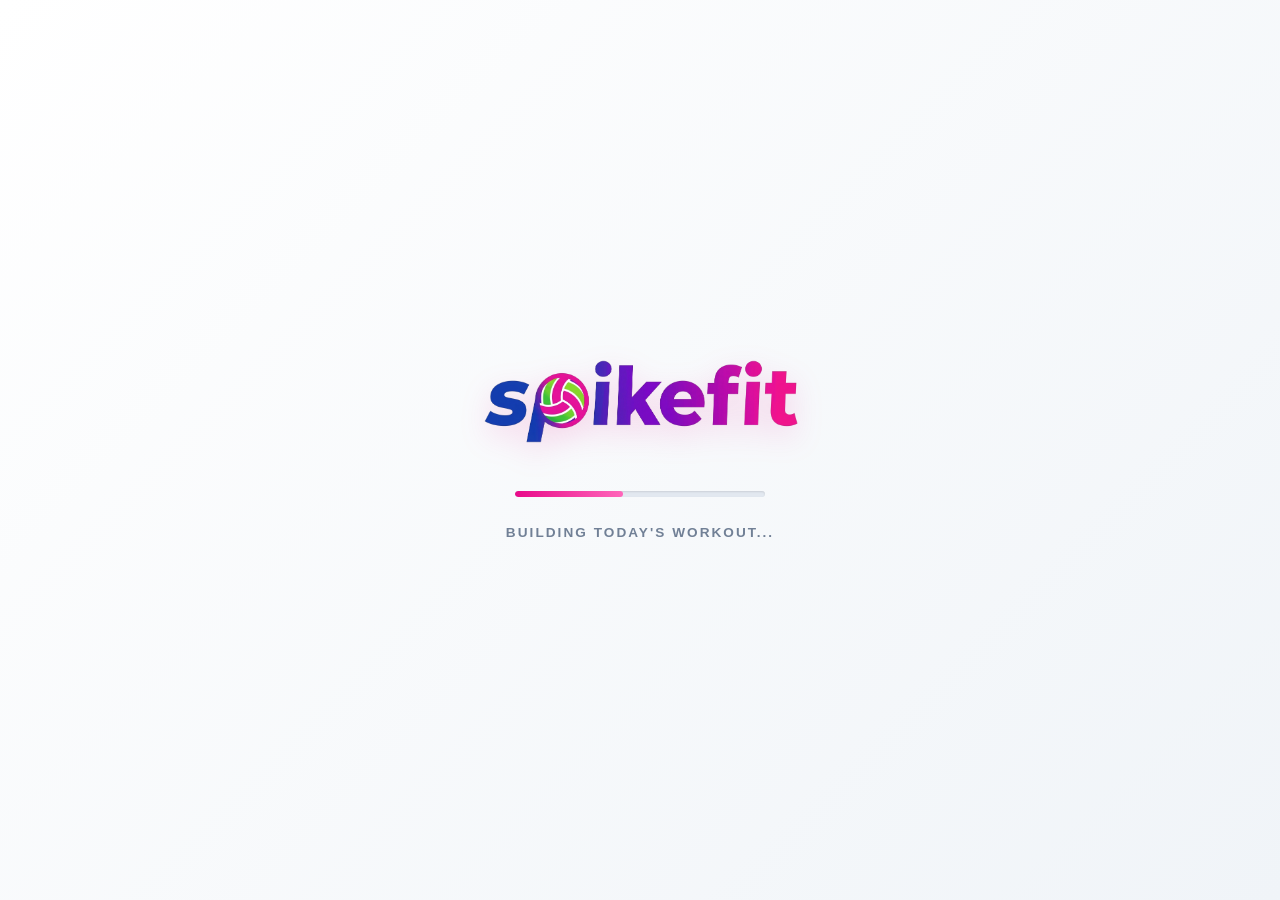
==== index.html @ 08a32413 "Add files via upload" ====
<!DOCTYPE html>
<html lang="en">
<head>
  <meta charset="UTF-8">
  <meta name="viewport" content="width=device-width, initial-scale=1.0, maximum-scale=1.0, user-scalable=no">
  <title>SpikeFit: 30-Min Workouts</title>
  <link rel="icon" type="image/png" href="favicon.png">
  <link rel="apple-touch-icon" href="favicon.png">
  <link rel="stylesheet" href="/fonts/fonts.css">
  
  <!-- Modular CSS Architecture -->
  <link rel="stylesheet" href="/css/base.css">
  <link rel="stylesheet" href="/css/layout.css">
  <link rel="stylesheet" href="/css/components/nav.css">
  <link rel="stylesheet" href="/css/components/buttons.css">
  <link rel="stylesheet" href="/css/components/forms.css">
  <link rel="stylesheet" href="/css/components/cards.css">
  <link rel="stylesheet" href="/css/components/modals.css">
  <link rel="stylesheet" href="/css/components/calendar.css">
  <link rel="stylesheet" href="/css/components/splash.css">
</head>
<body>

    <!-- Splash Screen -->
    <div id="splash-screen">
        <img src="logo.png" alt="SpikeFit Logo" class="splash-logo" onerror="this.onerror=null; this.src='https://raw.githubusercontent.com/jfrappier/spikefit/refs/heads/main/logo.png'">
        <div class="splash-loader-container">
            <div id="splash-progress" class="splash-loader-bar"></div>
        </div>
        <div id="splash-text" class="splash-text">Loading Local Data...</div>
    </div>

    <div id="wrapper">
        <header id="header">
            <h1><img src="logo.png" alt="SpikeFit" class="header-logo" onerror="this.onerror=null; this.src='https://raw.githubusercontent.com/jfrappier/spikefit/refs/heads/main/logo.png'"></h1>
            <p id="current-workout-title">30-Min Power Program</p>
            
            <div class="nav" id="main-nav">
                <button class="active" onclick="switchTab('daily')">
                    <svg viewBox="0 0 24 24" fill="none" stroke="currentColor" stroke-linecap="round" stroke-linejoin="round"><path d="m3 9 9-7 9 7v11a2 2 0 0 1-2 2H5a2 2 0 0 1-2-2z"></path><polyline points="9 22 9 12 15 12 15 22"></polyline></svg>
                    <span>Today</span>
                </button>
                <button onclick="switchTab('schedule')">
                    <svg viewBox="0 0 24 24" fill="none" stroke="currentColor" stroke-linecap="round" stroke-linejoin="round"><line x1="8" y1="6" x2="21" y2="6"></line><line x1="8" y1="12" x2="21" y2="12"></line><line x1="8" y1="18" x2="21" y2="18"></line><line x1="3" y1="6" x2="3.01" y2="6"></line><line x1="3" y1="12" x2="3.01" y2="12"></line><line x1="3" y1="18" x2="3.01" y2="18"></line></svg>
                    <span>Schedule</span>
                </button>
                <button onclick="switchTab('history')">
                    <svg viewBox="0 0 24 24" fill="none" stroke="currentColor" stroke-linecap="round" stroke-linejoin="round"><rect x="3" y="4" width="18" height="18" rx="2" ry="2"></rect><line x1="16" y1="2" x2="16" y2="6"></line><line x1="8" y1="2" x2="8" y2="6"></line><line x1="3" y1="10" x2="21" y2="10"></line></svg>
                    <span>Calendar</span>
                </button>
                <button onclick="openPrivacyModal()">
                    <svg viewBox="0 0 24 24" fill="none" stroke="currentColor" stroke-linecap="round" stroke-linejoin="round"><path d="M12 22s8-4 8-10V5l-8-3-8 3v7c0 6 8 10 8 10z"></path></svg>
                    <span>Privacy</span>
                </button>
            </div>
        </header>

        <main id="main">
            <div id="daily" class="container active">
                <div id="workout-controls" style="margin-bottom: 1.5em; text-align: center;">
                    <button id="btn-start-workout" class="btn-reset btn-start" onclick="startWorkout()">Start Workout</button>
                </div>
                
                <div class="progress-container" id="progress-container">
                    <div class="progress-bar" id="progress-bar"></div>
                </div>

                <div id="workout-content">
                    </div>
                <button class="btn-reset btn-complete" onclick="markWorkoutComplete()">Mark Workout Complete</button>
                <button class="btn-reset" style="margin-top: 0; color: var(--text-muted);" onclick="resetDay()">Reset Today's Progress</button>
            </div>

            <div id="schedule" class="container">
                <h2 style="font-size: 1.5em; border:none; margin-bottom: 0.5em; color: var(--text-main);">Rotating Schedule</h2>
                <p style="margin-bottom: 2em; color: var(--text-muted);">Select a day below to set it as your current active workout.</p>
                
                <div class="level-toggle">
                    <button id="btn-level-beginner" class="active" onclick="setLevel('beginner')">Beginner</button>
                    <button id="btn-level-intermediate" onclick="setLevel('intermediate')">Intermediate</button>
                    <button id="btn-level-advanced" onclick="setLevel('advanced')">Advanced</button>
                </div>

                <div id="schedule-content" style="display: grid; gap: 1em;">
                    </div>
            </div>

            <div id="history" class="container">
                <h2 style="font-size: 1.5em; border:none; margin-bottom: 0.5em; color: var(--text-main);">Workout History</h2>
                <p style="margin-bottom: 2em; color: var(--text-muted);">Track your completed workouts.</p>
                <div class="month-header">
                    <button onclick="changeMonth(-1)" id="btn-prev-month">&lt; Prev</button>
                    <h3 id="month-year-display" style="margin:0; border:none; padding:0; letter-spacing: 0.1em; text-transform: uppercase;"></h3>
                    <button onclick="changeMonth(1)" id="btn-next-month">Next &gt;</button>
                </div>
                <div class="month-grid" id="month-grid-content">
                    </div>
            </div>

            <!-- Global Footer inside Main Panel -->
            <footer id="site-footer">
                <div class="footer-links">
                    <a href="#" onclick="event.preventDefault(); openPrivacyModal();">Data Privacy</a>
                    <span class="separator">|</span>
                    <a href="#" onclick="event.preventDefault(); openDisclaimerModal();">Terms & Disclaimer</a>
                </div>
            </footer>
        </main>
    </div>

    <!-- Modals -->
    <div id="badge-modal" class="modal-overlay">
        <div class="modal-content">
            <svg class="badge-svg" viewBox="0 0 100 100" xmlns="http://www.w3.org/2000/svg">
                <circle cx="50" cy="50" r="45" fill="#e80a89" />
                <path d="M30 45 L45 60 L75 30" stroke="white" stroke-width="8" fill="none" stroke-linecap="round" stroke-linejoin="round"/>
                <text x="50" y="82" font-family="'Source Sans 3', sans-serif" font-size="12" fill="white" font-weight="700" letter-spacing="1" text-anchor="middle">SPIKEFIT</text>
            </svg>
            <h2>Workout Complete!</h2>
            <p style="margin-bottom: 1.5em; color: var(--text-muted);">Great job crushing today's session.</p>
            
            <div class="badge-details">
                <p id="badge-date-text"></p>
                <p id="badge-time-text"></p>
            </div>

            <button id="btn-share-badge" class="btn-reset btn-share" onclick="shareBadge()">Share Workout</button>
            <button class="btn-reset btn-close-modal" onclick="closeBadgeModal()">Close</button>
        </div>
    </div>

    <div id="disclaimer-modal" class="modal-overlay">
        <div class="modal-content">
            <h2>Medical Disclaimer & Terms of Use</h2>
            <p class="scroll-note">Please scroll to the bottom to read and agree.</p>
            <div class="disclaimer-text-scroll">
                <p class="strong-disclaimer">Please read carefully before proceeding.</p>
                <p>The exercises, workouts, and information provided on this page are for <strong>educational and example purposes only</strong>. They are not intended as a substitute for professional medical advice, diagnosis, or treatment.</p>
                <p><strong>Always consult with a qualified healthcare provider or physician</strong> before beginning any new exercise program or fitness regimen. You should be in good physical condition and be able to participate safely in the exercises.</p>
                <p>By using this application, you understand and agree that there is an inherent risk of injury associated with participating in any physical activity. You assume all risks and voluntarily choose to participate at your own free will.</p>
                <p>The creator(s), host(s), and authors of this page explicitly disclaim any liability, loss, or risk, personal or otherwise, which is incurred as a consequence, directly or indirectly, of the use and application of any of the contents herein. <strong>You agree to indemnify and hold harmless the creator(s) from any and all claims, demands, or causes of action arising out of your use of this site.</strong></p>
            </div>
            <button class="btn-agree" onclick="acceptDisclaimer()">I Understand and Agree</button>
        </div>
    </div>

    <div id="privacy-modal" class="modal-overlay">
        <div class="modal-content" style="max-width: 600px; text-align: left;">
            <h2 style="text-align: center; color: var(--accent); margin-bottom: 1em; font-size: 1.5em;">Data Privacy Policy</h2>
            <p style="font-size: 0.9em; margin-bottom: 1em; color: var(--text-main); line-height: 1.6;"><strong>1. Local Storage Only:</strong> SpikeFit operates entirely within your web browser. All workout data, completion dates, and preferences are stored exclusively in your device's Local Storage. The author does not collect, transmit, track, or store any of your personal information, health data, or location data.</p>
            <p style="font-size: 0.9em; margin-bottom: 1em; color: var(--text-main); line-height: 1.6;"><strong>2. Third-Party Hosting:</strong> This application is hosted via GitHub Pages and Cloudflare. While the application itself does not track you, GitHub and Cloudflare may collect standard web server logs (including IP addresses, browser types, and referring pages) as part of their standard hosting infrastructure. Please review <a href="https://docs.github.com/en/site-policy/privacy-policies/github-general-privacy-statement" target="_blank" style="color:var(--accent);">GitHub</a> and <a href="https://www.cloudflare.com/privacypolicy/" target="_blank" style="color:var(--accent);">Cloudflare's</a> privacy policy for more details.</p>
            <p style="font-size: 0.9em; margin-bottom: 1em; color: var(--text-main); line-height: 1.6;"><strong>3. GDPR, CCPA, & Compliance:</strong> Because we do not collect, process, sell, or control your personal data or Personally Identifiable Information (PII), we inherently align with data minimization principles. You retain 100% control over your data. To permanently delete all your data, simply clear your browser's local storage or cache.</p>
            <button class="btn-reset btn-close-modal" style="margin-top: 1.5em;" onclick="closePrivacyModal()">Close Privacy Policy</button>
        </div>
    </div>

    <!-- Toast Notification -->
    <div id="app-toast" class="toast-container">
        <div class="toast-icon" id="toast-icon">🥤</div>
        <div class="toast-content">
            <div class="toast-title" id="toast-title">Time to Refuel!</div>
            <div class="toast-text" id="toast-text">Don't forget to grab a protein shake or a healthy snack for recovery.</div>
        </div>
        <button class="toast-close" onclick="closeToast()">&times;</button>
    </div>

    <script>
        // --- Workout Database ---
        const workouts = {
            'A': {
                name: 'Workout A: Vertical Power',
                blocks: [
                    {
                        title: 'Superset 1 (4 Rounds - Rest 60-90s)',
                        exercises: [
                            { id: 'a1', name: 'Seated Box Jumps', reps: '5 reps', notes: 'Explode up, jump down, land on two feet.', video: 'Seated Box Jumps' },
                            { id: 'a2', name: 'Pogo Jumps', reps: '15 seconds', notes: 'Max ankle stiffness.', video: 'Pogo Jumps exercise' }
                        ]
                    },
                    {
                        title: 'Superset 2 (3 Rounds - Rest 60s)',
                        exercises: [
                            { id: 'a3', name: 'DB Reverse Lunges', reps: '8 reps / leg', notes: 'Drive through front heel.', video: 'Dumbbell Reverse Lunges' },
                            { id: 'a4', name: 'Dead Bugs', reps: '10 reps / side', notes: 'Lower back glued to floor.', video: 'Dead Bug exercise' }
                        ]
                    }
                ]
            },
            'A2': {
                name: 'Workout A: Vertical Power (Intermediate)',
                blocks: [
                    {
                        title: 'Superset 1 (4 Rounds - Rest 60-90s)',
                        exercises: [
                            { id: 'a2-1', name: 'Seated Box Jumps', reps: '5 reps', notes: 'Explode up, jump down, land on two feet.', video: 'Seated Box Jumps' },
                            { id: 'a2-2', name: 'Pogo Jumps', reps: '20 seconds', notes: 'Max ankle stiffness and height.', video: 'Pogo Jumps exercise' },
                            { id: 'a2-3', name: 'Broad Jumps', reps: '5 reps', notes: 'Explode forward, stick the landing.', video: 'Broad Jumps' }
                        ]
                    },
                    {
                        title: 'Superset 2 (3 Rounds - Rest 60s)',
                        exercises: [
                            { id: 'a2-4', name: 'DB Reverse Lunges', reps: '10 reps / leg', notes: 'Drive through front heel.', video: 'Dumbbell Reverse Lunges' },
                            { id: 'a2-5', name: 'Dead Bugs', reps: '12 reps / side', notes: 'Lower back glued to floor.', video: 'Dead Bug exercise' },
                            { id: 'a2-6', name: 'DB Romanian Deadlifts', reps: '10 reps', notes: 'Hinge at the hips, slight knee bend.', video: 'Dumbbell RDL' }
                        ]
                    }
                ]
            },
            'B': {
                name: 'Workout B: Upper Body Armor',
                blocks: [
                    {
                        title: 'Superset 1 (4 Rounds - Rest 60-90s)',
                        exercises: [
                            { id: 'b1', name: 'DB Push Press', reps: '8 reps', notes: 'Slight knee dip to drive up.', video: 'Dumbbell Push Press' },
                            { id: 'b2', name: 'Pull-Ups or DB Rows', reps: '8-10 reps', notes: 'Squeeze back at the top.', video: 'Dumbbell Rows' }
                        ]
                    },
                    {
                        title: 'Superset 2 (3 Rounds - Rest 60s)',
                        exercises: [
                            { id: 'b3', name: 'DB Scaption (Y-Raises)', reps: '10 reps', notes: '45-deg angle, thumbs up.', video: 'Dumbbell Scaption' },
                            { id: 'b4', name: 'Weighted Russian Twists', reps: '15 reps / side', notes: 'Rotate torso, not just arms.', video: 'Weighted Russian Twists' }
                        ]
                    }
                ]
            },
            'B2': {
                name: 'Workout B: Upper Body Armor (Intermediate)',
                blocks: [
                    {
                        title: 'Superset 1 (4 Rounds - Rest 60-90s)',
                        exercises: [
                            { id: 'b2-1', name: 'DB Push Press', reps: '10 reps', notes: 'Slight knee dip to drive up.', video: 'Dumbbell Push Press' },
                            { id: 'b2-2', name: 'Pull-Ups or DB Rows', reps: '10-12 reps', notes: 'Squeeze back at the top.', video: 'Dumbbell Rows' },
                            { id: 'b2-3', name: 'Push-Ups', reps: 'Max Reps', notes: 'Strict form, stop 1 rep shy of failure.', video: 'Perfect Pushup' }
                        ]
                    },
                    {
                        title: 'Superset 2 (3 Rounds - Rest 60s)',
                        exercises: [
                            { id: 'b2-4', name: 'DB Scaption (Y-Raises)', reps: '12 reps', notes: '45-deg angle, thumbs up.', video: 'Dumbbell Scaption' },
                            { id: 'b2-5', name: 'Weighted Russian Twists', reps: '20 reps / side', notes: 'Rotate torso, not just arms.', video: 'Weighted Russian Twists' },
                            { id: 'b2-6', name: 'Superman Holds', reps: '15 reps', notes: 'Squeeze glutes and back, hold 1s at top.', video: 'Superman Exercise' }
                        ]
                    }
                ]
            },
            'C': {
                name: 'Workout C: Defense Agility',
                blocks: [
                    {
                        title: 'Superset 1 (4 Rounds - Rest 60-90s)',
                        exercises: [
                            { id: 'c1', name: 'Single-Arm DB Snatches', reps: '6 reps / arm', notes: 'Power from the hips.', video: 'Single-Arm Dumbbell Snatch' },
                            { id: 'c2', name: 'Lateral Lunges', reps: '8 reps / leg', notes: 'Push hips back.', video: 'Lateral Lunges' }
                        ]
                    },
                    {
                        title: 'Superset 2 (3 Rounds - Rest 60s)',
                        exercises: [
                            { id: 'c3', name: 'Push-Up to Renegade Row', reps: '8 reps / arm', notes: 'Keep hips square to floor.', video: 'Push-Up to Renegade Row' },
                            { id: 'c4', name: 'Plank w/ Shoulder Taps', reps: '40 seconds', notes: 'Anti-rotation core hold.', video: 'Plank with Shoulder Taps' }
                        ]
                    }
                ],
            },
            'C2': {
                name: 'Workout C: Defense Agility (Intermediate)',
                blocks: [
                    {
                        title: 'Superset 1 (4 Rounds - Rest 60-90s)',
                        exercises: [
                            { id: 'c2-1', name: 'Single-Arm DB Snatches', reps: '8 reps / arm', notes: 'Power from the hips.', video: 'Single-Arm Dumbbell Snatch' },
                            { id: 'c2-2', name: 'Lateral Lunges', reps: '10 reps / leg', notes: 'Push hips back.', video: 'Lateral Lunges' },
                            { id: 'c2-3', name: 'Skater Jumps', reps: '10 reps / side', notes: 'Explosive lateral push off outside leg.', video: 'Skater Jumps' }
                        ]
                    },
                    {
                        title: 'Superset 2 (3 Rounds - Rest 60s)',
                        exercises: [
                            { id: 'c2-4', name: 'Push-Up to Renegade Row', reps: '8 reps / arm', notes: 'Keep hips square to floor.', video: 'Push-Up to Renegade Row' },
                            { id: 'c2-5', name: 'Plank w/ Shoulder Taps', reps: '45 seconds', notes: 'Anti-rotation core hold.', video: 'Plank with Shoulder Taps' },
                            { id: 'c2-6', name: 'Mountain Climbers', reps: '30 seconds', notes: 'Fast pace, keep hips level.', video: 'Mountain Climbers' }
                        ]
                    }
                ],
            },
            'D': {
                name: 'Workout D: Core & Swing Mechanics',
                blocks: [
                    {
                        title: 'Volleyball Core (3 Rounds - Rest 45s)',
                        exercises: [
                            { id: 'd1', name: 'Hollow Body Hold', reps: '30 seconds', notes: 'Mimics pre-swing mid-air tension. Press lower back into floor.', video: 'Hollow Body Hold' },
                            { id: 'd2', name: 'Seated Rotational Twists', reps: '15 reps / side', notes: 'Focus on torso rotation to simulate arm swing torque.', video: 'Russian Twists' },
                            { id: 'd3', name: 'Bird-Dog', reps: '10 reps / side', notes: 'Slow and controlled. Builds back and core stability.', video: 'Bird Dog Exercise' }
                        ]
                    },
                    {
                        title: 'Swing Mechanics (Focus on Form - Rest as needed)',
                        exercises: [
                            { id: 'd4', name: 'Half-Kneeling Swings (Left Knee Up)', reps: '20 reps', notes: 'Left knee bent, right knee on floor. Focus on elbow draw and torque.', video: 'Swing Mechanics', url: 'https://www.youtube.com/watch?v=X2TLr7aLors' },
                            { id: 'd5', name: 'Half-Kneeling Swings (Right Knee Up)', reps: '20 reps', notes: 'Right knee bent, left knee on floor. Maintain high elbow.', video: 'Swing Mechanics', url: 'https://www.youtube.com/watch?v=X2TLr7aLors' },
                            { id: 'd6', name: 'Tall Kneeling Swings', reps: '20 reps', notes: 'Both knees on floor. Engage core to snap through the swing.', video: 'Swing Mechanics', url: 'https://www.youtube.com/watch?v=X2TLr7aLors' }
                        ]
                    }
                ]
            },
            'D2': {
                name: 'Workout D: Core & Swing Mechanics (Intermediate)',
                blocks: [
                    {
                        title: 'Volleyball Core (3 Rounds - Rest 45s)',
                        exercises: [
                            { id: 'd2-1', name: 'Hollow Body Hold', reps: '45 seconds', notes: 'Mimics pre-swing mid-air tension. Press lower back into floor.', video: 'Hollow Body Hold' },
                            { id: 'd2-2', name: 'Seated Rotational Twists', reps: '20 reps / side', notes: 'Focus on torso rotation to simulate arm swing torque.', video: 'Russian Twists' },
                            { id: 'd2-3', name: 'Bird-Dog', reps: '12 reps / side', notes: 'Slow and controlled. Builds back and core stability.', video: 'Bird Dog Exercise' },
                            { id: 'd2-4', name: 'Side Plank', reps: '30 seconds / side', notes: 'Keep body in a straight line, push floor away.', video: 'Side Plank' }
                        ]
                    },
                    {
                        title: 'Swing Mechanics (Focus on Form - Rest as needed)',
                        exercises: [
                            { id: 'd2-5', name: 'Half-Kneeling Swings (Left Knee Up)', reps: '25 reps', notes: 'Left knee bent, right knee on floor. Focus on elbow draw and torque.', video: 'Swing Mechanics', url: 'https://www.youtube.com/watch?v=X2TLr7aLors' },
                            { id: 'd2-6', name: 'Half-Kneeling Swings (Right Knee Up)', reps: '25 reps', notes: 'Right knee bent, left knee on floor. Maintain high elbow.', video: 'Swing Mechanics', url: 'https://www.youtube.com/watch?v=X2TLr7aLors' },
                            { id: 'd2-7', name: 'Tall Kneeling Swings', reps: '25 reps', notes: 'Both knees on floor. Engage core to snap through the swing.', video: 'Swing Mechanics', url: 'https://www.youtube.com/watch?v=X2TLr7aLors' },
                            { id: 'd2-8', name: 'Standing Arm Swings', reps: '20 reps', notes: 'Full standing swing mechanics, focus on quick torque.', video: 'Volleyball Arm Swing Mechanics' },
                            { id: 'd2-9', name: 'Approach Jumps w/ 2-Foot Landing', reps: '10 reps', notes: 'Full approach jump. Prioritize landing softly on BOTH feet simultaneously to absorb impact.', video: 'Volleyball 2-Foot Landing', url: 'https://www.tiktok.com/@elevateyourselfofficial/video/7112060380637056299' }
                        ]
                    }
                ]
            },
            'A3': {
                name: 'Workout A: Vertical Power (Advanced)',
                blocks: [
                    {
                        title: 'Superset 1 (4 Rounds - Rest 60-90s)',
                        exercises: [
                            { id: 'a3-1', name: 'Seated Box Jumps', reps: '6 reps', notes: 'Explode up, jump down, land on two feet.', video: 'Seated Box Jumps' },
                            { id: 'a3-2', name: 'Pogo Jumps', reps: '30 seconds', notes: 'Max ankle stiffness and height.', video: 'Pogo Jumps exercise' },
                            { id: 'a3-3', name: 'Broad Jumps', reps: '6 reps', notes: 'Explode forward, stick the landing.', video: 'Broad Jumps' }
                        ]
                    },
                    {
                        title: 'Superset 2 (3 Rounds - Rest 60s)',
                        exercises: [
                            { id: 'a3-4', name: 'DB Reverse Lunges', reps: '12 reps / leg', notes: 'Drive through front heel.', video: 'Dumbbell Reverse Lunges' },
                            { id: 'a3-5', name: 'Dead Bugs', reps: '15 reps / side', notes: 'Lower back glued to floor.', video: 'Dead Bug exercise' },
                            { id: 'a3-6', name: 'DB Romanian Deadlifts', reps: '12 reps', notes: 'Hinge at the hips, slight knee bend.', video: 'Dumbbell RDL' }
                        ]
                    },
                    {
                        title: 'Superset 3 (3 Rounds - Rest 60s)',
                        exercises: [
                            { id: 'a3-7', name: 'Bulgarian Split Squats', reps: '8 reps / leg', notes: 'Keep chest up, drop back knee down.', video: 'Bulgarian Split Squat' },
                            { id: 'a3-8', name: 'Depth Drops', reps: '5 reps', notes: 'Step off low box, stick landing instantly.', video: 'Depth Drop' },
                            { id: 'a3-9', name: 'Calf Raises', reps: '20 reps', notes: 'Full extension, slow negative.', video: 'Standing Calf Raise' }
                        ]
                    }
                ]
            },
            'B3': {
                name: 'Workout B: Upper Body Armor (Advanced)',
                blocks: [
                    {
                        title: 'Superset 1 (4 Rounds - Rest 60-90s)',
                        exercises: [
                            { id: 'b3-1', name: 'DB Push Press', reps: '12 reps', notes: 'Slight knee dip to drive up.', video: 'Dumbbell Push Press' },
                            { id: 'b3-2', name: 'Pull-Ups or DB Rows', reps: '12-15 reps', notes: 'Squeeze back at the top.', video: 'Dumbbell Rows' },
                            { id: 'b3-3', name: 'Push-Ups', reps: 'Max Reps', notes: 'Strict form, stop 1 rep shy of failure.', video: 'Perfect Pushup' }
                        ]
                    },
                    {
                        title: 'Superset 2 (3 Rounds - Rest 60s)',
                        exercises: [
                            { id: 'b3-4', name: 'DB Scaption (Y-Raises)', reps: '15 reps', notes: '45-deg angle, thumbs up.', video: 'Dumbbell Scaption' },
                            { id: 'b3-5', name: 'Weighted Russian Twists', reps: '25 reps / side', notes: 'Rotate torso, not just arms.', video: 'Weighted Russian Twists' },
                            { id: 'b3-6', name: 'Superman Holds', reps: '20 reps', notes: 'Squeeze glutes and back, hold 1s at top.', video: 'Superman Exercise' }
                        ]
                    },
                    {
                        title: 'Superset 3 (3 Rounds - Rest 60s)',
                        exercises: [
                            { id: 'b3-7', name: 'Pike Push-Ups', reps: '10 reps', notes: 'Hips high, focus on shoulders.', video: 'Pike Pushup' },
                            { id: 'b3-8', name: 'DB Lateral Raises', reps: '12 reps', notes: 'Slight bend in elbows, control down.', video: 'Dumbbell Lateral Raise' },
                            { id: 'b3-9', name: 'Plank to Down-Dog', reps: '10 reps', notes: 'Flow smoothly, stretch shoulders.', video: 'Plank to Downward Dog' }
                        ]
                    }
                ]
            },
            'C3': {
                name: 'Workout C: Defense Agility (Advanced)',
                blocks: [
                    {
                        title: 'Superset 1 (4 Rounds - Rest 60-90s)',
                        exercises: [
                            { id: 'c3-1', name: 'Single-Arm DB Snatches', reps: '8 reps / arm', notes: 'Power from the hips.', video: 'Single-Arm Dumbbell Snatch' },
                            { id: 'c3-2', name: 'Lateral Lunges', reps: '12 reps / leg', notes: 'Push hips back.', video: 'Lateral Lunges' },
                            { id: 'c3-3', name: 'Skater Jumps', reps: '12 reps / side', notes: 'Explosive lateral push off outside leg.', video: 'Skater Jumps' }
                        ]
                    },
                    {
                        title: 'Superset 2 (3 Rounds - Rest 60s)',
                        exercises: [
                            { id: 'c3-4', name: 'Push-Up to Renegade Row', reps: '10 reps / arm', notes: 'Keep hips square to floor.', video: 'Push-Up to Renegade Row' },
                            { id: 'c3-5', name: 'Plank w/ Shoulder Taps', reps: '60 seconds', notes: 'Anti-rotation core hold.', video: 'Plank with Shoulder Taps' },
                            { id: 'c3-6', name: 'Mountain Climbers', reps: '40 seconds', notes: 'Fast pace, keep hips level.', video: 'Mountain Climbers' }
                        ]
                    },
                    {
                        title: 'Superset 3 (3 Rounds - Rest 60s)',
                        exercises: [
                            { id: 'c3-7', name: 'Lateral Bounds', reps: '8 reps / side', notes: 'Jump sideways off one leg, stick landing.', video: 'Lateral Bounds' },
                            { id: 'c3-8', name: 'Bear Crawls', reps: '30 seconds', notes: 'Keep knees hovering just off floor.', video: 'Bear Crawl' },
                            { id: 'c3-9', name: 'High Knees', reps: '30 seconds', notes: 'Pump arms, drive knees up fast.', video: 'High Knees' }
                        ]
                    }
                ],
            },
            'D3': {
                name: 'Workout D: Core & Swing Mechanics (Advanced)',
                blocks: [
                    {
                        title: 'Superset 1: Volleyball Core (3 Rounds - Rest 45s)',
                        exercises: [
                            { id: 'd3-1', name: 'Hollow Body Hold', reps: '60 seconds', notes: 'Mimics pre-swing mid-air tension. Press lower back into floor.', video: 'Hollow Body Hold' },
                            { id: 'd3-2', name: 'Seated Rotational Twists', reps: '25 reps / side', notes: 'Focus on torso rotation to simulate arm swing torque.', video: 'Russian Twists' },
                            { id: 'd3-3', name: 'Bird-Dog', reps: '15 reps / side', notes: 'Slow and controlled. Builds back and core stability.', video: 'Bird Dog Exercise' }
                        ]
                    },
                    {
                        title: 'Superset 2: Swing Mechanics (3 Rounds - Rest as needed)',
                        exercises: [
                            { id: 'd3-4', name: 'Half-Kneeling Swings (Left Knee Up)', reps: '30 reps', notes: 'Left knee bent, right knee on floor. Focus on elbow draw and torque.', video: 'Swing Mechanics', url: 'https://www.youtube.com/watch?v=X2TLr7aLors' },
                            { id: 'd3-5', name: 'Half-Kneeling Swings (Right Knee Up)', reps: '30 reps', notes: 'Right knee bent, left knee on floor. Maintain high elbow.', video: 'Swing Mechanics', url: 'https://www.youtube.com/watch?v=X2TLr7aLors' },
                            { id: 'd3-6', name: 'Tall Kneeling Swings', reps: '30 reps', notes: 'Both knees on floor. Engage core to snap through the swing.', video: 'Swing Mechanics', url: 'https://www.youtube.com/watch?v=X2TLr7aLors' }
                        ]
                    },
                    {
                        title: 'Superset 3: Dynamic Approach (3 Rounds - Rest 60s)',
                        exercises: [
                            { id: 'd3-7', name: 'Standing Arm Swings', reps: '25 reps', notes: 'Full standing swing mechanics, focus on quick torque.', video: 'Volleyball Arm Swing Mechanics' },
                            { id: 'd3-8', name: 'Approach Jump Footwork', reps: '10 reps', notes: 'Focus on explosive last two steps (penultimate step).', video: 'Volleyball Approach Footwork' },
                            { id: 'd3-9', name: 'V-Ups or Med Ball Slams', reps: '15 reps', notes: 'Explosive core flexion.', video: 'V-Ups Exercise' },
                            { id: 'd3-10', name: 'Max Approach Jumps w/ 2-Foot Landing', reps: '10 reps', notes: 'Full max approach. Prioritize landing softly on BOTH feet simultaneously to absorb impact.', video: 'Volleyball 2-Foot Landing', url: 'https://www.tiktok.com/@elevateyourselfofficial/video/7112060380637056299' }
                        ]
                    }
                ]
            }
        };

        const schedule = [
            { day: 'Monday', workout: 'A' },
            { day: 'Tuesday', workout: 'D' }, 
            { day: 'Wednesday', workout: 'B' },
            { day: 'Thursday', workout: 'D' }, 
            { day: 'Friday', workout: 'C' },
            { day: 'Saturday', workout: 'A' },
            { day: 'Sunday', workout: 'Rest/Run' }
        ];

        // State Management
        let currentDayIndex = (new Date().getDay() + 6) % 7; 
        let completedExercises = JSON.parse(localStorage.getItem('completedExercises')) || {};
        let completedDates = JSON.parse(localStorage.getItem('completedDates')) || {};
        let historyCalDate = new Date();
        let activeWorkoutStart = localStorage.getItem('activeWorkoutStart') || null;
        
        let workoutLevel = localStorage.getItem('workoutLevel') || 'beginner';
        let manualLevelOverride = localStorage.getItem('manualLevelOverride') === 'true';

        function getWorkoutKey(baseKey) {
            if (baseKey === 'Rest/Run') return baseKey;
            if (workoutLevel === 'advanced') return baseKey + '3';
            if (workoutLevel === 'intermediate') return baseKey + '2';
            return baseKey;
        }

        function saveState() {
            localStorage.setItem('completedExercises', JSON.stringify(completedExercises));
            localStorage.setItem('completedDates', JSON.stringify(completedDates));
        }

        // Logic Functions
        function switchTab(tabId) {
            document.querySelectorAll('.container').forEach(c => c.classList.remove('active'));
            document.querySelectorAll('.nav button').forEach(b => b.classList.remove('active'));
            document.getElementById(tabId).classList.add('active');
            event.currentTarget.classList.add('active');
            
            if(window.innerWidth <= 980) {
                window.scrollTo({ top: document.getElementById('main').offsetTop - 20, behavior: 'smooth' });
            }
        }

        function toggleExercise(id, cardElement) {
            if (!activeWorkoutStart) {
                return; // Prevent interactions if workout hasn't started
            }

            completedExercises[id] = !completedExercises[id];
            saveState();
            if(completedExercises[id]) {
                cardElement.classList.add('completed');
                cardElement.querySelector('input').checked = true;
                checkAndMarkComplete();
            } else {
                cardElement.classList.remove('completed');
                cardElement.querySelector('input').checked = false;
            }
            updateProgressBar();
        }

        function updateProgressBar() {
            const baseWorkoutKey = schedule[currentDayIndex].workout;
            const workoutKey = getWorkoutKey(baseWorkoutKey);
            const workout = workouts[workoutKey];
            
            if (!workout || !activeWorkoutStart) {
                document.getElementById('progress-container').style.display = 'none';
                return;
            }
            
            document.getElementById('progress-container').style.display = 'block';
            let totalEx = 0;
            let checkedEx = 0;
            
            workout.blocks.forEach(block => {
                block.exercises.forEach(ex => {
                    totalEx++;
                    if (completedExercises[ex.id]) checkedEx++;
                });
            });
            
            const pct = totalEx === 0 ? 0 : Math.round((checkedEx / totalEx) * 100);
            document.getElementById('progress-bar').style.width = pct + '%';
        }

        function checkAndMarkComplete() {
            const baseWorkoutKey = schedule[currentDayIndex].workout;
            const workoutKey = getWorkoutKey(baseWorkoutKey);
            const workout = workouts[workoutKey];
            if (!workout) return;

            let allChecked = true;
            for (const block of workout.blocks) {
                for (const ex of block.exercises) {
                    if (!completedExercises[ex.id]) {
                        allChecked = false;
                        break;
                    }
                }
                if (!allChecked) break;
            }
            if (allChecked) markWorkoutComplete();
        }

        function resetDay() {
            if(confirm('Clear all checks for today?')) {
                const baseWorkoutKey = schedule[currentDayIndex].workout;
                const workoutKey = getWorkoutKey(baseWorkoutKey);
                const currentWorkout = workouts[workoutKey];
                
                if(currentWorkout) {
                    currentWorkout.blocks.forEach(block => {
                        block.exercises.forEach(ex => {
                            completedExercises[ex.id] = false;
                        });
                    });
                }
                activeWorkoutStart = null;
                localStorage.removeItem('activeWorkoutStart');
                saveState();
                renderDaily();
            }
        }

        function setWorkoutDay(index) {
            currentDayIndex = index;
            saveState();
            renderDaily();
            renderSchedule();
            
            document.querySelectorAll('.container').forEach(c => c.classList.remove('active'));
            document.querySelectorAll('.nav button').forEach(b => b.classList.remove('active'));
            document.getElementById('daily').classList.add('active');
            document.querySelectorAll('.nav button')[0].classList.add('active');

            if(window.innerWidth <= 980) {
                window.scrollTo({ top: document.getElementById('main').offsetTop - 20, behavior: 'smooth' });
            }
        }

        function startWorkout() {
            if (!activeWorkoutStart) {
                activeWorkoutStart = new Date().toISOString();
                localStorage.setItem('activeWorkoutStart', activeWorkoutStart);
                renderDaily(); // Re-render to enable everything
            }
        }

        function updateWorkoutStatus() {
            const controlsDiv = document.getElementById('workout-controls');
            const startBtn = document.getElementById('btn-start-workout');
            const completeBtn = document.querySelector('.btn-complete');

            const baseWorkoutKey = schedule[currentDayIndex].workout;
            const workoutKey = getWorkoutKey(baseWorkoutKey);
            const workout = workouts[workoutKey];

            if (!workout) {
                if(controlsDiv) controlsDiv.style.display = 'none';
                if(completeBtn) completeBtn.style.display = 'none';
                return;
            } else {
                if(controlsDiv) controlsDiv.style.display = 'block';
                if(completeBtn) completeBtn.style.display = 'block';
            }

            if (activeWorkoutStart) {
                const startTime = new Date(activeWorkoutStart).toLocaleTimeString([], {hour: '2-digit', minute:'2-digit'});
                startBtn.innerText = `Workout started at ${startTime}`;
                startBtn.classList.add('started');
                startBtn.disabled = true;
                if (completeBtn) completeBtn.disabled = false;
            } else {
                startBtn.innerText = 'Start Workout';
                startBtn.classList.remove('started');
                startBtn.disabled = false;
                if (completeBtn) completeBtn.disabled = true;
            }
        }

        function markWorkoutComplete() {
            const today = new Date();
            const year = today.getFullYear();
            const month = String(today.getMonth() + 1).padStart(2, '0');
            const day = String(today.getDate()).padStart(2, '0');
            const dateStr = `${year}-${month}-${day}`;

            const displayDate = today.toLocaleDateString(undefined, { weekday: 'short', month: 'short', day: 'numeric' });
            let startTimeStr = "N/A";
            let endTimeStr = today.toLocaleTimeString([], {hour: '2-digit', minute:'2-digit'});
            let durationText = "";
            let mins = 0;

            if (activeWorkoutStart) {
                const start = new Date(activeWorkoutStart);
                startTimeStr = start.toLocaleTimeString([], {hour: '2-digit', minute:'2-digit'});
                const durationMs = today - start;
                mins = Math.max(1, Math.floor(durationMs / 60000));
                durationText = ` (${mins} min)`;
            }

            completedDates[dateStr] = { completed: true, startTime: activeWorkoutStart, endTime: today.toISOString() };
            activeWorkoutStart = null;
            localStorage.removeItem('activeWorkoutStart');

            saveState();
            renderHistoryCalendar();
            renderDaily(); // Re-render to visually disable cards again
            
            // Auto Upgrade Logic
            const completedCount = Object.keys(completedDates).length;
            if (completedCount >= 16 && workoutLevel === 'intermediate' && !manualLevelOverride) {
                setLevel('advanced', true);
                alert("🔥 MAXIMUM OVERDRIVE! You've successfully logged four weeks of workouts. We've automatically upgraded your schedule to the Advanced plan!");
            } else if (completedCount >= 8 && workoutLevel === 'beginner' && !manualLevelOverride) {
                setLevel('intermediate', true);
                alert("🎉 LEVEL UP! You've successfully logged two weeks of workouts. We've automatically upgraded your schedule to the Intermediate plan! Keep crushing it!");
            }
            
            // Populate and Show Badge Modal
            document.getElementById('badge-date-text').innerHTML = `Date: <span>${displayDate}</span>`;
            if (startTimeStr !== "N/A") {
                document.getElementById('badge-time-text').innerHTML = `Time: <span>${startTimeStr} - ${endTimeStr}</span><br><span style="color:var(--accent); font-size:0.85em; display:block; margin-top:0.5em;">${mins} Minutes</span>`;
            } else {
                document.getElementById('badge-time-text').innerHTML = `Completed at: <span>${endTimeStr}</span>`;
            }
            document.getElementById('badge-modal').style.display = 'flex';
            
            const btn = document.querySelector('.btn-complete');
            if (btn) {
                const originalText = "Mark Workout Complete";
                btn.innerText = `✔ Workout Logged!${durationText}`;
                btn.style.background = "#4CAF50";
                btn.style.borderColor = "#4CAF50";
                btn.style.color = "#ffffff";
                setTimeout(() => { 
                    btn.innerText = originalText; 
                    btn.style.background = ""; 
                    btn.style.borderColor = ""; 
                    btn.style.color = "";
                }, 4000);
            }
        }

        function closeBadgeModal() { 
            document.getElementById('badge-modal').style.display = 'none'; 
            
            // Show snack reminder toast after closing the badge
            setTimeout(() => {
                showToast("Time to Refuel!", "Don't forget to grab a protein shake or a healthy snack for recovery.", "🥤");
            }, 400); // Slight delay for smooth transition
        }

        function showToast(title, text, icon = "🥤", duration = 8000) {
            document.getElementById('toast-icon').innerText = icon;
            document.getElementById('toast-title').innerText = title;
            document.getElementById('toast-text').innerText = text;
            
            const toast = document.getElementById('app-toast');
            toast.classList.add('show');
            
            if (window.toastTimeout) clearTimeout(window.toastTimeout);
            window.toastTimeout = setTimeout(() => {
                closeToast();
            }, duration);
        }

        function closeToast() {
            document.getElementById('app-toast').classList.remove('show');
        }

        function shareBadge() {
            const dateStr = document.getElementById('badge-date-text').innerText;
            const timeStr = document.getElementById('badge-time-text').innerText.replace(/\n/g, ' ');
            const workoutName = document.getElementById('current-workout-title').innerText;
            const textToShare = `I just crushed "${workoutName}" on SpikeFit! 🏐💪\n${dateStr}\n${timeStr}`;

            if (navigator.share) {
                navigator.share({ title: 'SpikeFit Workout Complete', text: textToShare }).catch(console.error);
            } else {
                const textArea = document.createElement("textarea");
                textArea.value = textToShare;
                document.body.appendChild(textArea);
                textArea.select();
                try {
                    document.execCommand('copy');
                    const shareBtn = document.getElementById('btn-share-badge');
                    const origTxt = shareBtn.innerText;
                    shareBtn.innerText = "Copied to Clipboard!";
                    setTimeout(() => { shareBtn.innerText = origTxt; }, 3000);
                } catch (err) { console.error('Failed to copy', err); }
                document.body.removeChild(textArea);
            }
        }

        function renderDaily() {
            const content = document.getElementById('workout-content');
            const dayData = schedule[currentDayIndex];
            const baseWorkoutKey = dayData.workout;
            const workoutKey = getWorkoutKey(baseWorkoutKey);
            const workout = workouts[workoutKey];

            if(!workout) {
                document.getElementById('current-workout-title').innerText = "Active Recovery / Cardio";
                content.innerHTML = `<div style="text-align:center; padding: 4em 0; background: var(--bg-panel); border: 1px solid var(--border); border-radius: var(--radius-md); box-shadow: var(--shadow-sm);">
                        <h2 style="color:var(--text-main); border:none; margin-bottom: 0.5em; justify-content:center;">Rest or Run Day</h2>
                        <p style="color:var(--text-muted)">Focus on cardio, stretching, and recovery.</p></div>`;
                document.getElementById('progress-container').style.display = 'none';
                return;
            }

            document.getElementById('current-workout-title').innerText = workout.name;
            let html = '';
            
            const isStarted = !!activeWorkoutStart;
            const disabledClass = isStarted ? '' : 'disabled';
            const disabledAttr = isStarted ? '' : 'disabled';

            workout.blocks.forEach(block => {
                html += `<div class="workout-section"><h2>${block.title}</h2>`;
                block.exercises.forEach(ex => {
                    const isChecked = completedExercises[ex.id] ? 'checked' : '';
                    const completedClass = completedExercises[ex.id] ? 'completed' : '';
                    const videoLink = ex.url ? ex.url : `https://www.youtube.com/results?search_query=${encodeURIComponent(ex.video + ' tutorial')}`;
                    
                    html += `
                        <div class="exercise-card ${completedClass} ${disabledClass}" onclick="toggleExercise('${ex.id}', this);">
                            <div class="checkbox-container">
                                <input type="checkbox" ${isChecked} ${disabledAttr} onclick="event.stopPropagation(); toggleExercise('${ex.id}', this.parentElement.parentElement);">
                            </div>
                            <div class="exercise-info">
                                <span class="title">${ex.name}</span>
                                <span class="reps">${ex.reps}</span>
                                <p class="notes">${ex.notes}</p>
                                <a href="${videoLink}" target="_blank" class="video-link" onclick="event.stopPropagation()">Watch</a>
                            </div>
                        </div>`;
                });
                html += `</div>`;
            });

            content.innerHTML = html;
            updateWorkoutStatus();
            updateProgressBar();
        }

        function renderSchedule() {
            const content = document.getElementById('schedule-content');
            let html = '';
            schedule.forEach((day, index) => {
                const isToday = index === currentDayIndex ? 'today' : '';
                const baseWorkoutKey = day.workout;
                const workoutKey = getWorkoutKey(baseWorkoutKey);
                const workoutName = workouts[workoutKey] ? workouts[workoutKey].name : 'Rest / Cardio';
                
                html += `<div class="calendar-day ${isToday}" onclick="setWorkoutDay(${index})">
                        <h3>${day.day} ${isToday ? '<span style="color:var(--accent); font-size:0.8em; margin-left:0.5em;">(Active)</span>' : ''}</h3>
                        <p style="color: var(--text-muted); font-size: 0.9em; margin-top: 0.25em;">${workoutName}</p></div>`;
            });
            content.innerHTML = html;
        }

        function renderHistoryCalendar() {
            const content = document.getElementById('month-grid-content');
            const monthNames = ["January", "February", "March", "April", "May", "June", "July", "August", "September", "October", "November", "December"];
            const year = historyCalDate.getFullYear();
            const month = historyCalDate.getMonth();

            document.getElementById('month-year-display').innerText = `${monthNames[month]} ${year}`;
            document.getElementById('btn-next-month').disabled = (year >= 2026 && month >= 11);

            const firstDay = new Date(year, month, 1).getDay();
            const daysInMonth = new Date(year, month + 1, 0).getDate();

            let html = `<div class="month-day-header">Sun</div><div class="month-day-header">Mon</div><div class="month-day-header">Tue</div>
                <div class="month-day-header">Wed</div><div class="month-day-header">Thu</div><div class="month-day-header">Fri</div><div class="month-day-header">Sat</div>`;

            for (let i = 0; i < firstDay; i++) html += `<div class="month-date empty"></div>`;
            for (let d = 1; d <= daysInMonth; d++) {
                const mStr = String(month + 1).padStart(2, '0');
                const dStr = String(d).padStart(2, '0');
                const dateStr = `${year}-${mStr}-${dStr}`;
                const isCompleted = completedDates[dateStr] ? 'completed' : '';
                html += `<div class="month-date ${isCompleted}">${d}</div>`;
            }
            content.innerHTML = html;
        }

        function changeMonth(delta) {
            const newMonth = historyCalDate.getMonth() + delta;
            const tempDate = new Date(historyCalDate.getFullYear(), newMonth, 1);
            if (tempDate.getFullYear() > 2026) return;
            historyCalDate = tempDate;
            renderHistoryCalendar();
        }

        function setLevel(level, auto = false) {
            workoutLevel = level;
            localStorage.setItem('workoutLevel', level);
            if (!auto) { manualLevelOverride = true; localStorage.setItem('manualLevelOverride', 'true'); }
            
            document.getElementById('btn-level-beginner').classList.toggle('active', level === 'beginner');
            document.getElementById('btn-level-intermediate').classList.toggle('active', level === 'intermediate');
            document.getElementById('btn-level-advanced').classList.toggle('active', level === 'advanced');
            
            renderDaily();
            renderSchedule();
        }

        function checkStreak() {
            // Only show the welcome/streak toast once per session
            if (sessionStorage.getItem('welcomeToastShown')) return;
            sessionStorage.setItem('welcomeToastShown', 'true');

            const today = new Date();
            const todayStr = today.getFullYear() + '-' + String(today.getMonth() + 1).padStart(2, '0') + '-' + String(today.getDate()).padStart(2, '0');
            
            const dates = Object.keys(completedDates).sort((a,b) => new Date(b) - new Date(a)); // descending
            if (dates.length === 0) return; 

            let streak = 0;
            let currentCheckDate = new Date(today);
            currentCheckDate.setHours(0,0,0,0);
            
            const latestDateStr = dates[0];
            const latestWorkout = new Date(latestDateStr + 'T00:00:00');
            const daysSinceLast = Math.floor((currentCheckDate - latestWorkout) / (1000 * 60 * 60 * 24));

            if (daysSinceLast >= 2) {
                 showToast("👋 Welcome Back!", "Missed you the last few days, let's get a streak going!", "🔥", 10000);
                 return;
            }

            // Count streak going backwards from today
            for(let i=0; i<365; i++) {
                const checkStr = currentCheckDate.getFullYear() + '-' + String(currentCheckDate.getMonth() + 1).padStart(2, '0') + '-' + String(currentCheckDate.getDate()).padStart(2, '0');
                if (completedDates[checkStr]) {
                    streak++;
                    currentCheckDate.setDate(currentCheckDate.getDate() - 1);
                } else if (i === 0 && !completedDates[todayStr]) {
                    // It's fine if they haven't worked out YET today, just check yesterday
                    currentCheckDate.setDate(currentCheckDate.getDate() - 1);
                } else {
                    break;
                }
            }

            if (streak >= 2) {
                showToast("🔥 Hot Streak!", `Daaamn, ${streak} days in a row, keep it up!`, "💪", 10000);
            } else if (streak === 1 && daysSinceLast === 1) {
                showToast("💪 Keep the Momentum!", "You logged a workout yesterday. Keep it going today!", "✨", 10000);
            }
        }

        function checkDisclaimer() { 
            if (!localStorage.getItem('disclaimerAgreed')) {
                openDisclaimerModal(); 
            } else {
                setTimeout(checkStreak, 500);
            }
        }
        
        function openDisclaimerModal() {
            document.getElementById('disclaimer-modal').style.display = 'flex';
        }

        function acceptDisclaimer() { 
            localStorage.setItem('disclaimerAgreed', 'true'); 
            document.getElementById('disclaimer-modal').style.display = 'none'; 
            setTimeout(checkStreak, 500);
        }

        function openPrivacyModal() { 
            document.getElementById('privacy-modal').style.display = 'flex'; 
        }
        function closePrivacyModal() { document.getElementById('privacy-modal').style.display = 'none'; }

        // --- Init Functionality ---
        document.getElementById('btn-level-beginner').classList.toggle('active', workoutLevel === 'beginner');
        document.getElementById('btn-level-intermediate').classList.toggle('active', workoutLevel === 'intermediate');
        document.getElementById('btn-level-advanced').classList.toggle('active', workoutLevel === 'advanced');
        
        renderDaily();
        renderSchedule();
        renderHistoryCalendar();

        // --- Splash Screen Logic ---
        document.body.style.overflow = 'hidden'; // Prevent scrolling during splash
        const splashScreen = document.getElementById('splash-screen');
        const splashProgress = document.getElementById('splash-progress');
        const splashText = document.getElementById('splash-text');

        let progress = 0;
        const splashDuration = 3000; // 3 seconds
        const intervalTime = 30; // update every 30ms
        const steps = splashDuration / intervalTime;
        const increment = 100 / steps;

        const splashInterval = setInterval(() => {
            progress += increment;
            splashProgress.style.width = `${progress}%`;
            
            if (progress > 30 && progress < 70) {
                splashText.innerText = "Building Today's Workout...";
            } else if (progress >= 70) {
                splashText.innerText = "Ready To Crush It!";
            }

            if (progress >= 100) {
                clearInterval(splashInterval);
                setTimeout(() => {
                    splashScreen.classList.add('hidden');
                    document.body.style.overflow = ''; // Restore scrolling
                    
                    // Wait for the fade-out transition to finish, then check disclaimer
                    setTimeout(checkDisclaimer, 600); 
                }, 200); // Tiny pause at 100% before fading out
            }
        }, intervalTime);

    </script>
</body>
</html>
---- css/base.css ----
/* css/base.css - Variables, typography, and global resets */

:root {
    --bg-body: #f4f6f8;
    --bg-panel: #ffffff;
    --text-main: #2d3748;
    --text-muted: #718096;
    --accent: #e80a89; 
    --accent-hover: #c90875;
    --accent-light: #fce8f3;
    --border: #e2e8f0;
    --radius-sm: 8px;
    --radius-md: 12px;
    --radius-lg: 16px;
    --shadow-sm: 0 2px 4px rgba(0,0,0,0.02);
    --shadow-md: 0 4px 12px rgba(0,0,0,0.05);
    --shadow-hover: 0 10px 25px rgba(232, 10, 137, 0.15);
}

*, *::before, *::after { 
    box-sizing: border-box; 
    margin: 0; 
    padding: 0; 
}

body { 
    background-color: var(--bg-body); 
    color: var(--text-muted); 
    font-family: 'Source Sans 3', Helvetica, sans-serif;
    font-weight: 400;
    line-height: 1.75; 
    min-height: 100vh;
}

/* Typography */
h1, h2, h3 { 
    color: var(--text-main); 
    font-weight: 700; 
    letter-spacing: 0.05em; 
    text-transform: uppercase;
}

.subtitle {
    font-size: 0.95em;
    color: var(--text-muted);
    line-height: 1.6;
    margin-bottom: 2em;
}

.subtitle strong {
    color: var(--accent);
    font-weight: 600;
}

.hint {
    font-size: 0.8em;
    color: var(--text-muted);
    margin-top: 0.5em;
    text-align: left;
}

/* Utility Animations */
.step { animation: fadeUp 0.25s cubic-bezier(0.16,1,0.3,1); }

@keyframes fadeUp {
    from { opacity: 0; transform: translateY(10px); }
    to   { opacity: 1; transform: none; }
}

@keyframes fadeIn {
    from { opacity: 0; transform: translateY(15px); }
    to { opacity: 1; transform: translateY(0); }
}
---- css/layout.css ----
/* css/layout.css - App wrappers, main structural grids, and footers */

/* --- Auth Page Layout --- */
.auth-body {
    display: flex;
    align-items: center;
    justify-content: center;
    padding: 24px;
}

.logo {
    width: 180px;
    height: auto;
    display: block;
    margin: 0 auto 2em;
}

/* --- Main App Layout --- */
#wrapper {
    display: flex;
    flex-direction: row;
    min-height: 100vh;
}

#header {
    width: 30%;
    background: var(--bg-panel);
    padding: 4em 3em;
    border-right: solid 1px var(--border);
    display: flex;
    flex-direction: column;
    justify-content: flex-start;
    position: sticky;
    top: 0;
    height: 100vh;
    overflow-y: auto;
    box-shadow: 2px 0 15px rgba(0,0,0,0.02);
    z-index: 10;
}

#header h1 { margin-bottom: 0.25em; }
.header-logo { width: 100%; max-width: 220px; height: auto; display: block; }
#header p {
    color: var(--accent);
    font-size: 0.9em;
    font-weight: 600;
    letter-spacing: 0.15em;
    text-transform: uppercase;
    margin-bottom: 3em;
}

#main {
    width: 70%;
    padding: 4em 5em;
    display: flex;
    flex-direction: column;
}

.container { display: none; max-width: 800px; margin: 0 auto; width: 100%; flex: 1; }
.container.active { display: block; animation: fadeIn 0.4s cubic-bezier(0.16, 1, 0.3, 1); }

.workout-section { margin-bottom: 3.5em; }
.workout-section h2, #calendar h2 {
    font-size: 1.1em;
    color: var(--text-muted);
    border-bottom: none;
    padding-bottom: 0;
    margin-bottom: 1.5em;
    display: flex;
    align-items: center;
}
.workout-section h2::after {
    content: '';
    flex: 1;
    height: 1px;
    background: var(--border);
    margin-left: 1em;
}

/* --- Footer --- */
#site-footer {
    margin-top: auto;
    padding-top: 3em;
    border-top: solid 1px var(--border);
    text-align: center;
    color: var(--text-muted);
    font-size: 0.85em;
    display: flex;
    flex-direction: column;
    align-items: center;
    gap: 1em;
    width: 100%;
    max-width: 800px;
    align-self: center;
}

.footer-links { display: flex; gap: 1.5em; align-items: center; justify-content: center; flex-wrap: wrap; }
.footer-links a { color: var(--text-muted); text-decoration: none; font-weight: 600; text-transform: uppercase; letter-spacing: 0.1em; transition: color 0.2s ease; font-size: 0.9em; }
.footer-links a:hover { color: var(--accent); }
.footer-links .separator { color: var(--border); }

/* --- Responsive Layout --- */
@media screen and (max-width: 980px) {
    #wrapper { flex-direction: column; padding-bottom: 85px; }
    #header { 
        width: 100%; 
        height: auto; 
        position: relative; 
        padding: 2em 1.5em; 
        border-right: none; 
        border-bottom: solid 1px var(--border); 
        text-align: center; 
    }
    .header-logo { margin: 0 auto; }
    #header p { margin-bottom: 0; }
    #main { width: 100%; padding: 3em 1.5em; }
}

@media screen and (max-width: 480px) {
    #main { padding: 2em 1em; }
    .footer-links { flex-direction: column; gap: 0.8em; }
    .footer-links .separator { display: none; }
}
---- css/components/buttons.css ----
/* css/components/buttons.css - All button variants and toggles */

/* Base & Auth Buttons */
.btn {
    appearance: none; display: block; width: 100%; margin-top: 1.25em; padding: 1em; 
    background: var(--accent); border: 2px solid var(--accent); border-radius: var(--radius-sm); 
    color: #ffffff; font-family: 'Source Sans 3', Helvetica, sans-serif; font-size: 0.9em; 
    font-weight: 700; letter-spacing: 0.2em; text-transform: uppercase; cursor: pointer; 
    transition: background 0.2s, border-color 0.2s, transform 0.1s;
}
.btn:hover:not(:disabled) { background: var(--accent-hover); border-color: var(--accent-hover); box-shadow: var(--shadow-hover); }
.btn:active:not(:disabled) { transform: scale(0.99); }
.btn:disabled { opacity: 0.45; cursor: not-allowed; }

.btn.loading { color: transparent; position: relative; }
.btn.loading::after {
    content: ''; position: absolute; top: 50%; left: 50%; width: 18px; height: 18px; margin: -9px 0 0 -9px;
    border: 2px solid rgba(255,255,255,0.4); border-top-color: white; border-radius: 50%; animation: spin 0.6s linear infinite;
}
@keyframes spin { to { transform: rotate(360deg); } }

.btn-ghost { background: transparent; border-color: var(--border); color: var(--text-muted); margin-top: 0.75em; }
.btn-ghost:hover:not(:disabled) { border-color: var(--text-main); color: var(--text-main); background: transparent; box-shadow: none; }

/* Main App Action Buttons */
.btn-reset {
    display: block; width: 100%; appearance: none; background: transparent; border: solid 2px var(--border);
    border-radius: var(--radius-sm); color: var(--text-main); cursor: pointer; font-family: 'Source Sans 3', sans-serif;
    font-size: 0.9em; font-weight: 700; letter-spacing: 0.2em; padding: 1.25em; text-align: center;
    text-transform: uppercase; transition: all 0.2s ease; margin-top: 3em;
}
.btn-reset:hover { border-color: var(--accent); color: var(--accent); }

.btn-start { background: var(--accent); color: #ffffff; border-color: var(--accent); margin-top: 0; box-shadow: var(--shadow-md);}
.btn-start:hover { background: var(--accent-hover); border-color: var(--accent-hover); color: #ffffff; }
.btn-start.started { background: var(--text-main); border-color: var(--text-main); cursor: default; box-shadow: none; }
.btn-start.started:hover { background: var(--text-main); border-color: var(--text-main); color: #ffffff; }

.btn-complete { background: var(--accent); color: #ffffff; border-color: var(--accent); margin-top: 3em; margin-bottom: 1em; box-shadow: var(--shadow-md);}
.btn-complete:hover:not(:disabled) { background: var(--accent-hover); border-color: var(--accent-hover); color: #ffffff; box-shadow: var(--shadow-hover); transform: translateY(-1px);}
.btn-complete:disabled { background: var(--border); color: var(--text-muted); border-color: var(--border); cursor: not-allowed; box-shadow: none; transform: none; }

/* Modal specific buttons */
.btn-share { background: var(--accent); color: white; border-color: var(--accent); margin-bottom: 1em; width: 100%; margin-top: 0; padding: 1.25em;}
.btn-share:hover { background: var(--accent-hover); border-color: var(--accent-hover); color: white;}
.btn-close-modal { background: transparent; color: var(--text-muted); border-color: var(--text-muted); width: 100%; padding: 1em; margin-top: 0; }
.btn-close-modal:hover { border-color: var(--text-main); color: var(--text-main); }
.btn-agree { flex-shrink: 0; appearance: none; border: none; border-radius: var(--radius-sm); background: var(--text-main); color: #ffffff; margin-top: 0.5em; width: 100%; padding: 1.25em; font-size: 1em; font-weight: 700; letter-spacing: 0.15em; text-transform: uppercase; cursor: pointer; transition: all 0.2s ease;}
.btn-agree:hover { background: var(--text-muted); }

/* iOS-style Segmented Control (Level Toggle) */
.level-toggle { 
    display: flex; margin-bottom: 2em; background: #e2e8f0; border-radius: var(--radius-lg); padding: 0.3em; position: relative;
}
.level-toggle button { 
    flex: 1; padding: 1em 0.5em; border: none; background: transparent; border-radius: var(--radius-md);
    font-family: 'Source Sans 3', sans-serif; font-weight: 700; text-transform: uppercase; letter-spacing: 0.05em; 
    font-size: 0.8em; cursor: pointer; transition: all 0.3s cubic-bezier(0.16, 1, 0.3, 1); color: var(--text-muted); z-index: 2;
}
.level-toggle button:hover { color: var(--text-main); }
.level-toggle button.active { background: #ffffff; color: var(--accent); box-shadow: var(--shadow-md); }

/* Video Links */
.video-link {
    display: inline-flex; align-items: center; font-size: 0.75em; color: var(--text-main); text-decoration: none;
    font-weight: 700; text-transform: uppercase; letter-spacing: 0.1em; background: var(--bg-body); 
    padding: 0.5em 1.2em; border-radius: 20px; transition: all 0.2s;
}
.video-link:hover { background: var(--border); color: var(--text-main); }
.video-link::before { content: '▶'; margin-right: 0.6em; color: var(--accent); font-size: 0.9em; }

@media screen and (max-width: 480px) {
    .level-toggle { flex-direction: column; border-radius: var(--radius-md); padding: 0.5em;}
    .level-toggle button { margin-bottom: 0.25em; }
}
---- css/components/forms.css ----
/* css/components/forms.css - Inputs, checkboxes, and labels */

label {
    display: block; text-align: left; font-size: 0.8em; font-weight: 700;
    letter-spacing: 0.15em; text-transform: uppercase; color: var(--text-muted); margin-bottom: 8px;
}

input[type="text"], input[type="email"] {
    width: 100%; background: var(--bg-body); border: 1px solid var(--border);
    border-radius: var(--radius-sm); color: var(--text-main); font-family: 'Source Sans 3', Helvetica, sans-serif;
    font-size: 1em; padding: 0.85em 1em; outline: none; transition: border-color 0.2s, box-shadow 0.2s; -webkit-appearance: none;
}
input[type="text"]:focus, input[type="email"]:focus {
    border-color: var(--accent); box-shadow: 0 0 0 3px var(--accent-light); background: var(--bg-panel);
}
input::placeholder { color: #cbd5e0; }

input#otp-input { font-size: 2em; font-weight: 700; letter-spacing: 0.35em; text-align: center; color: var(--text-main); padding: 0.6em 0.5em; }

.error { margin-top: 0.75em; font-size: 0.875em; color: #e53e3e; min-height: 1.2em; text-align: left; }

/* Custom Checkbox */
.checkbox-container { margin-right: 1.5em; padding-top: 0.1em; }
        
input[type="checkbox"] {
    appearance: none; width: 1.75em; height: 1.75em; border: 2px solid #cbd5e0;
    border-radius: 6px; outline: none; cursor: pointer; position: relative; transition: all 0.2s ease; background: #ffffff;
}
input[type="checkbox"]:hover:not(:disabled) { border-color: var(--accent); }
input[type="checkbox"]:checked { background-color: var(--accent); border-color: var(--accent); animation: popIn 0.3s cubic-bezier(0.16, 1, 0.3, 1); }
input[type="checkbox"]:disabled { background-color: #f0f4f8; border-color: #cbd5e0; cursor: not-allowed; opacity: 0.6; }

@keyframes popIn {
    0% { transform: scale(0.8); }
    50% { transform: scale(1.1); }
    100% { transform: scale(1); }
}

input[type="checkbox"]:checked::after {
    content: '✔'; color: white; position: absolute; top: 50%; left: 50%; transform: translate(-50%, -50%); font-size: 1em;
}
---- css/components/cards.css ----
/* css/components/cards.css - Reusable card patterns */

/* Auth & Centered Content Cards */
.card {
    background: var(--bg-panel); border: 1px solid var(--border); border-radius: var(--radius-md);
    box-shadow: var(--shadow-md); padding: 3em 2.5em; width: 100%; max-width: 400px; text-align: center;
}

/* Exercise Action Cards */
.exercise-card {
    background: var(--bg-panel); border: solid 1px var(--border); border-radius: var(--radius-md);
    padding: 1.75em; margin-bottom: 1em; display: flex; align-items: flex-start;
    transition: all 0.2s cubic-bezier(0.16, 1, 0.3, 1); box-shadow: var(--shadow-sm);
    cursor: pointer; position: relative; overflow: hidden;
}
.exercise-card:hover { border-color: var(--accent); box-shadow: var(--shadow-hover); transform: translateY(-2px); }
.exercise-card.disabled { cursor: not-allowed; }

.exercise-card.completed {
    background-color: #f8fafc; opacity: 0.7; border-color: transparent; transform: none; box-shadow: none;
}
.exercise-card.completed::before {
    content: ''; position: absolute; left: 0; top: 0; bottom: 0; width: 4px; background-color: #4CAF50;
}
.exercise-card.completed .title { text-decoration: line-through; color: var(--text-muted); }

.exercise-info { flex: 1; }
.title { color: var(--text-main); font-weight: 700; font-size: 1.25em; display: block; margin-bottom: 0.25em; letter-spacing: 0.02em;}
.reps { font-size: 0.8em; font-weight: 700; color: var(--accent); margin-bottom: 1em; display: inline-block; text-transform: uppercase; letter-spacing: 0.1em; background: var(--accent-light); padding: 0.3em 0.8em; border-radius: var(--radius-sm);}
.notes { font-size: 1em; margin-bottom: 1em; color: var(--text-muted); }

/* Schedule Calendar Day Card */
.calendar-day {
    background: var(--bg-panel); border: solid 1px var(--border); border-left: solid 4px var(--border);
    padding: 1.5em 2em; border-radius: var(--radius-md); cursor: pointer; transition: all 0.2s ease; box-shadow: var(--shadow-sm);
}
.calendar-day:hover { border-left-color: var(--accent); transform: translateX(4px); box-shadow: var(--shadow-md); }
.calendar-day.today { border-left-color: var(--accent); background: #ffffff; box-shadow: var(--shadow-hover); }

/* Success State Icons (from Auth) */
.success-icon {
    width: 64px; height: 64px; background: var(--accent-light); border-radius: 50%;
    display: flex; align-items: center; justify-content: center; margin: 0 auto 1.5em; font-size: 1.8em;
}

@media screen and (max-width: 480px) {
    .card { padding: 2em 1.5em; }
    .exercise-card { flex-direction: column; position: relative; padding: 1.5em; }
    .checkbox-container { position: absolute; top: 1.5em; right: 1.25em; margin: 0; }
    .title { padding-right: 2.5em; font-size: 1.1em;}
}
---- css/components/modals.css ----
/* css/components/modals.css - Dialogs, Toasts, and Overlays */

.modal-overlay { 
    display: none; position: fixed; top: 0; left: 0; width: 100%; height: 100%; 
    background: rgba(0,0,0,0.6); z-index: 1000; align-items: center; justify-content: center; 
    animation: fadeIn 0.3s ease-in-out; backdrop-filter: blur(4px); 
}
.modal-content { 
    background: var(--bg-panel); padding: 3em 2em; border-radius: var(--radius-lg); 
    text-align: center; max-width: 400px; width: 90%; box-shadow: 0 20px 40px rgba(0,0,0,0.2); position: relative; 
}
.modal-content h2 { margin-bottom: 0.5em; color: var(--text-main); }

/* Badges */
.badge-svg { width: 120px; height: 120px; margin: 0 auto 1.5em auto; display: block; filter: drop-shadow(0 10px 15px rgba(232, 10, 137, 0.3));}
.badge-details { background: var(--bg-body); padding: 1.5em; border-radius: var(--radius-sm); margin-bottom: 2em; border: 1px solid var(--border); }
.badge-details p { margin: 0.25em 0; font-weight: 600; color: var(--text-muted); font-size: 0.9em; letter-spacing: 0.05em; text-transform: uppercase;}
.badge-details p span { color: var(--text-main); }

/* Disclaimer Modal Variations */
#disclaimer-modal .modal-content { 
    max-width: 550px; width: calc(100vw - 100px); min-width: 280px; max-height: calc(100vh - 100px); 
    display: flex; flex-direction: column; text-align: left; padding: 2em 1.5em; 
}
#disclaimer-modal h2 { text-align: center; color: var(--accent); margin-bottom: 0.5em; font-size: 1.5em; flex-shrink: 0; }
.scroll-note { text-align: center; color: var(--accent); font-size: 0.85em; font-style: italic; margin-bottom: 1em; flex-shrink: 0; }
.disclaimer-text-scroll { overflow-y: auto; flex-grow: 1; padding-right: 0.5em; border-top: 1px solid var(--border); border-bottom: 1px solid var(--border); margin-bottom: 1em; padding-top: 1em; }
#disclaimer-modal p { font-size: 0.95em; margin-bottom: 1em; color: var(--text-main); line-height: 1.6; }
#disclaimer-modal .strong-disclaimer { font-weight: 700; text-transform: uppercase; font-size: 0.85em; color: var(--text-muted); text-align: center; margin-bottom: 2em; letter-spacing: 0.05em; }

/* --- Toast Notifications --- */
.toast-container {
    position: fixed; bottom: 40px; left: 50%; transform: translateX(-50%) translateY(150px);
    background: var(--bg-panel); border: 2px solid var(--accent); border-radius: var(--radius-lg);
    padding: 1.25em 1.5em; box-shadow: 0 10px 30px rgba(232, 10, 137, 0.2); display: flex;
    align-items: center; gap: 1em; z-index: 2000; opacity: 0; visibility: hidden;
    transition: all 0.5s cubic-bezier(0.16, 1, 0.3, 1); width: 90%; max-width: 400px;
}
.toast-container.show { transform: translateX(-50%) translateY(0); opacity: 1; visibility: visible; }
.toast-icon { font-size: 2.2em; filter: drop-shadow(0 4px 6px rgba(0,0,0,0.1)); }
.toast-content { flex: 1; text-align: left; }
.toast-title { color: var(--text-main); font-weight: 700; font-size: 1.05em; margin-bottom: 0.2em; letter-spacing: 0.02em; text-transform: uppercase; }
.toast-text { color: var(--text-muted); font-size: 0.85em; line-height: 1.4; }
.toast-close { background: none; border: none; color: var(--text-muted); font-size: 1.8em; cursor: pointer; padding: 0; line-height: 1; transition: color 0.2s; }
.toast-close:hover { color: var(--accent); }
---- css/components/calendar.css ----
/* css/components/calendar.css - Grids, progress bars, tracking components */

/* Calendar Elements */
.month-header { display: flex; justify-content: space-between; align-items: center; margin-bottom: 2em; }
.month-header button { 
    background: var(--bg-panel); border: solid 1px var(--border); padding: 0.75em 1.5em; cursor: pointer; 
    border-radius: var(--radius-sm); font-family: 'Source Sans 3', sans-serif; font-weight: 700; 
    text-transform: uppercase; letter-spacing: 0.1em; font-size: 0.8em; color: var(--text-main); 
    transition: all 0.2s ease; box-shadow: var(--shadow-sm);
}
.month-header button:hover { border-color: var(--accent); color: var(--accent); }
.month-header button:disabled { opacity: 0.4; cursor: not-allowed; border-color: var(--border); color: var(--text-muted); box-shadow: none;}

.month-grid { display: grid; grid-template-columns: repeat(7, 1fr); gap: 0.5em; text-align: center; }
.month-day-header { font-weight: 700; font-size: 0.8em; color: var(--text-muted); text-transform: uppercase; padding-bottom: 0.5em; letter-spacing: 0.1em;}
.month-date { border: solid 1px var(--border); padding: 1.5em 0; border-radius: var(--radius-md); background: var(--bg-panel); font-size: 1.1em; font-weight: 600; color: var(--text-main); }
.month-date.completed { background: linear-gradient(135deg, var(--accent) 0%, var(--accent-hover) 100%); color: #ffffff; border-color: transparent; box-shadow: var(--shadow-md); }
.month-date.empty { background: transparent; border: none; }

/* Workout Progress Bar */
.progress-container {
    width: 100%; background-color: var(--border); border-radius: 20px; height: 8px;
    margin: 1.5em 0 2.5em 0; overflow: hidden; display: none;
}
.progress-bar {
    height: 100%; background: linear-gradient(90deg, var(--accent), #ff66ba); width: 0%;
    border-radius: 20px; transition: width 0.4s cubic-bezier(0.16, 1, 0.3, 1);
}

@media screen and (max-width: 480px) {
    .month-grid { gap: 0.25em; }
    .month-date { padding: 1em 0; font-size: 0.9em; }
}
---- css/components/splash.css ----
/* css/components/splash.css - Full screen loading views */

#splash-screen {
    position: fixed; top: 0; left: 0; width: 100%; height: 100%;
    background: linear-gradient(135deg, #ffffff 0%, #f0f4f8 100%); z-index: 9999;
    display: flex; flex-direction: column; align-items: center; justify-content: center;
    transition: opacity 0.6s cubic-bezier(0.16, 1, 0.3, 1), visibility 0.6s;
}

#splash-screen.hidden { opacity: 0; visibility: hidden; }

.splash-logo {
    width: 80%; max-width: 320px; margin-bottom: 3rem;
    animation: pulse 2.5s infinite ease-in-out; filter: drop-shadow(0 10px 15px rgba(232, 10, 137, 0.15));
}

.splash-loader-container {
    width: 60%; max-width: 250px; height: 6px; background: var(--border);
    border-radius: 10px; overflow: hidden; position: relative; box-shadow: inset 0 1px 2px rgba(0,0,0,0.1);
}

.splash-loader-bar {
    height: 100%; background: linear-gradient(90deg, var(--accent), #ff66ba, var(--accent));
    background-size: 200% 100%; width: 0%; border-radius: 10px; animation: shimmer 1.5s infinite linear;
}

.splash-text {
    margin-top: 1.5rem; font-size: 0.85rem; font-weight: 700; color: var(--text-muted);
    letter-spacing: 0.15em; text-transform: uppercase;
}

@keyframes pulse {
    0% { transform: scale(1); opacity: 1; }
    50% { transform: scale(1.03); opacity: 0.9; }
    100% { transform: scale(1); opacity: 1; }
}

@keyframes shimmer {
    0% { background-position: 100% 0; }
    100% { background-position: -100% 0; }
}
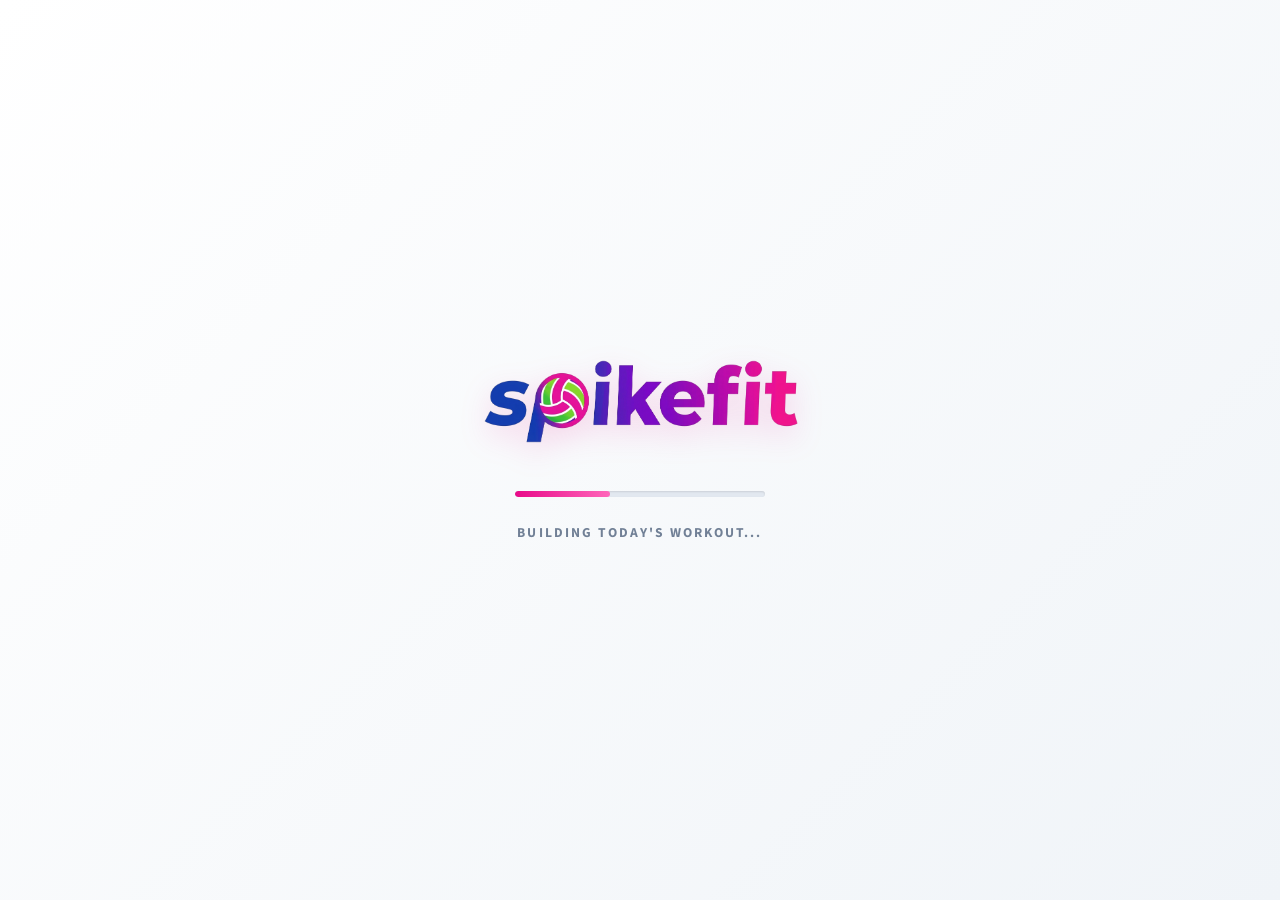
==== commit c507868c: "Update index.html" ====
--- a/index.html
+++ b/index.html
@@ -9,15 +9,15 @@
   <link rel="stylesheet" href="/fonts/fonts.css">
   
   <!-- Modular CSS Architecture -->
-  <link rel="stylesheet" href="/css/base.css">
-  <link rel="stylesheet" href="/css/layout.css">
-  <link rel="stylesheet" href="/css/components/nav.css">
-  <link rel="stylesheet" href="/css/components/buttons.css">
-  <link rel="stylesheet" href="/css/components/forms.css">
-  <link rel="stylesheet" href="/css/components/cards.css">
-  <link rel="stylesheet" href="/css/components/modals.css">
-  <link rel="stylesheet" href="/css/components/calendar.css">
-  <link rel="stylesheet" href="/css/components/splash.css">
+  <link rel="stylesheet" href="css/base.css">
+  <link rel="stylesheet" href="css/layout.css">
+  <link rel="stylesheet" href="css/components/nav.css">
+  <link rel="stylesheet" href="css/components/buttons.css">
+  <link rel="stylesheet" href="css/components/forms.css">
+  <link rel="stylesheet" href="css/components/cards.css">
+  <link rel="stylesheet" href="css/components/modals.css">
+  <link rel="stylesheet" href="css/components/calendar.css">
+  <link rel="stylesheet" href="css/components/splash.css">
 </head>
 <body>
 
@@ -975,4 +975,4 @@
 
     </script>
 </body>
-</html>+</html>
--- a/fonts/fonts.css
+++ b/fonts/fonts.css
@@ -0,0 +1,31 @@
+@font-face {
+  font-family: 'Source Sans 3';
+  src: url('/fonts/source-sans-3-v19-latin-300.woff2') format('woff2');
+  font-weight: 300;
+  font-style: normal;
+  font-display: swap;
+}
+ 
+@font-face {
+  font-family: 'Source Sans 3';
+  src: url('/fonts/source-sans-3-v19-latin-regular.woff2') format('woff2');
+  font-weight: 400;
+  font-style: normal;
+  font-display: swap;
+}
+ 
+@font-face {
+  font-family: 'Source Sans 3';
+  src: url('/fonts/source-sans-3-v19-latin-600.woff2') format('woff2');
+  font-weight: 600;
+  font-style: normal;
+  font-display: swap;
+}
+ 
+@font-face {
+  font-family: 'Source Sans 3';
+  src: url('/fonts/source-sans-3-v19-latin-700.woff2') format('woff2');
+  font-weight: 700;
+  font-style: normal;
+  font-display: swap;
+}
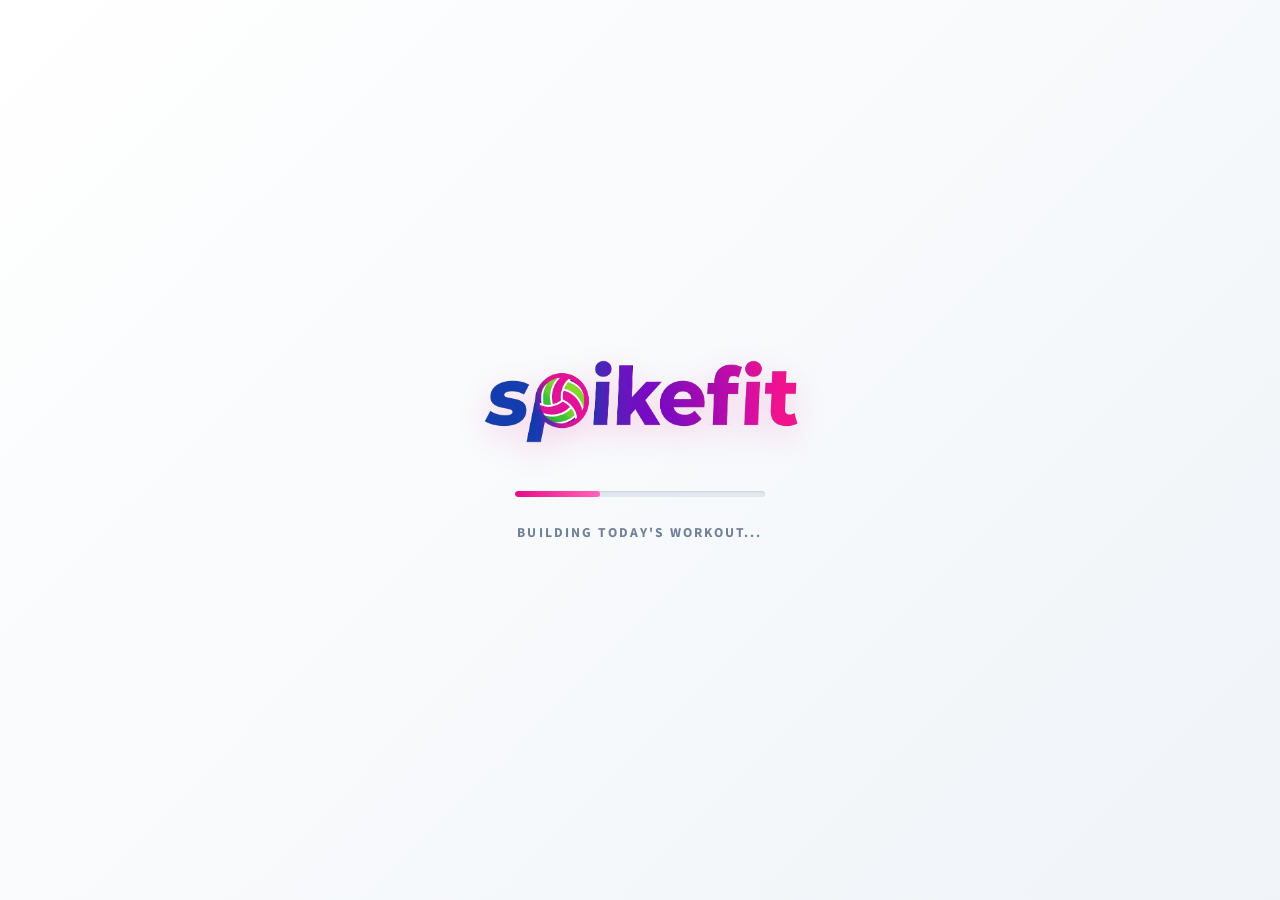
==== commit 23e5a19d: "Update index.html" ====
--- a/index.html
+++ b/index.html
@@ -6,7 +6,7 @@
   <title>SpikeFit: 30-Min Workouts</title>
   <link rel="icon" type="image/png" href="favicon.png">
   <link rel="apple-touch-icon" href="favicon.png">
-  <link rel="stylesheet" href="/fonts/fonts.css">
+  <link rel="stylesheet" href="fonts/fonts.css">
   
   <!-- Modular CSS Architecture -->
   <link rel="stylesheet" href="css/base.css">
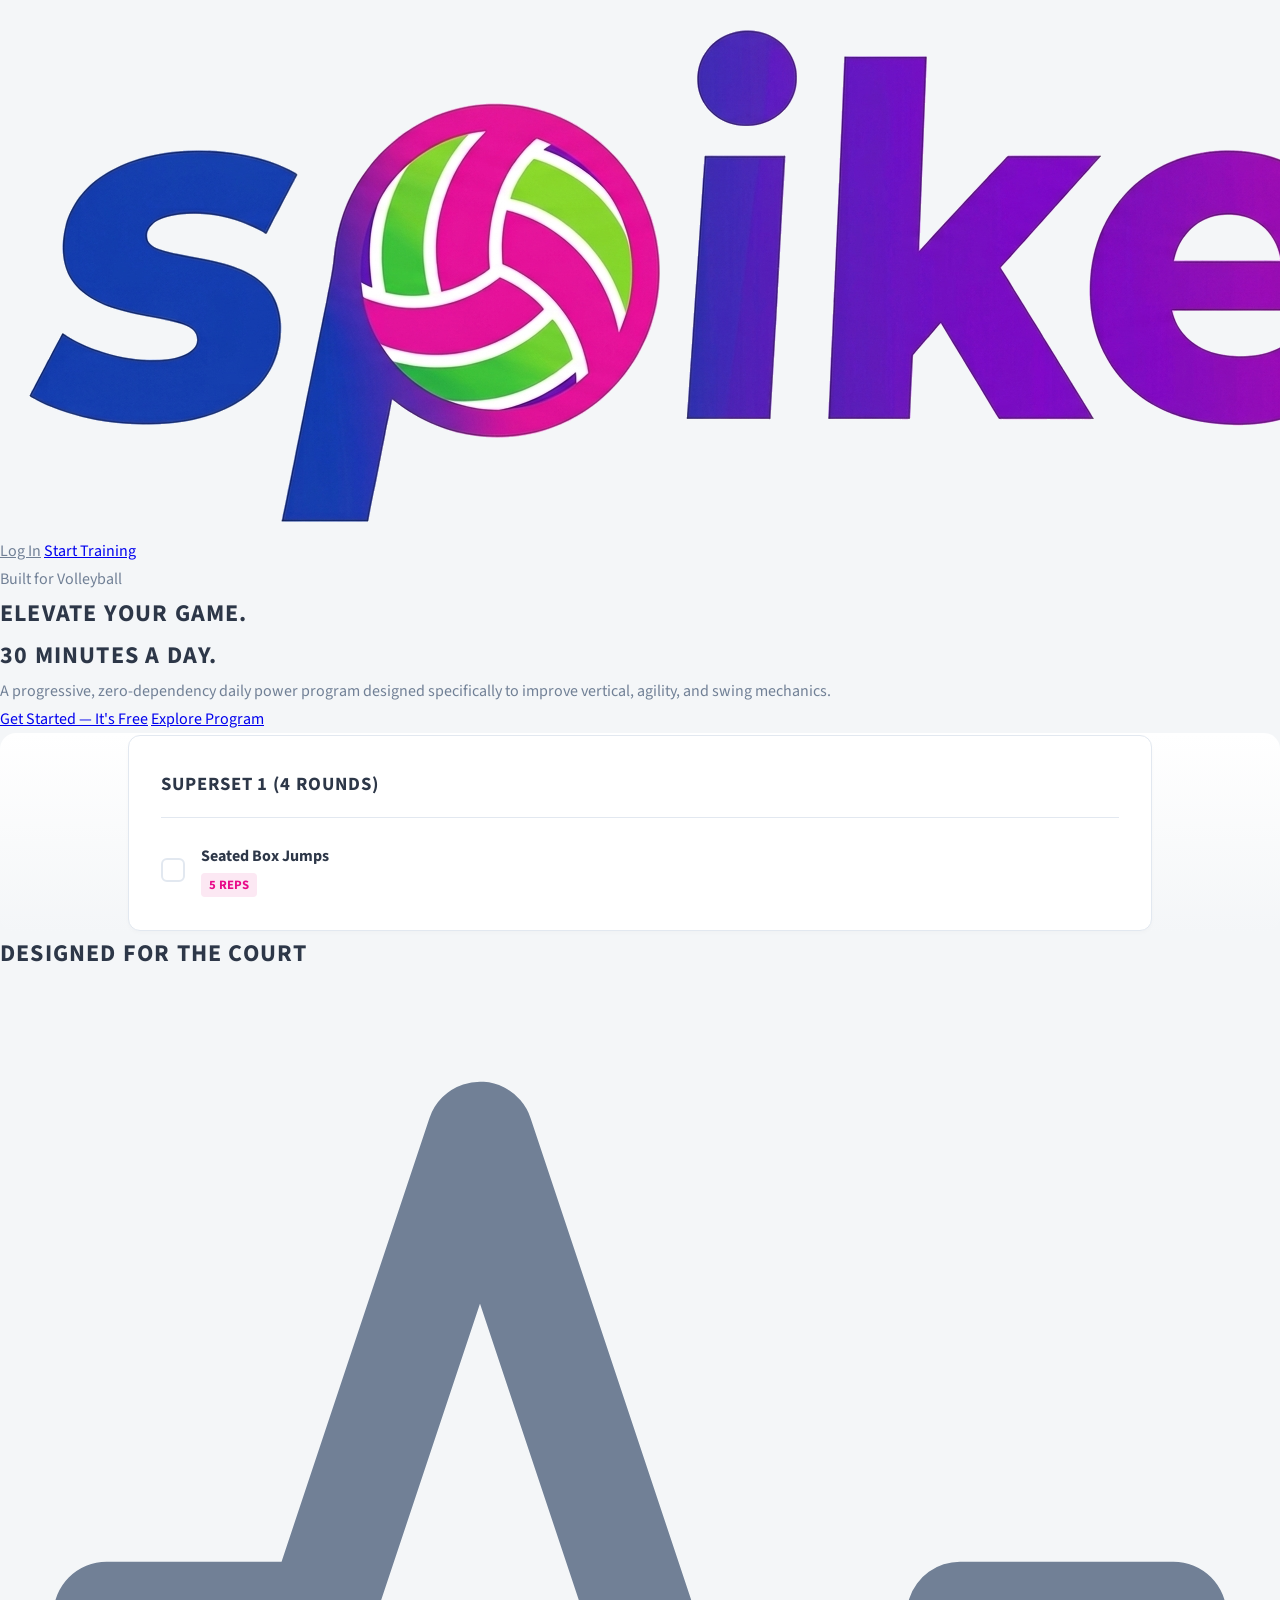
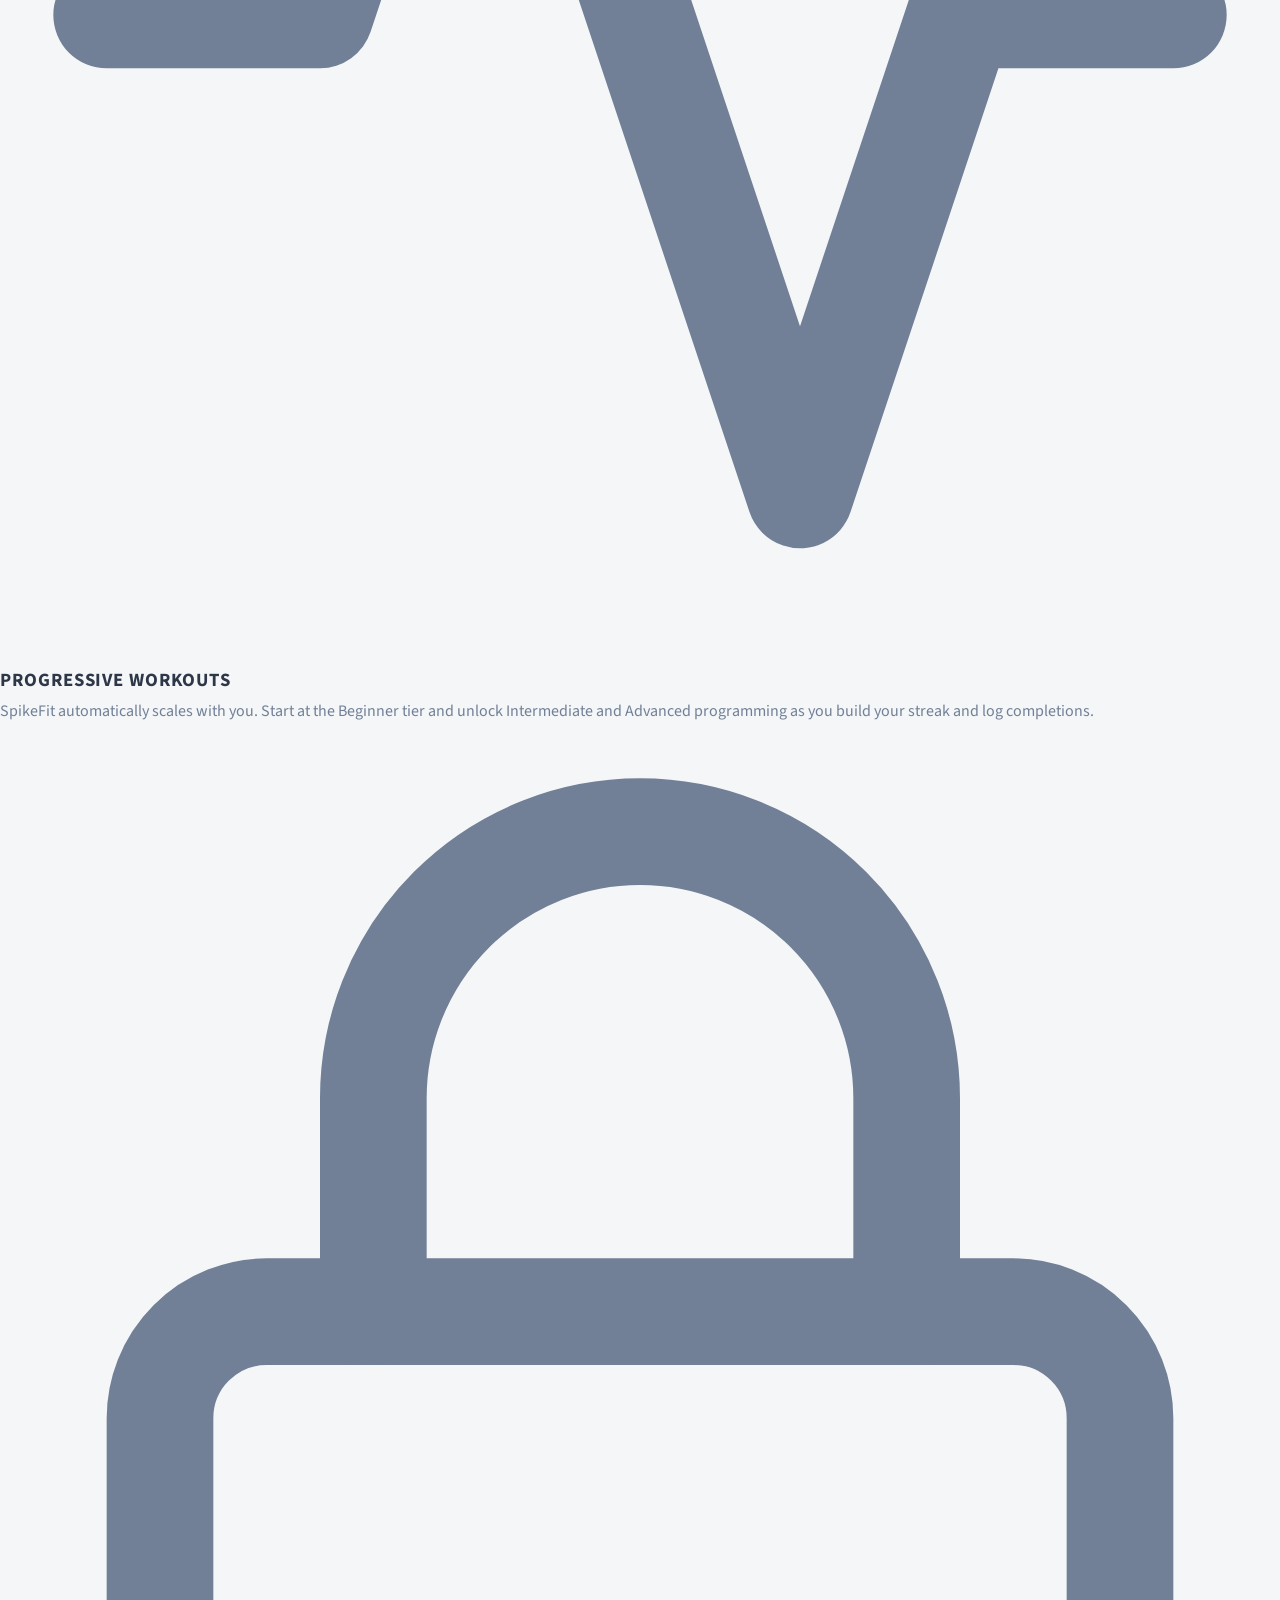
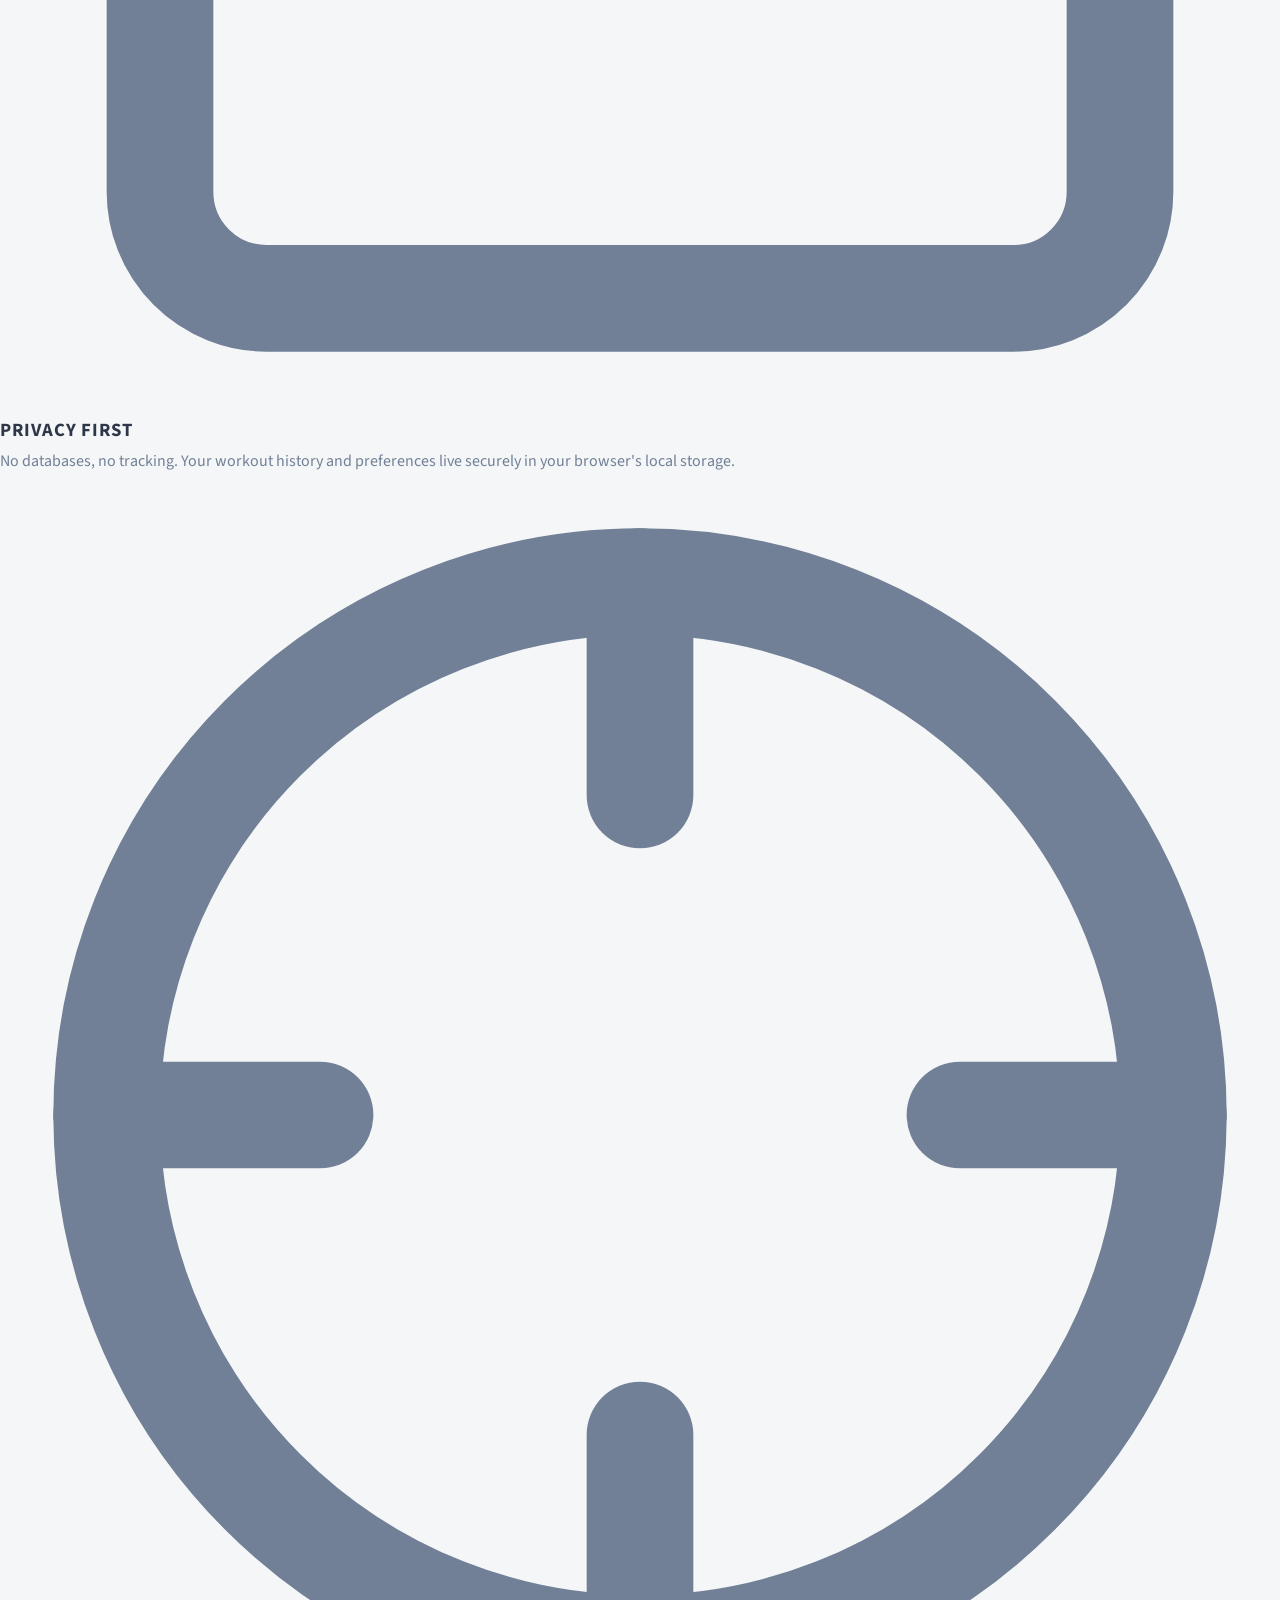
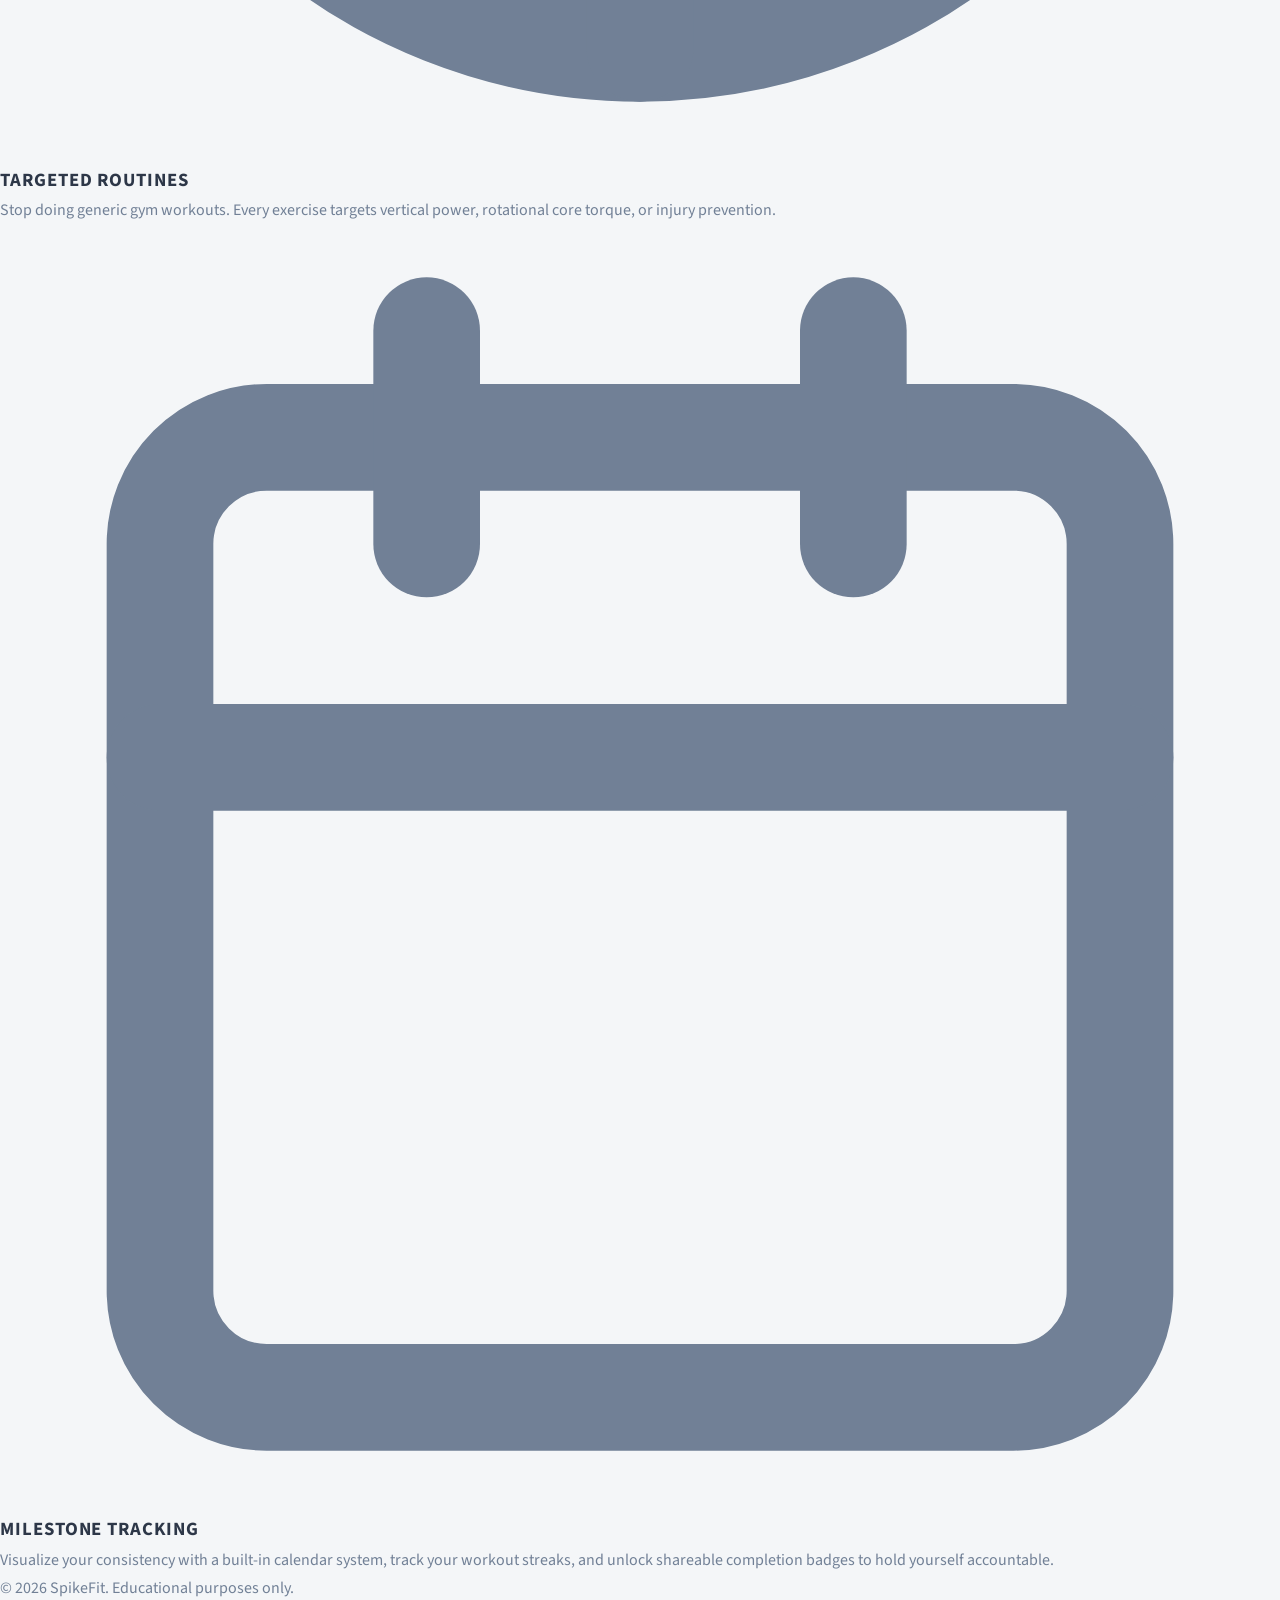
==== commit a8dc2f73: "Create index.html" ====
--- a/index.html
+++ b/index.html
@@ -21,958 +21,100 @@
 </head>
 <body>
 
-    <!-- Splash Screen -->
-    <div id="splash-screen">
-        <img src="logo.png" alt="SpikeFit Logo" class="splash-logo" onerror="this.onerror=null; this.src='https://raw.githubusercontent.com/jfrappier/spikefit/refs/heads/main/logo.png'">
-        <div class="splash-loader-container">
-            <div id="splash-progress" class="splash-loader-bar"></div>
+    <header class="animate-up">
+        <a href="#" class="nav-logo">
+            <img src="logo.png" alt="SpikeFit" onerror="this.onerror=null; this.src='https://raw.githubusercontent.com/jfrappier/spikefit/refs/heads/main/logo.png'">
+        </a>
+        <div class="nav-actions">
+            <a href="/auth.html" class="btn-ghost">Log In</a>
+            <a href="/auth.html" class="btn-primary">Start Training</a>
         </div>
-        <div id="splash-text" class="splash-text">Loading Local Data...</div>
-    </div>
+    </header>
 
-    <div id="wrapper">
-        <header id="header">
-            <h1><img src="logo.png" alt="SpikeFit" class="header-logo" onerror="this.onerror=null; this.src='https://raw.githubusercontent.com/jfrappier/spikefit/refs/heads/main/logo.png'"></h1>
-            <p id="current-workout-title">30-Min Power Program</p>
+    <main>
+        <section class="hero">
+            <div class="pill-badge animate-up delay-1">Built for Volleyball</div>
+            <h1 class="animate-up delay-1">Elevate Your Game.<br><span>30 Minutes a Day.</span></h1>
+            <p class="animate-up delay-2">A progressive, zero-dependency daily power program designed specifically to improve vertical, agility, and swing mechanics.</p>
+            <div class="hero-ctas animate-up delay-3">
+                <a href="/auth.html" class="btn-primary hero-btn">Get Started — It's Free</a>
+                <a href="#features" class="btn-outline hero-btn">Explore Program</a>
+            </div>
+
+            <div class="hero-preview animate-up delay-3" style="background: linear-gradient(180deg, var(--bg-panel) 0%, var(--bg-body) 100%); min-height: 200px; display: flex; align-items: center; justify-content: center; border-radius: var(--radius-lg);">
+                <div style="background: white; padding: 2rem; border-radius: 12px; box-shadow: var(--shadow-sm); width: 80%; text-align: left; border: 1px solid var(--border);">
+                    <div style="display: flex; justify-content: space-between; margin-bottom: 1.5rem; border-bottom: 1px solid var(--border); padding-bottom: 1rem;">
+                        <h3 style="color: var(--text-main);">Superset 1 (4 Rounds)</h3>
+                    </div>
+                    <div style="display: flex; align-items: center; gap: 1rem;">
+                        <div style="width: 24px; height: 24px; border: 2px solid var(--border); border-radius: 6px;"></div>
+                        <div>
+                            <strong style="color: var(--text-main); display: block;">Seated Box Jumps</strong>
+                            <span style="color: var(--accent); font-size: 0.8rem; font-weight: bold; background: var(--accent-light); padding: 0.2rem 0.5rem; border-radius: 4px;">5 REPS</span>
+                        </div>
+                    </div>
+                </div>
+            </div>
+        </section>
+
+        <section id="features" class="features">
+            <div class="section-header animate-up">
+                <h2>Designed for the Court</h2>
+            </div>
             
-            <div class="nav" id="main-nav">
-                <button class="active" onclick="switchTab('daily')">
-                    <svg viewBox="0 0 24 24" fill="none" stroke="currentColor" stroke-linecap="round" stroke-linejoin="round"><path d="m3 9 9-7 9 7v11a2 2 0 0 1-2 2H5a2 2 0 0 1-2-2z"></path><polyline points="9 22 9 12 15 12 15 22"></polyline></svg>
-                    <span>Today</span>
-                </button>
-                <button onclick="switchTab('schedule')">
-                    <svg viewBox="0 0 24 24" fill="none" stroke="currentColor" stroke-linecap="round" stroke-linejoin="round"><line x1="8" y1="6" x2="21" y2="6"></line><line x1="8" y1="12" x2="21" y2="12"></line><line x1="8" y1="18" x2="21" y2="18"></line><line x1="3" y1="6" x2="3.01" y2="6"></line><line x1="3" y1="12" x2="3.01" y2="12"></line><line x1="3" y1="18" x2="3.01" y2="18"></line></svg>
-                    <span>Schedule</span>
-                </button>
-                <button onclick="switchTab('history')">
-                    <svg viewBox="0 0 24 24" fill="none" stroke="currentColor" stroke-linecap="round" stroke-linejoin="round"><rect x="3" y="4" width="18" height="18" rx="2" ry="2"></rect><line x1="16" y1="2" x2="16" y2="6"></line><line x1="8" y1="2" x2="8" y2="6"></line><line x1="3" y1="10" x2="21" y2="10"></line></svg>
-                    <span>Calendar</span>
-                </button>
-                <button onclick="openPrivacyModal()">
-                    <svg viewBox="0 0 24 24" fill="none" stroke="currentColor" stroke-linecap="round" stroke-linejoin="round"><path d="M12 22s8-4 8-10V5l-8-3-8 3v7c0 6 8 10 8 10z"></path></svg>
-                    <span>Privacy</span>
-                </button>
-            </div>
-        </header>
-
-        <main id="main">
-            <div id="daily" class="container active">
-                <div id="workout-controls" style="margin-bottom: 1.5em; text-align: center;">
-                    <button id="btn-start-workout" class="btn-reset btn-start" onclick="startWorkout()">Start Workout</button>
-                </div>
+            <div class="bento-grid">
                 
-                <div class="progress-container" id="progress-container">
-                    <div class="progress-bar" id="progress-bar"></div>
+                <div class="bento-card card-large animate-up delay-1">
+                    <div class="icon-wrapper">
+                        <svg viewBox="0 0 24 24" fill="none" stroke="currentColor" stroke-width="2" stroke-linecap="round" stroke-linejoin="round"><polyline points="22 12 18 12 15 21 9 3 6 12 2 12"></polyline></svg>
+                    </div>
+                    <h3>Progressive Workouts</h3>
+                    <p>SpikeFit automatically scales with you. Start at the Beginner tier and unlock Intermediate and Advanced programming as you build your streak and log completions.</p>
                 </div>
 
-                <div id="workout-content">
+                <div class="bento-card card-small animate-up delay-2">
+                    <div class="icon-wrapper">
+                        <svg viewBox="0 0 24 24" fill="none" stroke="currentColor" stroke-width="2" stroke-linecap="round" stroke-linejoin="round"><rect x="3" y="11" width="18" height="11" rx="2" ry="2"></rect><path d="M7 11V7a5 5 0 0 1 10 0v4"></path></svg>
                     </div>
-                <button class="btn-reset btn-complete" onclick="markWorkoutComplete()">Mark Workout Complete</button>
-                <button class="btn-reset" style="margin-top: 0; color: var(--text-muted);" onclick="resetDay()">Reset Today's Progress</button>
-            </div>
-
-            <div id="schedule" class="container">
-                <h2 style="font-size: 1.5em; border:none; margin-bottom: 0.5em; color: var(--text-main);">Rotating Schedule</h2>
-                <p style="margin-bottom: 2em; color: var(--text-muted);">Select a day below to set it as your current active workout.</p>
-                
-                <div class="level-toggle">
-                    <button id="btn-level-beginner" class="active" onclick="setLevel('beginner')">Beginner</button>
-                    <button id="btn-level-intermediate" onclick="setLevel('intermediate')">Intermediate</button>
-                    <button id="btn-level-advanced" onclick="setLevel('advanced')">Advanced</button>
+                    <h3>Privacy First</h3>
+                    <p>No databases, no tracking. Your workout history and preferences live securely in your browser's local storage.</p>
                 </div>
 
-                <div id="schedule-content" style="display: grid; gap: 1em;">
+                <div class="bento-card card-small animate-up delay-1">
+                    <div class="icon-wrapper">
+                        <svg viewBox="0 0 24 24" fill="none" stroke="currentColor" stroke-width="2" stroke-linecap="round" stroke-linejoin="round"><circle cx="12" cy="12" r="10"></circle><line x1="22" y1="12" x2="18" y2="12"></line><line x1="6" y1="12" x2="2" y2="12"></line><line x1="12" y1="6" x2="12" y2="2"></line><line x1="12" y1="22" x2="12" y2="18"></line></svg>
                     </div>
+                    <h3>Targeted Routines</h3>
+                    <p>Stop doing generic gym workouts. Every exercise targets vertical power, rotational core torque, or injury prevention.</p>
+                </div>
+
+                <div class="bento-card card-large animate-up delay-2">
+                    <div class="icon-wrapper">
+                        <svg viewBox="0 0 24 24" fill="none" stroke="currentColor" stroke-width="2" stroke-linecap="round" stroke-linejoin="round"><rect x="3" y="4" width="18" height="18" rx="2" ry="2"></rect><line x1="16" y1="2" x2="16" y2="6"></line><line x1="8" y1="2" x2="8" y2="6"></line><line x1="3" y1="10" x2="21" y2="10"></line></svg>
+                    </div>
+                    <h3>Milestone Tracking</h3>
+                    <p>Visualize your consistency with a built-in calendar system, track your workout streaks, and unlock shareable completion badges to hold yourself accountable.</p>
+                </div>
+
             </div>
+        </section>
+    </main>
 
-            <div id="history" class="container">
-                <h2 style="font-size: 1.5em; border:none; margin-bottom: 0.5em; color: var(--text-main);">Workout History</h2>
-                <p style="margin-bottom: 2em; color: var(--text-muted);">Track your completed workouts.</p>
-                <div class="month-header">
-                    <button onclick="changeMonth(-1)" id="btn-prev-month">&lt; Prev</button>
-                    <h3 id="month-year-display" style="margin:0; border:none; padding:0; letter-spacing: 0.1em; text-transform: uppercase;"></h3>
-                    <button onclick="changeMonth(1)" id="btn-next-month">Next &gt;</button>
-                </div>
-                <div class="month-grid" id="month-grid-content">
-                    </div>
-            </div>
-
-            <!-- Global Footer inside Main Panel -->
-            <footer id="site-footer">
-                <div class="footer-links">
-                    <a href="#" onclick="event.preventDefault(); openPrivacyModal();">Data Privacy</a>
-                    <span class="separator">|</span>
-                    <a href="#" onclick="event.preventDefault(); openDisclaimerModal();">Terms & Disclaimer</a>
-                </div>
-            </footer>
-        </main>
-    </div>
-
-    <!-- Modals -->
-    <div id="badge-modal" class="modal-overlay">
-        <div class="modal-content">
-            <svg class="badge-svg" viewBox="0 0 100 100" xmlns="http://www.w3.org/2000/svg">
-                <circle cx="50" cy="50" r="45" fill="#e80a89" />
-                <path d="M30 45 L45 60 L75 30" stroke="white" stroke-width="8" fill="none" stroke-linecap="round" stroke-linejoin="round"/>
-                <text x="50" y="82" font-family="'Source Sans 3', sans-serif" font-size="12" fill="white" font-weight="700" letter-spacing="1" text-anchor="middle">SPIKEFIT</text>
-            </svg>
-            <h2>Workout Complete!</h2>
-            <p style="margin-bottom: 1.5em; color: var(--text-muted);">Great job crushing today's session.</p>
-            
-            <div class="badge-details">
-                <p id="badge-date-text"></p>
-                <p id="badge-time-text"></p>
-            </div>
-
-            <button id="btn-share-badge" class="btn-reset btn-share" onclick="shareBadge()">Share Workout</button>
-            <button class="btn-reset btn-close-modal" onclick="closeBadgeModal()">Close</button>
-        </div>
-    </div>
-
-    <div id="disclaimer-modal" class="modal-overlay">
-        <div class="modal-content">
-            <h2>Medical Disclaimer & Terms of Use</h2>
-            <p class="scroll-note">Please scroll to the bottom to read and agree.</p>
-            <div class="disclaimer-text-scroll">
-                <p class="strong-disclaimer">Please read carefully before proceeding.</p>
-                <p>The exercises, workouts, and information provided on this page are for <strong>educational and example purposes only</strong>. They are not intended as a substitute for professional medical advice, diagnosis, or treatment.</p>
-                <p><strong>Always consult with a qualified healthcare provider or physician</strong> before beginning any new exercise program or fitness regimen. You should be in good physical condition and be able to participate safely in the exercises.</p>
-                <p>By using this application, you understand and agree that there is an inherent risk of injury associated with participating in any physical activity. You assume all risks and voluntarily choose to participate at your own free will.</p>
-                <p>The creator(s), host(s), and authors of this page explicitly disclaim any liability, loss, or risk, personal or otherwise, which is incurred as a consequence, directly or indirectly, of the use and application of any of the contents herein. <strong>You agree to indemnify and hold harmless the creator(s) from any and all claims, demands, or causes of action arising out of your use of this site.</strong></p>
-            </div>
-            <button class="btn-agree" onclick="acceptDisclaimer()">I Understand and Agree</button>
-        </div>
-    </div>
-
-    <div id="privacy-modal" class="modal-overlay">
-        <div class="modal-content" style="max-width: 600px; text-align: left;">
-            <h2 style="text-align: center; color: var(--accent); margin-bottom: 1em; font-size: 1.5em;">Data Privacy Policy</h2>
-            <p style="font-size: 0.9em; margin-bottom: 1em; color: var(--text-main); line-height: 1.6;"><strong>1. Local Storage Only:</strong> SpikeFit operates entirely within your web browser. All workout data, completion dates, and preferences are stored exclusively in your device's Local Storage. The author does not collect, transmit, track, or store any of your personal information, health data, or location data.</p>
-            <p style="font-size: 0.9em; margin-bottom: 1em; color: var(--text-main); line-height: 1.6;"><strong>2. Third-Party Hosting:</strong> This application is hosted via GitHub Pages and Cloudflare. While the application itself does not track you, GitHub and Cloudflare may collect standard web server logs (including IP addresses, browser types, and referring pages) as part of their standard hosting infrastructure. Please review <a href="https://docs.github.com/en/site-policy/privacy-policies/github-general-privacy-statement" target="_blank" style="color:var(--accent);">GitHub</a> and <a href="https://www.cloudflare.com/privacypolicy/" target="_blank" style="color:var(--accent);">Cloudflare's</a> privacy policy for more details.</p>
-            <p style="font-size: 0.9em; margin-bottom: 1em; color: var(--text-main); line-height: 1.6;"><strong>3. GDPR, CCPA, & Compliance:</strong> Because we do not collect, process, sell, or control your personal data or Personally Identifiable Information (PII), we inherently align with data minimization principles. You retain 100% control over your data. To permanently delete all your data, simply clear your browser's local storage or cache.</p>
-            <button class="btn-reset btn-close-modal" style="margin-top: 1.5em;" onclick="closePrivacyModal()">Close Privacy Policy</button>
-        </div>
-    </div>
-
-    <!-- Toast Notification -->
-    <div id="app-toast" class="toast-container">
-        <div class="toast-icon" id="toast-icon">🥤</div>
-        <div class="toast-content">
-            <div class="toast-title" id="toast-title">Time to Refuel!</div>
-            <div class="toast-text" id="toast-text">Don't forget to grab a protein shake or a healthy snack for recovery.</div>
-        </div>
-        <button class="toast-close" onclick="closeToast()">&times;</button>
-    </div>
+    <footer>
+        <p>&copy; 2026 SpikeFit. Educational purposes only.</p>
+        <p style="font-size: 0.8rem; opacity: 0.7;">Always consult a physician before beginning any new exercise program.</p>
+    </footer>
 
     <script>
-        // --- Workout Database ---
-        const workouts = {
-            'A': {
-                name: 'Workout A: Vertical Power',
-                blocks: [
-                    {
-                        title: 'Superset 1 (4 Rounds - Rest 60-90s)',
-                        exercises: [
-                            { id: 'a1', name: 'Seated Box Jumps', reps: '5 reps', notes: 'Explode up, jump down, land on two feet.', video: 'Seated Box Jumps' },
-                            { id: 'a2', name: 'Pogo Jumps', reps: '15 seconds', notes: 'Max ankle stiffness.', video: 'Pogo Jumps exercise' }
-                        ]
-                    },
-                    {
-                        title: 'Superset 2 (3 Rounds - Rest 60s)',
-                        exercises: [
-                            { id: 'a3', name: 'DB Reverse Lunges', reps: '8 reps / leg', notes: 'Drive through front heel.', video: 'Dumbbell Reverse Lunges' },
-                            { id: 'a4', name: 'Dead Bugs', reps: '10 reps / side', notes: 'Lower back glued to floor.', video: 'Dead Bug exercise' }
-                        ]
-                    }
-                ]
-            },
-            'A2': {
-                name: 'Workout A: Vertical Power (Intermediate)',
-                blocks: [
-                    {
-                        title: 'Superset 1 (4 Rounds - Rest 60-90s)',
-                        exercises: [
-                            { id: 'a2-1', name: 'Seated Box Jumps', reps: '5 reps', notes: 'Explode up, jump down, land on two feet.', video: 'Seated Box Jumps' },
-                            { id: 'a2-2', name: 'Pogo Jumps', reps: '20 seconds', notes: 'Max ankle stiffness and height.', video: 'Pogo Jumps exercise' },
-                            { id: 'a2-3', name: 'Broad Jumps', reps: '5 reps', notes: 'Explode forward, stick the landing.', video: 'Broad Jumps' }
-                        ]
-                    },
-                    {
-                        title: 'Superset 2 (3 Rounds - Rest 60s)',
-                        exercises: [
-                            { id: 'a2-4', name: 'DB Reverse Lunges', reps: '10 reps / leg', notes: 'Drive through front heel.', video: 'Dumbbell Reverse Lunges' },
-                            { id: 'a2-5', name: 'Dead Bugs', reps: '12 reps / side', notes: 'Lower back glued to floor.', video: 'Dead Bug exercise' },
-                            { id: 'a2-6', name: 'DB Romanian Deadlifts', reps: '10 reps', notes: 'Hinge at the hips, slight knee bend.', video: 'Dumbbell RDL' }
-                        ]
-                    }
-                ]
-            },
-            'B': {
-                name: 'Workout B: Upper Body Armor',
-                blocks: [
-                    {
-                        title: 'Superset 1 (4 Rounds - Rest 60-90s)',
-                        exercises: [
-                            { id: 'b1', name: 'DB Push Press', reps: '8 reps', notes: 'Slight knee dip to drive up.', video: 'Dumbbell Push Press' },
-                            { id: 'b2', name: 'Pull-Ups or DB Rows', reps: '8-10 reps', notes: 'Squeeze back at the top.', video: 'Dumbbell Rows' }
-                        ]
-                    },
-                    {
-                        title: 'Superset 2 (3 Rounds - Rest 60s)',
-                        exercises: [
-                            { id: 'b3', name: 'DB Scaption (Y-Raises)', reps: '10 reps', notes: '45-deg angle, thumbs up.', video: 'Dumbbell Scaption' },
-                            { id: 'b4', name: 'Weighted Russian Twists', reps: '15 reps / side', notes: 'Rotate torso, not just arms.', video: 'Weighted Russian Twists' }
-                        ]
-                    }
-                ]
-            },
-            'B2': {
-                name: 'Workout B: Upper Body Armor (Intermediate)',
-                blocks: [
-                    {
-                        title: 'Superset 1 (4 Rounds - Rest 60-90s)',
-                        exercises: [
-                            { id: 'b2-1', name: 'DB Push Press', reps: '10 reps', notes: 'Slight knee dip to drive up.', video: 'Dumbbell Push Press' },
-                            { id: 'b2-2', name: 'Pull-Ups or DB Rows', reps: '10-12 reps', notes: 'Squeeze back at the top.', video: 'Dumbbell Rows' },
-                            { id: 'b2-3', name: 'Push-Ups', reps: 'Max Reps', notes: 'Strict form, stop 1 rep shy of failure.', video: 'Perfect Pushup' }
-                        ]
-                    },
-                    {
-                        title: 'Superset 2 (3 Rounds - Rest 60s)',
-                        exercises: [
-                            { id: 'b2-4', name: 'DB Scaption (Y-Raises)', reps: '12 reps', notes: '45-deg angle, thumbs up.', video: 'Dumbbell Scaption' },
-                            { id: 'b2-5', name: 'Weighted Russian Twists', reps: '20 reps / side', notes: 'Rotate torso, not just arms.', video: 'Weighted Russian Twists' },
-                            { id: 'b2-6', name: 'Superman Holds', reps: '15 reps', notes: 'Squeeze glutes and back, hold 1s at top.', video: 'Superman Exercise' }
-                        ]
-                    }
-                ]
-            },
-            'C': {
-                name: 'Workout C: Defense Agility',
-                blocks: [
-                    {
-                        title: 'Superset 1 (4 Rounds - Rest 60-90s)',
-                        exercises: [
-                            { id: 'c1', name: 'Single-Arm DB Snatches', reps: '6 reps / arm', notes: 'Power from the hips.', video: 'Single-Arm Dumbbell Snatch' },
-                            { id: 'c2', name: 'Lateral Lunges', reps: '8 reps / leg', notes: 'Push hips back.', video: 'Lateral Lunges' }
-                        ]
-                    },
-                    {
-                        title: 'Superset 2 (3 Rounds - Rest 60s)',
-                        exercises: [
-                            { id: 'c3', name: 'Push-Up to Renegade Row', reps: '8 reps / arm', notes: 'Keep hips square to floor.', video: 'Push-Up to Renegade Row' },
-                            { id: 'c4', name: 'Plank w/ Shoulder Taps', reps: '40 seconds', notes: 'Anti-rotation core hold.', video: 'Plank with Shoulder Taps' }
-                        ]
-                    }
-                ],
-            },
-            'C2': {
-                name: 'Workout C: Defense Agility (Intermediate)',
-                blocks: [
-                    {
-                        title: 'Superset 1 (4 Rounds - Rest 60-90s)',
-                        exercises: [
-                            { id: 'c2-1', name: 'Single-Arm DB Snatches', reps: '8 reps / arm', notes: 'Power from the hips.', video: 'Single-Arm Dumbbell Snatch' },
-                            { id: 'c2-2', name: 'Lateral Lunges', reps: '10 reps / leg', notes: 'Push hips back.', video: 'Lateral Lunges' },
-                            { id: 'c2-3', name: 'Skater Jumps', reps: '10 reps / side', notes: 'Explosive lateral push off outside leg.', video: 'Skater Jumps' }
-                        ]
-                    },
-                    {
-                        title: 'Superset 2 (3 Rounds - Rest 60s)',
-                        exercises: [
-                            { id: 'c2-4', name: 'Push-Up to Renegade Row', reps: '8 reps / arm', notes: 'Keep hips square to floor.', video: 'Push-Up to Renegade Row' },
-                            { id: 'c2-5', name: 'Plank w/ Shoulder Taps', reps: '45 seconds', notes: 'Anti-rotation core hold.', video: 'Plank with Shoulder Taps' },
-                            { id: 'c2-6', name: 'Mountain Climbers', reps: '30 seconds', notes: 'Fast pace, keep hips level.', video: 'Mountain Climbers' }
-                        ]
-                    }
-                ],
-            },
-            'D': {
-                name: 'Workout D: Core & Swing Mechanics',
-                blocks: [
-                    {
-                        title: 'Volleyball Core (3 Rounds - Rest 45s)',
-                        exercises: [
-                            { id: 'd1', name: 'Hollow Body Hold', reps: '30 seconds', notes: 'Mimics pre-swing mid-air tension. Press lower back into floor.', video: 'Hollow Body Hold' },
-                            { id: 'd2', name: 'Seated Rotational Twists', reps: '15 reps / side', notes: 'Focus on torso rotation to simulate arm swing torque.', video: 'Russian Twists' },
-                            { id: 'd3', name: 'Bird-Dog', reps: '10 reps / side', notes: 'Slow and controlled. Builds back and core stability.', video: 'Bird Dog Exercise' }
-                        ]
-                    },
-                    {
-                        title: 'Swing Mechanics (Focus on Form - Rest as needed)',
-                        exercises: [
-                            { id: 'd4', name: 'Half-Kneeling Swings (Left Knee Up)', reps: '20 reps', notes: 'Left knee bent, right knee on floor. Focus on elbow draw and torque.', video: 'Swing Mechanics', url: 'https://www.youtube.com/watch?v=X2TLr7aLors' },
-                            { id: 'd5', name: 'Half-Kneeling Swings (Right Knee Up)', reps: '20 reps', notes: 'Right knee bent, left knee on floor. Maintain high elbow.', video: 'Swing Mechanics', url: 'https://www.youtube.com/watch?v=X2TLr7aLors' },
-                            { id: 'd6', name: 'Tall Kneeling Swings', reps: '20 reps', notes: 'Both knees on floor. Engage core to snap through the swing.', video: 'Swing Mechanics', url: 'https://www.youtube.com/watch?v=X2TLr7aLors' }
-                        ]
-                    }
-                ]
-            },
-            'D2': {
-                name: 'Workout D: Core & Swing Mechanics (Intermediate)',
-                blocks: [
-                    {
-                        title: 'Volleyball Core (3 Rounds - Rest 45s)',
-                        exercises: [
-                            { id: 'd2-1', name: 'Hollow Body Hold', reps: '45 seconds', notes: 'Mimics pre-swing mid-air tension. Press lower back into floor.', video: 'Hollow Body Hold' },
-                            { id: 'd2-2', name: 'Seated Rotational Twists', reps: '20 reps / side', notes: 'Focus on torso rotation to simulate arm swing torque.', video: 'Russian Twists' },
-                            { id: 'd2-3', name: 'Bird-Dog', reps: '12 reps / side', notes: 'Slow and controlled. Builds back and core stability.', video: 'Bird Dog Exercise' },
-                            { id: 'd2-4', name: 'Side Plank', reps: '30 seconds / side', notes: 'Keep body in a straight line, push floor away.', video: 'Side Plank' }
-                        ]
-                    },
-                    {
-                        title: 'Swing Mechanics (Focus on Form - Rest as needed)',
-                        exercises: [
-                            { id: 'd2-5', name: 'Half-Kneeling Swings (Left Knee Up)', reps: '25 reps', notes: 'Left knee bent, right knee on floor. Focus on elbow draw and torque.', video: 'Swing Mechanics', url: 'https://www.youtube.com/watch?v=X2TLr7aLors' },
-                            { id: 'd2-6', name: 'Half-Kneeling Swings (Right Knee Up)', reps: '25 reps', notes: 'Right knee bent, left knee on floor. Maintain high elbow.', video: 'Swing Mechanics', url: 'https://www.youtube.com/watch?v=X2TLr7aLors' },
-                            { id: 'd2-7', name: 'Tall Kneeling Swings', reps: '25 reps', notes: 'Both knees on floor. Engage core to snap through the swing.', video: 'Swing Mechanics', url: 'https://www.youtube.com/watch?v=X2TLr7aLors' },
-                            { id: 'd2-8', name: 'Standing Arm Swings', reps: '20 reps', notes: 'Full standing swing mechanics, focus on quick torque.', video: 'Volleyball Arm Swing Mechanics' },
-                            { id: 'd2-9', name: 'Approach Jumps w/ 2-Foot Landing', reps: '10 reps', notes: 'Full approach jump. Prioritize landing softly on BOTH feet simultaneously to absorb impact.', video: 'Volleyball 2-Foot Landing', url: 'https://www.tiktok.com/@elevateyourselfofficial/video/7112060380637056299' }
-                        ]
-                    }
-                ]
-            },
-            'A3': {
-                name: 'Workout A: Vertical Power (Advanced)',
-                blocks: [
-                    {
-                        title: 'Superset 1 (4 Rounds - Rest 60-90s)',
-                        exercises: [
-                            { id: 'a3-1', name: 'Seated Box Jumps', reps: '6 reps', notes: 'Explode up, jump down, land on two feet.', video: 'Seated Box Jumps' },
-                            { id: 'a3-2', name: 'Pogo Jumps', reps: '30 seconds', notes: 'Max ankle stiffness and height.', video: 'Pogo Jumps exercise' },
-                            { id: 'a3-3', name: 'Broad Jumps', reps: '6 reps', notes: 'Explode forward, stick the landing.', video: 'Broad Jumps' }
-                        ]
-                    },
-                    {
-                        title: 'Superset 2 (3 Rounds - Rest 60s)',
-                        exercises: [
-                            { id: 'a3-4', name: 'DB Reverse Lunges', reps: '12 reps / leg', notes: 'Drive through front heel.', video: 'Dumbbell Reverse Lunges' },
-                            { id: 'a3-5', name: 'Dead Bugs', reps: '15 reps / side', notes: 'Lower back glued to floor.', video: 'Dead Bug exercise' },
-                            { id: 'a3-6', name: 'DB Romanian Deadlifts', reps: '12 reps', notes: 'Hinge at the hips, slight knee bend.', video: 'Dumbbell RDL' }
-                        ]
-                    },
-                    {
-                        title: 'Superset 3 (3 Rounds - Rest 60s)',
-                        exercises: [
-                            { id: 'a3-7', name: 'Bulgarian Split Squats', reps: '8 reps / leg', notes: 'Keep chest up, drop back knee down.', video: 'Bulgarian Split Squat' },
-                            { id: 'a3-8', name: 'Depth Drops', reps: '5 reps', notes: 'Step off low box, stick landing instantly.', video: 'Depth Drop' },
-                            { id: 'a3-9', name: 'Calf Raises', reps: '20 reps', notes: 'Full extension, slow negative.', video: 'Standing Calf Raise' }
-                        ]
-                    }
-                ]
-            },
-            'B3': {
-                name: 'Workout B: Upper Body Armor (Advanced)',
-                blocks: [
-                    {
-                        title: 'Superset 1 (4 Rounds - Rest 60-90s)',
-                        exercises: [
-                            { id: 'b3-1', name: 'DB Push Press', reps: '12 reps', notes: 'Slight knee dip to drive up.', video: 'Dumbbell Push Press' },
-                            { id: 'b3-2', name: 'Pull-Ups or DB Rows', reps: '12-15 reps', notes: 'Squeeze back at the top.', video: 'Dumbbell Rows' },
-                            { id: 'b3-3', name: 'Push-Ups', reps: 'Max Reps', notes: 'Strict form, stop 1 rep shy of failure.', video: 'Perfect Pushup' }
-                        ]
-                    },
-                    {
-                        title: 'Superset 2 (3 Rounds - Rest 60s)',
-                        exercises: [
-                            { id: 'b3-4', name: 'DB Scaption (Y-Raises)', reps: '15 reps', notes: '45-deg angle, thumbs up.', video: 'Dumbbell Scaption' },
-                            { id: 'b3-5', name: 'Weighted Russian Twists', reps: '25 reps / side', notes: 'Rotate torso, not just arms.', video: 'Weighted Russian Twists' },
-                            { id: 'b3-6', name: 'Superman Holds', reps: '20 reps', notes: 'Squeeze glutes and back, hold 1s at top.', video: 'Superman Exercise' }
-                        ]
-                    },
-                    {
-                        title: 'Superset 3 (3 Rounds - Rest 60s)',
-                        exercises: [
-                            { id: 'b3-7', name: 'Pike Push-Ups', reps: '10 reps', notes: 'Hips high, focus on shoulders.', video: 'Pike Pushup' },
-                            { id: 'b3-8', name: 'DB Lateral Raises', reps: '12 reps', notes: 'Slight bend in elbows, control down.', video: 'Dumbbell Lateral Raise' },
-                            { id: 'b3-9', name: 'Plank to Down-Dog', reps: '10 reps', notes: 'Flow smoothly, stretch shoulders.', video: 'Plank to Downward Dog' }
-                        ]
-                    }
-                ]
-            },
-            'C3': {
-                name: 'Workout C: Defense Agility (Advanced)',
-                blocks: [
-                    {
-                        title: 'Superset 1 (4 Rounds - Rest 60-90s)',
-                        exercises: [
-                            { id: 'c3-1', name: 'Single-Arm DB Snatches', reps: '8 reps / arm', notes: 'Power from the hips.', video: 'Single-Arm Dumbbell Snatch' },
-                            { id: 'c3-2', name: 'Lateral Lunges', reps: '12 reps / leg', notes: 'Push hips back.', video: 'Lateral Lunges' },
-                            { id: 'c3-3', name: 'Skater Jumps', reps: '12 reps / side', notes: 'Explosive lateral push off outside leg.', video: 'Skater Jumps' }
-                        ]
-                    },
-                    {
-                        title: 'Superset 2 (3 Rounds - Rest 60s)',
-                        exercises: [
-                            { id: 'c3-4', name: 'Push-Up to Renegade Row', reps: '10 reps / arm', notes: 'Keep hips square to floor.', video: 'Push-Up to Renegade Row' },
-                            { id: 'c3-5', name: 'Plank w/ Shoulder Taps', reps: '60 seconds', notes: 'Anti-rotation core hold.', video: 'Plank with Shoulder Taps' },
-                            { id: 'c3-6', name: 'Mountain Climbers', reps: '40 seconds', notes: 'Fast pace, keep hips level.', video: 'Mountain Climbers' }
-                        ]
-                    },
-                    {
-                        title: 'Superset 3 (3 Rounds - Rest 60s)',
-                        exercises: [
-                            { id: 'c3-7', name: 'Lateral Bounds', reps: '8 reps / side', notes: 'Jump sideways off one leg, stick landing.', video: 'Lateral Bounds' },
-                            { id: 'c3-8', name: 'Bear Crawls', reps: '30 seconds', notes: 'Keep knees hovering just off floor.', video: 'Bear Crawl' },
-                            { id: 'c3-9', name: 'High Knees', reps: '30 seconds', notes: 'Pump arms, drive knees up fast.', video: 'High Knees' }
-                        ]
-                    }
-                ],
-            },
-            'D3': {
-                name: 'Workout D: Core & Swing Mechanics (Advanced)',
-                blocks: [
-                    {
-                        title: 'Superset 1: Volleyball Core (3 Rounds - Rest 45s)',
-                        exercises: [
-                            { id: 'd3-1', name: 'Hollow Body Hold', reps: '60 seconds', notes: 'Mimics pre-swing mid-air tension. Press lower back into floor.', video: 'Hollow Body Hold' },
-                            { id: 'd3-2', name: 'Seated Rotational Twists', reps: '25 reps / side', notes: 'Focus on torso rotation to simulate arm swing torque.', video: 'Russian Twists' },
-                            { id: 'd3-3', name: 'Bird-Dog', reps: '15 reps / side', notes: 'Slow and controlled. Builds back and core stability.', video: 'Bird Dog Exercise' }
-                        ]
-                    },
-                    {
-                        title: 'Superset 2: Swing Mechanics (3 Rounds - Rest as needed)',
-                        exercises: [
-                            { id: 'd3-4', name: 'Half-Kneeling Swings (Left Knee Up)', reps: '30 reps', notes: 'Left knee bent, right knee on floor. Focus on elbow draw and torque.', video: 'Swing Mechanics', url: 'https://www.youtube.com/watch?v=X2TLr7aLors' },
-                            { id: 'd3-5', name: 'Half-Kneeling Swings (Right Knee Up)', reps: '30 reps', notes: 'Right knee bent, left knee on floor. Maintain high elbow.', video: 'Swing Mechanics', url: 'https://www.youtube.com/watch?v=X2TLr7aLors' },
-                            { id: 'd3-6', name: 'Tall Kneeling Swings', reps: '30 reps', notes: 'Both knees on floor. Engage core to snap through the swing.', video: 'Swing Mechanics', url: 'https://www.youtube.com/watch?v=X2TLr7aLors' }
-                        ]
-                    },
-                    {
-                        title: 'Superset 3: Dynamic Approach (3 Rounds - Rest 60s)',
-                        exercises: [
-                            { id: 'd3-7', name: 'Standing Arm Swings', reps: '25 reps', notes: 'Full standing swing mechanics, focus on quick torque.', video: 'Volleyball Arm Swing Mechanics' },
-                            { id: 'd3-8', name: 'Approach Jump Footwork', reps: '10 reps', notes: 'Focus on explosive last two steps (penultimate step).', video: 'Volleyball Approach Footwork' },
-                            { id: 'd3-9', name: 'V-Ups or Med Ball Slams', reps: '15 reps', notes: 'Explosive core flexion.', video: 'V-Ups Exercise' },
-                            { id: 'd3-10', name: 'Max Approach Jumps w/ 2-Foot Landing', reps: '10 reps', notes: 'Full max approach. Prioritize landing softly on BOTH feet simultaneously to absorb impact.', video: 'Volleyball 2-Foot Landing', url: 'https://www.tiktok.com/@elevateyourselfofficial/video/7112060380637056299' }
-                        ]
-                    }
-                ]
-            }
-        };
-
-        const schedule = [
-            { day: 'Monday', workout: 'A' },
-            { day: 'Tuesday', workout: 'D' }, 
-            { day: 'Wednesday', workout: 'B' },
-            { day: 'Thursday', workout: 'D' }, 
-            { day: 'Friday', workout: 'C' },
-            { day: 'Saturday', workout: 'A' },
-            { day: 'Sunday', workout: 'Rest/Run' }
-        ];
-
-        // State Management
-        let currentDayIndex = (new Date().getDay() + 6) % 7; 
-        let completedExercises = JSON.parse(localStorage.getItem('completedExercises')) || {};
-        let completedDates = JSON.parse(localStorage.getItem('completedDates')) || {};
-        let historyCalDate = new Date();
-        let activeWorkoutStart = localStorage.getItem('activeWorkoutStart') || null;
-        
-        let workoutLevel = localStorage.getItem('workoutLevel') || 'beginner';
-        let manualLevelOverride = localStorage.getItem('manualLevelOverride') === 'true';
-
-        function getWorkoutKey(baseKey) {
-            if (baseKey === 'Rest/Run') return baseKey;
-            if (workoutLevel === 'advanced') return baseKey + '3';
-            if (workoutLevel === 'intermediate') return baseKey + '2';
-            return baseKey;
-        }
-
-        function saveState() {
-            localStorage.setItem('completedExercises', JSON.stringify(completedExercises));
-            localStorage.setItem('completedDates', JSON.stringify(completedDates));
-        }
-
-        // Logic Functions
-        function switchTab(tabId) {
-            document.querySelectorAll('.container').forEach(c => c.classList.remove('active'));
-            document.querySelectorAll('.nav button').forEach(b => b.classList.remove('active'));
-            document.getElementById(tabId).classList.add('active');
-            event.currentTarget.classList.add('active');
-            
-            if(window.innerWidth <= 980) {
-                window.scrollTo({ top: document.getElementById('main').offsetTop - 20, behavior: 'smooth' });
-            }
-        }
-
-        function toggleExercise(id, cardElement) {
-            if (!activeWorkoutStart) {
-                return; // Prevent interactions if workout hasn't started
-            }
-
-            completedExercises[id] = !completedExercises[id];
-            saveState();
-            if(completedExercises[id]) {
-                cardElement.classList.add('completed');
-                cardElement.querySelector('input').checked = true;
-                checkAndMarkComplete();
-            } else {
-                cardElement.classList.remove('completed');
-                cardElement.querySelector('input').checked = false;
-            }
-            updateProgressBar();
-        }
-
-        function updateProgressBar() {
-            const baseWorkoutKey = schedule[currentDayIndex].workout;
-            const workoutKey = getWorkoutKey(baseWorkoutKey);
-            const workout = workouts[workoutKey];
-            
-            if (!workout || !activeWorkoutStart) {
-                document.getElementById('progress-container').style.display = 'none';
-                return;
-            }
-            
-            document.getElementById('progress-container').style.display = 'block';
-            let totalEx = 0;
-            let checkedEx = 0;
-            
-            workout.blocks.forEach(block => {
-                block.exercises.forEach(ex => {
-                    totalEx++;
-                    if (completedExercises[ex.id]) checkedEx++;
+        // Smooth scroll for anchor links
+        document.querySelectorAll('a[href^="#"]').forEach(anchor => {
+            anchor.addEventListener('click', function (e) {
+                e.preventDefault();
+                document.querySelector(this.getAttribute('href')).scrollIntoView({
+                    behavior: 'smooth'
                 });
             });
-            
-            const pct = totalEx === 0 ? 0 : Math.round((checkedEx / totalEx) * 100);
-            document.getElementById('progress-bar').style.width = pct + '%';
-        }
-
-        function checkAndMarkComplete() {
-            const baseWorkoutKey = schedule[currentDayIndex].workout;
-            const workoutKey = getWorkoutKey(baseWorkoutKey);
-            const workout = workouts[workoutKey];
-            if (!workout) return;
-
-            let allChecked = true;
-            for (const block of workout.blocks) {
-                for (const ex of block.exercises) {
-                    if (!completedExercises[ex.id]) {
-                        allChecked = false;
-                        break;
-                    }
-                }
-                if (!allChecked) break;
-            }
-            if (allChecked) markWorkoutComplete();
-        }
-
-        function resetDay() {
-            if(confirm('Clear all checks for today?')) {
-                const baseWorkoutKey = schedule[currentDayIndex].workout;
-                const workoutKey = getWorkoutKey(baseWorkoutKey);
-                const currentWorkout = workouts[workoutKey];
-                
-                if(currentWorkout) {
-                    currentWorkout.blocks.forEach(block => {
-                        block.exercises.forEach(ex => {
-                            completedExercises[ex.id] = false;
-                        });
-                    });
-                }
-                activeWorkoutStart = null;
-                localStorage.removeItem('activeWorkoutStart');
-                saveState();
-                renderDaily();
-            }
-        }
-
-        function setWorkoutDay(index) {
-            currentDayIndex = index;
-            saveState();
-            renderDaily();
-            renderSchedule();
-            
-            document.querySelectorAll('.container').forEach(c => c.classList.remove('active'));
-            document.querySelectorAll('.nav button').forEach(b => b.classList.remove('active'));
-            document.getElementById('daily').classList.add('active');
-            document.querySelectorAll('.nav button')[0].classList.add('active');
-
-            if(window.innerWidth <= 980) {
-                window.scrollTo({ top: document.getElementById('main').offsetTop - 20, behavior: 'smooth' });
-            }
-        }
-
-        function startWorkout() {
-            if (!activeWorkoutStart) {
-                activeWorkoutStart = new Date().toISOString();
-                localStorage.setItem('activeWorkoutStart', activeWorkoutStart);
-                renderDaily(); // Re-render to enable everything
-            }
-        }
-
-        function updateWorkoutStatus() {
-            const controlsDiv = document.getElementById('workout-controls');
-            const startBtn = document.getElementById('btn-start-workout');
-            const completeBtn = document.querySelector('.btn-complete');
-
-            const baseWorkoutKey = schedule[currentDayIndex].workout;
-            const workoutKey = getWorkoutKey(baseWorkoutKey);
-            const workout = workouts[workoutKey];
-
-            if (!workout) {
-                if(controlsDiv) controlsDiv.style.display = 'none';
-                if(completeBtn) completeBtn.style.display = 'none';
-                return;
-            } else {
-                if(controlsDiv) controlsDiv.style.display = 'block';
-                if(completeBtn) completeBtn.style.display = 'block';
-            }
-
-            if (activeWorkoutStart) {
-                const startTime = new Date(activeWorkoutStart).toLocaleTimeString([], {hour: '2-digit', minute:'2-digit'});
-                startBtn.innerText = `Workout started at ${startTime}`;
-                startBtn.classList.add('started');
-                startBtn.disabled = true;
-                if (completeBtn) completeBtn.disabled = false;
-            } else {
-                startBtn.innerText = 'Start Workout';
-                startBtn.classList.remove('started');
-                startBtn.disabled = false;
-                if (completeBtn) completeBtn.disabled = true;
-            }
-        }
-
-        function markWorkoutComplete() {
-            const today = new Date();
-            const year = today.getFullYear();
-            const month = String(today.getMonth() + 1).padStart(2, '0');
-            const day = String(today.getDate()).padStart(2, '0');
-            const dateStr = `${year}-${month}-${day}`;
-
-            const displayDate = today.toLocaleDateString(undefined, { weekday: 'short', month: 'short', day: 'numeric' });
-            let startTimeStr = "N/A";
-            let endTimeStr = today.toLocaleTimeString([], {hour: '2-digit', minute:'2-digit'});
-            let durationText = "";
-            let mins = 0;
-
-            if (activeWorkoutStart) {
-                const start = new Date(activeWorkoutStart);
-                startTimeStr = start.toLocaleTimeString([], {hour: '2-digit', minute:'2-digit'});
-                const durationMs = today - start;
-                mins = Math.max(1, Math.floor(durationMs / 60000));
-                durationText = ` (${mins} min)`;
-            }
-
-            completedDates[dateStr] = { completed: true, startTime: activeWorkoutStart, endTime: today.toISOString() };
-            activeWorkoutStart = null;
-            localStorage.removeItem('activeWorkoutStart');
-
-            saveState();
-            renderHistoryCalendar();
-            renderDaily(); // Re-render to visually disable cards again
-            
-            // Auto Upgrade Logic
-            const completedCount = Object.keys(completedDates).length;
-            if (completedCount >= 16 && workoutLevel === 'intermediate' && !manualLevelOverride) {
-                setLevel('advanced', true);
-                alert("🔥 MAXIMUM OVERDRIVE! You've successfully logged four weeks of workouts. We've automatically upgraded your schedule to the Advanced plan!");
-            } else if (completedCount >= 8 && workoutLevel === 'beginner' && !manualLevelOverride) {
-                setLevel('intermediate', true);
-                alert("🎉 LEVEL UP! You've successfully logged two weeks of workouts. We've automatically upgraded your schedule to the Intermediate plan! Keep crushing it!");
-            }
-            
-            // Populate and Show Badge Modal
-            document.getElementById('badge-date-text').innerHTML = `Date: <span>${displayDate}</span>`;
-            if (startTimeStr !== "N/A") {
-                document.getElementById('badge-time-text').innerHTML = `Time: <span>${startTimeStr} - ${endTimeStr}</span><br><span style="color:var(--accent); font-size:0.85em; display:block; margin-top:0.5em;">${mins} Minutes</span>`;
-            } else {
-                document.getElementById('badge-time-text').innerHTML = `Completed at: <span>${endTimeStr}</span>`;
-            }
-            document.getElementById('badge-modal').style.display = 'flex';
-            
-            const btn = document.querySelector('.btn-complete');
-            if (btn) {
-                const originalText = "Mark Workout Complete";
-                btn.innerText = `✔ Workout Logged!${durationText}`;
-                btn.style.background = "#4CAF50";
-                btn.style.borderColor = "#4CAF50";
-                btn.style.color = "#ffffff";
-                setTimeout(() => { 
-                    btn.innerText = originalText; 
-                    btn.style.background = ""; 
-                    btn.style.borderColor = ""; 
-                    btn.style.color = "";
-                }, 4000);
-            }
-        }
-
-        function closeBadgeModal() { 
-            document.getElementById('badge-modal').style.display = 'none'; 
-            
-            // Show snack reminder toast after closing the badge
-            setTimeout(() => {
-                showToast("Time to Refuel!", "Don't forget to grab a protein shake or a healthy snack for recovery.", "🥤");
-            }, 400); // Slight delay for smooth transition
-        }
-
-        function showToast(title, text, icon = "🥤", duration = 8000) {
-            document.getElementById('toast-icon').innerText = icon;
-            document.getElementById('toast-title').innerText = title;
-            document.getElementById('toast-text').innerText = text;
-            
-            const toast = document.getElementById('app-toast');
-            toast.classList.add('show');
-            
-            if (window.toastTimeout) clearTimeout(window.toastTimeout);
-            window.toastTimeout = setTimeout(() => {
-                closeToast();
-            }, duration);
-        }
-
-        function closeToast() {
-            document.getElementById('app-toast').classList.remove('show');
-        }
-
-        function shareBadge() {
-            const dateStr = document.getElementById('badge-date-text').innerText;
-            const timeStr = document.getElementById('badge-time-text').innerText.replace(/\n/g, ' ');
-            const workoutName = document.getElementById('current-workout-title').innerText;
-            const textToShare = `I just crushed "${workoutName}" on SpikeFit! 🏐💪\n${dateStr}\n${timeStr}`;
-
-            if (navigator.share) {
-                navigator.share({ title: 'SpikeFit Workout Complete', text: textToShare }).catch(console.error);
-            } else {
-                const textArea = document.createElement("textarea");
-                textArea.value = textToShare;
-                document.body.appendChild(textArea);
-                textArea.select();
-                try {
-                    document.execCommand('copy');
-                    const shareBtn = document.getElementById('btn-share-badge');
-                    const origTxt = shareBtn.innerText;
-                    shareBtn.innerText = "Copied to Clipboard!";
-                    setTimeout(() => { shareBtn.innerText = origTxt; }, 3000);
-                } catch (err) { console.error('Failed to copy', err); }
-                document.body.removeChild(textArea);
-            }
-        }
-
-        function renderDaily() {
-            const content = document.getElementById('workout-content');
-            const dayData = schedule[currentDayIndex];
-            const baseWorkoutKey = dayData.workout;
-            const workoutKey = getWorkoutKey(baseWorkoutKey);
-            const workout = workouts[workoutKey];
-
-            if(!workout) {
-                document.getElementById('current-workout-title').innerText = "Active Recovery / Cardio";
-                content.innerHTML = `<div style="text-align:center; padding: 4em 0; background: var(--bg-panel); border: 1px solid var(--border); border-radius: var(--radius-md); box-shadow: var(--shadow-sm);">
-                        <h2 style="color:var(--text-main); border:none; margin-bottom: 0.5em; justify-content:center;">Rest or Run Day</h2>
-                        <p style="color:var(--text-muted)">Focus on cardio, stretching, and recovery.</p></div>`;
-                document.getElementById('progress-container').style.display = 'none';
-                return;
-            }
-
-            document.getElementById('current-workout-title').innerText = workout.name;
-            let html = '';
-            
-            const isStarted = !!activeWorkoutStart;
-            const disabledClass = isStarted ? '' : 'disabled';
-            const disabledAttr = isStarted ? '' : 'disabled';
-
-            workout.blocks.forEach(block => {
-                html += `<div class="workout-section"><h2>${block.title}</h2>`;
-                block.exercises.forEach(ex => {
-                    const isChecked = completedExercises[ex.id] ? 'checked' : '';
-                    const completedClass = completedExercises[ex.id] ? 'completed' : '';
-                    const videoLink = ex.url ? ex.url : `https://www.youtube.com/results?search_query=${encodeURIComponent(ex.video + ' tutorial')}`;
-                    
-                    html += `
-                        <div class="exercise-card ${completedClass} ${disabledClass}" onclick="toggleExercise('${ex.id}', this);">
-                            <div class="checkbox-container">
-                                <input type="checkbox" ${isChecked} ${disabledAttr} onclick="event.stopPropagation(); toggleExercise('${ex.id}', this.parentElement.parentElement);">
-                            </div>
-                            <div class="exercise-info">
-                                <span class="title">${ex.name}</span>
-                                <span class="reps">${ex.reps}</span>
-                                <p class="notes">${ex.notes}</p>
-                                <a href="${videoLink}" target="_blank" class="video-link" onclick="event.stopPropagation()">Watch</a>
-                            </div>
-                        </div>`;
-                });
-                html += `</div>`;
-            });
-
-            content.innerHTML = html;
-            updateWorkoutStatus();
-            updateProgressBar();
-        }
-
-        function renderSchedule() {
-            const content = document.getElementById('schedule-content');
-            let html = '';
-            schedule.forEach((day, index) => {
-                const isToday = index === currentDayIndex ? 'today' : '';
-                const baseWorkoutKey = day.workout;
-                const workoutKey = getWorkoutKey(baseWorkoutKey);
-                const workoutName = workouts[workoutKey] ? workouts[workoutKey].name : 'Rest / Cardio';
-                
-                html += `<div class="calendar-day ${isToday}" onclick="setWorkoutDay(${index})">
-                        <h3>${day.day} ${isToday ? '<span style="color:var(--accent); font-size:0.8em; margin-left:0.5em;">(Active)</span>' : ''}</h3>
-                        <p style="color: var(--text-muted); font-size: 0.9em; margin-top: 0.25em;">${workoutName}</p></div>`;
-            });
-            content.innerHTML = html;
-        }
-
-        function renderHistoryCalendar() {
-            const content = document.getElementById('month-grid-content');
-            const monthNames = ["January", "February", "March", "April", "May", "June", "July", "August", "September", "October", "November", "December"];
-            const year = historyCalDate.getFullYear();
-            const month = historyCalDate.getMonth();
-
-            document.getElementById('month-year-display').innerText = `${monthNames[month]} ${year}`;
-            document.getElementById('btn-next-month').disabled = (year >= 2026 && month >= 11);
-
-            const firstDay = new Date(year, month, 1).getDay();
-            const daysInMonth = new Date(year, month + 1, 0).getDate();
-
-            let html = `<div class="month-day-header">Sun</div><div class="month-day-header">Mon</div><div class="month-day-header">Tue</div>
-                <div class="month-day-header">Wed</div><div class="month-day-header">Thu</div><div class="month-day-header">Fri</div><div class="month-day-header">Sat</div>`;
-
-            for (let i = 0; i < firstDay; i++) html += `<div class="month-date empty"></div>`;
-            for (let d = 1; d <= daysInMonth; d++) {
-                const mStr = String(month + 1).padStart(2, '0');
-                const dStr = String(d).padStart(2, '0');
-                const dateStr = `${year}-${mStr}-${dStr}`;
-                const isCompleted = completedDates[dateStr] ? 'completed' : '';
-                html += `<div class="month-date ${isCompleted}">${d}</div>`;
-            }
-            content.innerHTML = html;
-        }
-
-        function changeMonth(delta) {
-            const newMonth = historyCalDate.getMonth() + delta;
-            const tempDate = new Date(historyCalDate.getFullYear(), newMonth, 1);
-            if (tempDate.getFullYear() > 2026) return;
-            historyCalDate = tempDate;
-            renderHistoryCalendar();
-        }
-
-        function setLevel(level, auto = false) {
-            workoutLevel = level;
-            localStorage.setItem('workoutLevel', level);
-            if (!auto) { manualLevelOverride = true; localStorage.setItem('manualLevelOverride', 'true'); }
-            
-            document.getElementById('btn-level-beginner').classList.toggle('active', level === 'beginner');
-            document.getElementById('btn-level-intermediate').classList.toggle('active', level === 'intermediate');
-            document.getElementById('btn-level-advanced').classList.toggle('active', level === 'advanced');
-            
-            renderDaily();
-            renderSchedule();
-        }
-
-        function checkStreak() {
-            // Only show the welcome/streak toast once per session
-            if (sessionStorage.getItem('welcomeToastShown')) return;
-            sessionStorage.setItem('welcomeToastShown', 'true');
-
-            const today = new Date();
-            const todayStr = today.getFullYear() + '-' + String(today.getMonth() + 1).padStart(2, '0') + '-' + String(today.getDate()).padStart(2, '0');
-            
-            const dates = Object.keys(completedDates).sort((a,b) => new Date(b) - new Date(a)); // descending
-            if (dates.length === 0) return; 
-
-            let streak = 0;
-            let currentCheckDate = new Date(today);
-            currentCheckDate.setHours(0,0,0,0);
-            
-            const latestDateStr = dates[0];
-            const latestWorkout = new Date(latestDateStr + 'T00:00:00');
-            const daysSinceLast = Math.floor((currentCheckDate - latestWorkout) / (1000 * 60 * 60 * 24));
-
-            if (daysSinceLast >= 2) {
-                 showToast("👋 Welcome Back!", "Missed you the last few days, let's get a streak going!", "🔥", 10000);
-                 return;
-            }
-
-            // Count streak going backwards from today
-            for(let i=0; i<365; i++) {
-                const checkStr = currentCheckDate.getFullYear() + '-' + String(currentCheckDate.getMonth() + 1).padStart(2, '0') + '-' + String(currentCheckDate.getDate()).padStart(2, '0');
-                if (completedDates[checkStr]) {
-                    streak++;
-                    currentCheckDate.setDate(currentCheckDate.getDate() - 1);
-                } else if (i === 0 && !completedDates[todayStr]) {
-                    // It's fine if they haven't worked out YET today, just check yesterday
-                    currentCheckDate.setDate(currentCheckDate.getDate() - 1);
-                } else {
-                    break;
-                }
-            }
-
-            if (streak >= 2) {
-                showToast("🔥 Hot Streak!", `Daaamn, ${streak} days in a row, keep it up!`, "💪", 10000);
-            } else if (streak === 1 && daysSinceLast === 1) {
-                showToast("💪 Keep the Momentum!", "You logged a workout yesterday. Keep it going today!", "✨", 10000);
-            }
-        }
-
-        function checkDisclaimer() { 
-            if (!localStorage.getItem('disclaimerAgreed')) {
-                openDisclaimerModal(); 
-            } else {
-                setTimeout(checkStreak, 500);
-            }
-        }
-        
-        function openDisclaimerModal() {
-            document.getElementById('disclaimer-modal').style.display = 'flex';
-        }
-
-        function acceptDisclaimer() { 
-            localStorage.setItem('disclaimerAgreed', 'true'); 
-            document.getElementById('disclaimer-modal').style.display = 'none'; 
-            setTimeout(checkStreak, 500);
-        }
-
-        function openPrivacyModal() { 
-            document.getElementById('privacy-modal').style.display = 'flex'; 
-        }
-        function closePrivacyModal() { document.getElementById('privacy-modal').style.display = 'none'; }
-
-        // --- Init Functionality ---
-        document.getElementById('btn-level-beginner').classList.toggle('active', workoutLevel === 'beginner');
-        document.getElementById('btn-level-intermediate').classList.toggle('active', workoutLevel === 'intermediate');
-        document.getElementById('btn-level-advanced').classList.toggle('active', workoutLevel === 'advanced');
-        
-        renderDaily();
-        renderSchedule();
-        renderHistoryCalendar();
-
-        // --- Splash Screen Logic ---
-        document.body.style.overflow = 'hidden'; // Prevent scrolling during splash
-        const splashScreen = document.getElementById('splash-screen');
-        const splashProgress = document.getElementById('splash-progress');
-        const splashText = document.getElementById('splash-text');
-
-        let progress = 0;
-        const splashDuration = 3000; // 3 seconds
-        const intervalTime = 30; // update every 30ms
-        const steps = splashDuration / intervalTime;
-        const increment = 100 / steps;
-
-        const splashInterval = setInterval(() => {
-            progress += increment;
-            splashProgress.style.width = `${progress}%`;
-            
-            if (progress > 30 && progress < 70) {
-                splashText.innerText = "Building Today's Workout...";
-            } else if (progress >= 70) {
-                splashText.innerText = "Ready To Crush It!";
-            }
-
-            if (progress >= 100) {
-                clearInterval(splashInterval);
-                setTimeout(() => {
-                    splashScreen.classList.add('hidden');
-                    document.body.style.overflow = ''; // Restore scrolling
-                    
-                    // Wait for the fade-out transition to finish, then check disclaimer
-                    setTimeout(checkDisclaimer, 600); 
-                }, 200); // Tiny pause at 100% before fading out
-            }
-        }, intervalTime);
-
+        });
     </script>
 </body>
 </html>
--- a/css/components/nav.css
+++ b/css/components/nav.css
@@ -0,0 +1,35 @@
+/* css/components/nav.css - Sidebar and bottom mobile navigation */
+
+.nav {
+    display: flex;
+    flex-direction: column;
+    gap: 0.75em;
+}
+
+.nav button {
+    appearance: none; background: transparent; border: solid 2px transparent;
+    border-radius: var(--radius-sm); color: var(--text-muted); cursor: pointer;
+    font-family: 'Source Sans 3', sans-serif; font-size: 0.85em; font-weight: 700;
+    letter-spacing: 0.2em; padding: 1.25em 2em; text-align: center; text-decoration: none;
+    text-transform: uppercase; transition: all 0.2s ease-in-out; width: 100%;
+    display: flex; align-items: center; justify-content: flex-start; gap: 1em;
+}
+
+.nav button svg { width: 20px; height: 20px; flex-shrink: 0; }
+.nav button:hover { background: var(--bg-body); color: var(--text-main); }
+.nav button.active { background: var(--bg-panel); border-color: var(--accent); color: var(--accent); box-shadow: var(--shadow-sm); }
+
+@media screen and (max-width: 980px) {
+    .nav { 
+        flex-direction: row; position: fixed; bottom: 0; left: 0; width: 100%;
+        background: var(--bg-panel); border-top: 1px solid var(--border); box-shadow: 0 -4px 15px rgba(0,0,0,0.05);
+        z-index: 1000; gap: 0; padding-bottom: env(safe-area-inset-bottom); justify-content: space-around;
+    }
+    .nav button { 
+        width: 25%; padding: 0.8em 0.2em calc(0.8em + env(safe-area-inset-bottom)); border-radius: 0;
+        border: none; border-top: 3px solid transparent; font-size: 0.65em; height: auto;
+        flex-direction: column; align-items: center; justify-content: center; gap: 0.4em;
+    }
+    .nav button svg { width: 22px; height: 22px; stroke-width: 2px; }
+    .nav button.active { background: transparent; border-top-color: var(--accent); color: var(--accent); box-shadow: none; }
+}
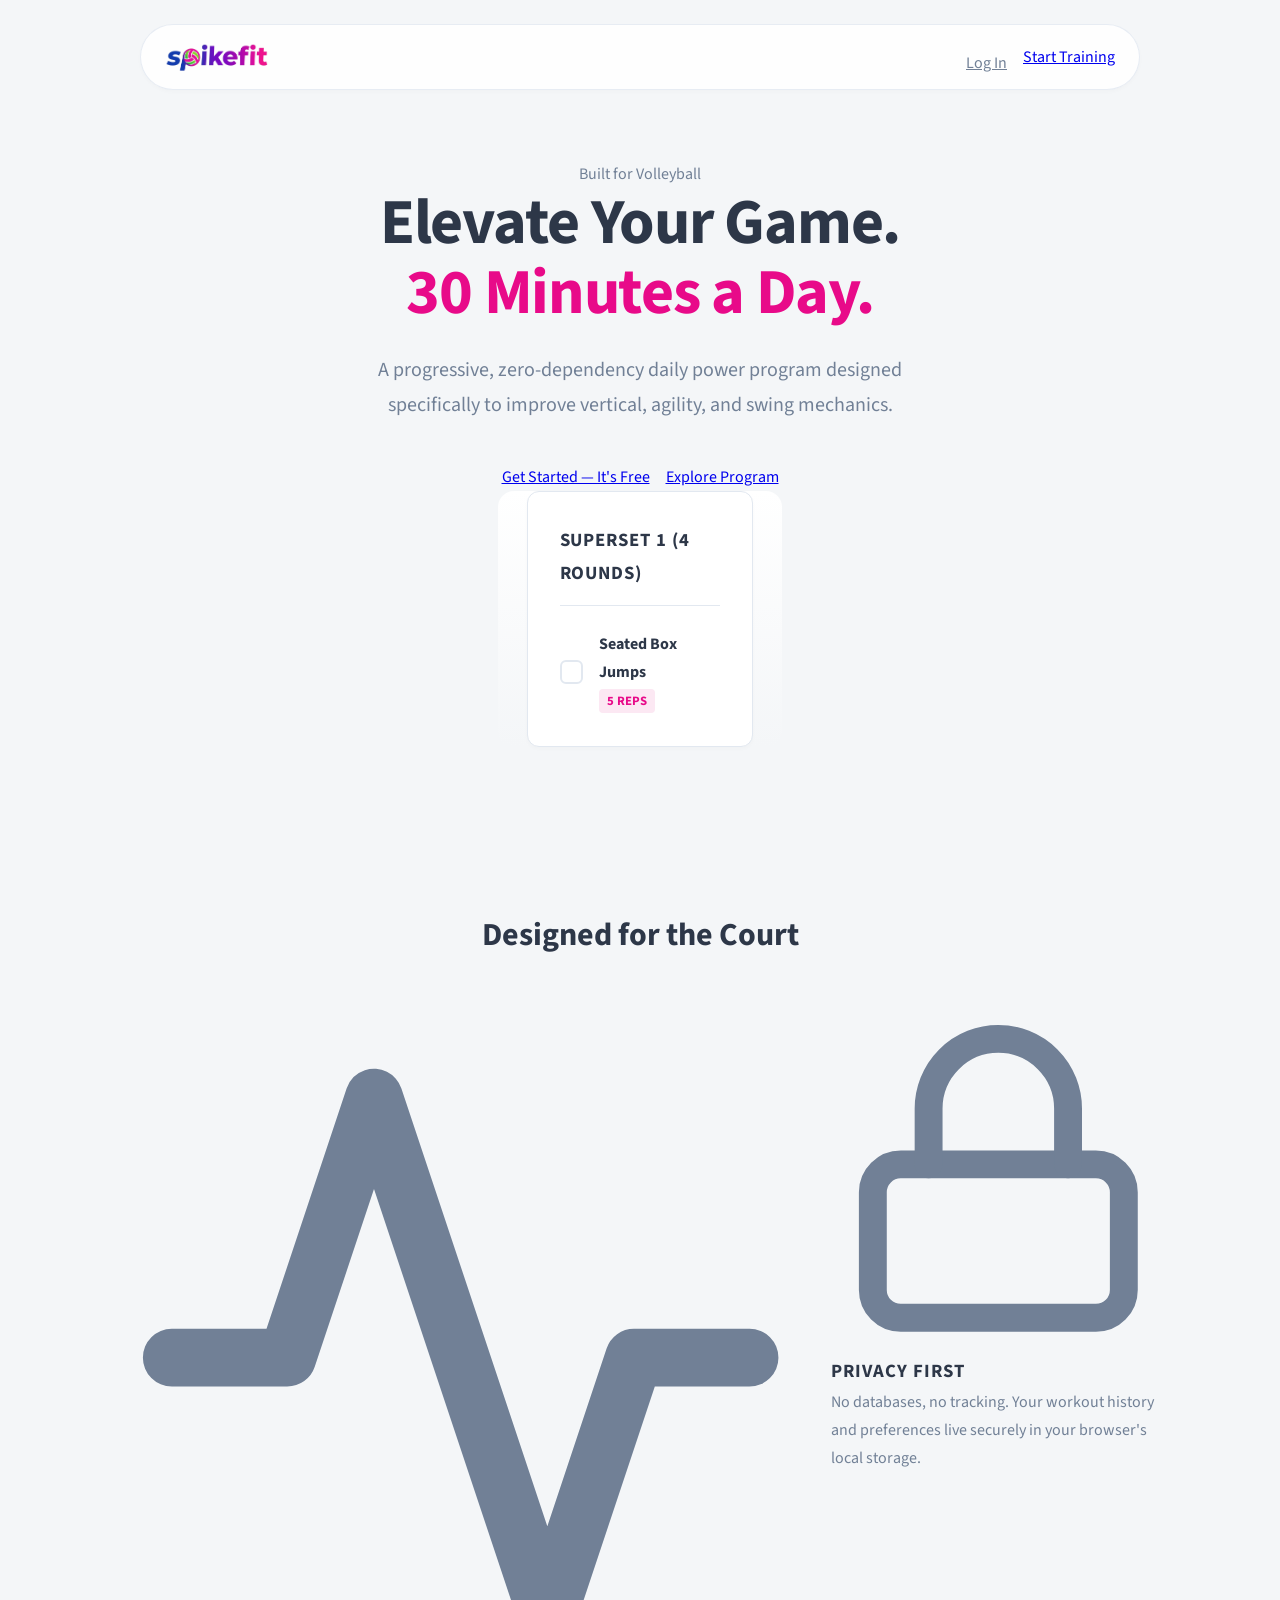
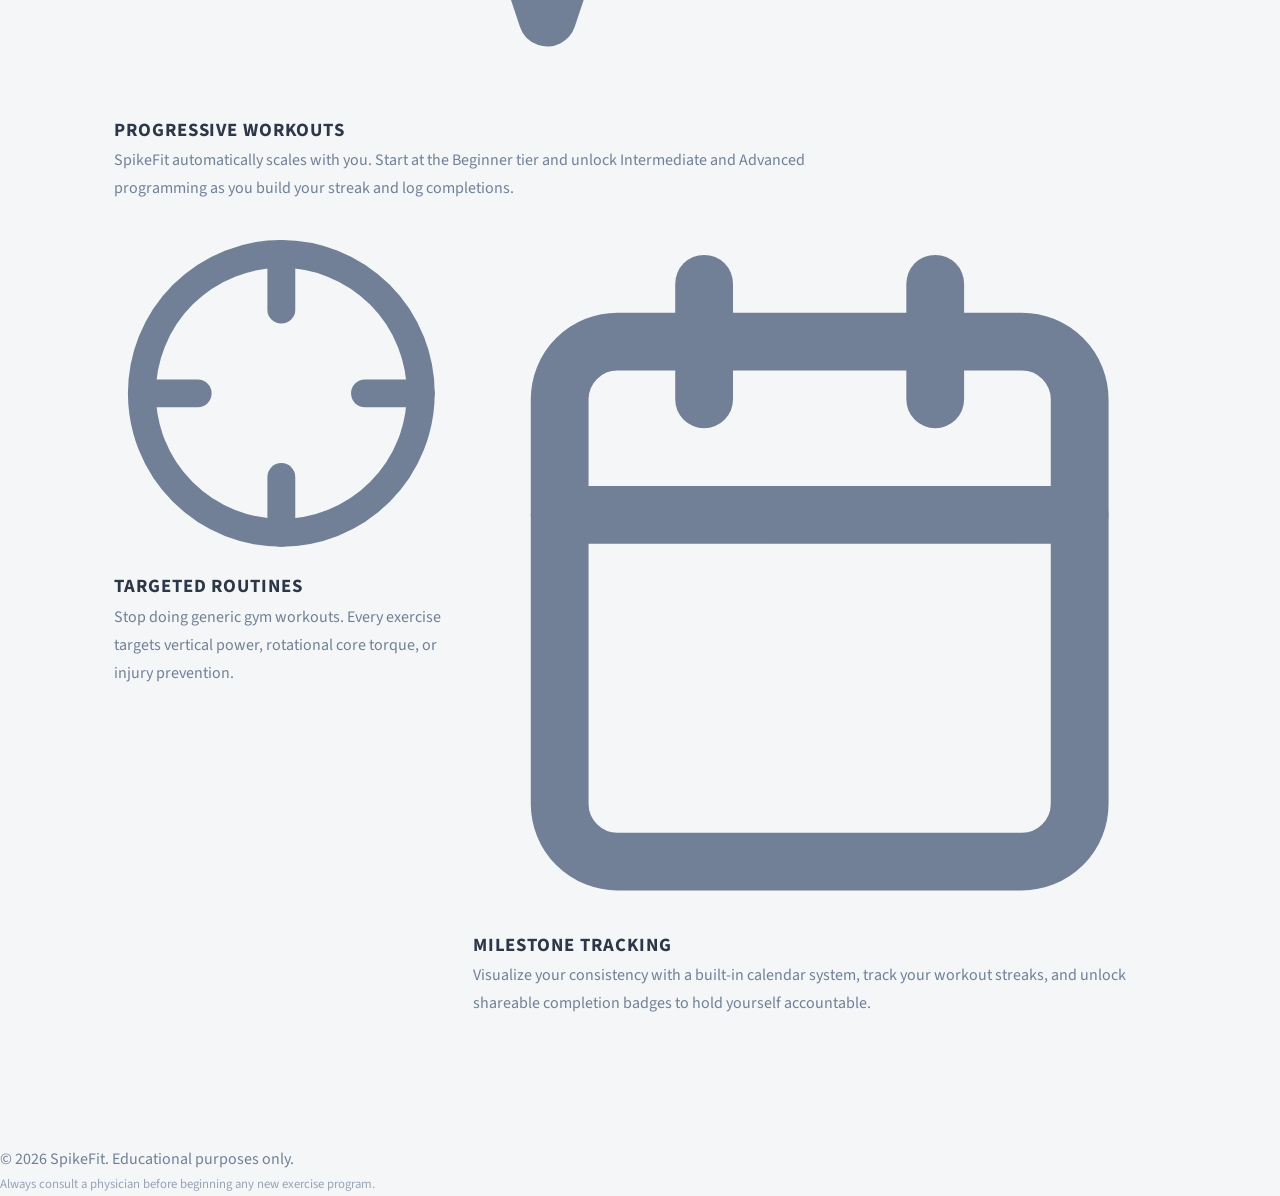
==== commit 0b1c3337: "Update index.html" ====
--- a/index.html
+++ b/index.html
@@ -21,7 +21,7 @@
 </head>
 <body>
 
-    <header class="animate-up">
+    <header class="landing-header animate-up">
         <a href="#" class="nav-logo">
             <img src="logo.png" alt="SpikeFit" onerror="this.onerror=null; this.src='https://raw.githubusercontent.com/jfrappier/spikefit/refs/heads/main/logo.png'">
         </a>
--- a/css/layout.css
+++ b/css/layout.css
@@ -120,4 +120,43 @@
     #main { padding: 2em 1em; }
     .footer-links { flex-direction: column; gap: 0.8em; }
     .footer-links .separator { display: none; }
-}+}
+
+/* --- Landing Page Layout --- */
+.landing-header {
+    position: fixed; top: 1.5rem; left: 50%; transform: translateX(-50%); width: 90%; max-width: 1000px;
+    background: rgba(255, 255, 255, 0.85); backdrop-filter: blur(12px); -webkit-backdrop-filter: blur(12px);
+    border: 1px solid rgba(226, 232, 240, 0.8); border-radius: 100px; padding: 0.75rem 1.5rem;
+    display: flex; justify-content: space-between; align-items: center; z-index: 1000; box-shadow: var(--shadow-sm);
+}
+.nav-logo img { height: 28px; width: auto; display: block; }
+.nav-actions { display: flex; gap: 1rem; align-items: center; }
+
+.hero {
+    padding: 10rem 1.5rem 6rem; text-align: center; max-width: 800px; margin: 0 auto;
+    display: flex; flex-direction: column; align-items: center;
+}
+.hero h1 { color: var(--text-main); font-size: clamp(2.5rem, 5vw, 4rem); font-weight: 800; line-height: 1.1; letter-spacing: -0.02em; margin-bottom: 1.5rem; text-transform: none;}
+.hero h1 span { color: var(--accent); }
+.hero p { font-size: clamp(1.1rem, 2vw, 1.25rem); color: var(--text-muted); max-width: 600px; margin-bottom: 2.5rem; }
+.hero-ctas { display: flex; gap: 1rem; justify-content: center; }
+
+.features { max-width: 1100px; margin: 4rem auto 8rem; padding: 0 1.5rem; }
+.section-header { text-align: center; margin-bottom: 3rem; }
+.section-header h2 { font-size: 2rem; color: var(--text-main); font-weight: 800; text-transform: none; letter-spacing: normal;}
+
+.bento-grid { display: grid; grid-template-columns: repeat(12, 1fr); gap: 1.5rem; }
+.card-large { grid-column: span 8; }
+.card-small { grid-column: span 4; }
+
+.landing-footer { border-top: 1px solid var(--border); padding: 4rem 1.5rem; text-align: center; }
+
+/* Landing Page Responsive */
+@media (max-width: 900px) {
+    .card-large, .card-small { grid-column: span 12; }
+}
+@media (max-width: 480px) {
+    .hero-ctas { flex-direction: column; width: 100%; }
+    .hero-ctas a { width: 100%; text-align: center; }
+    .nav-actions .btn-ghost { display: none; }
+}
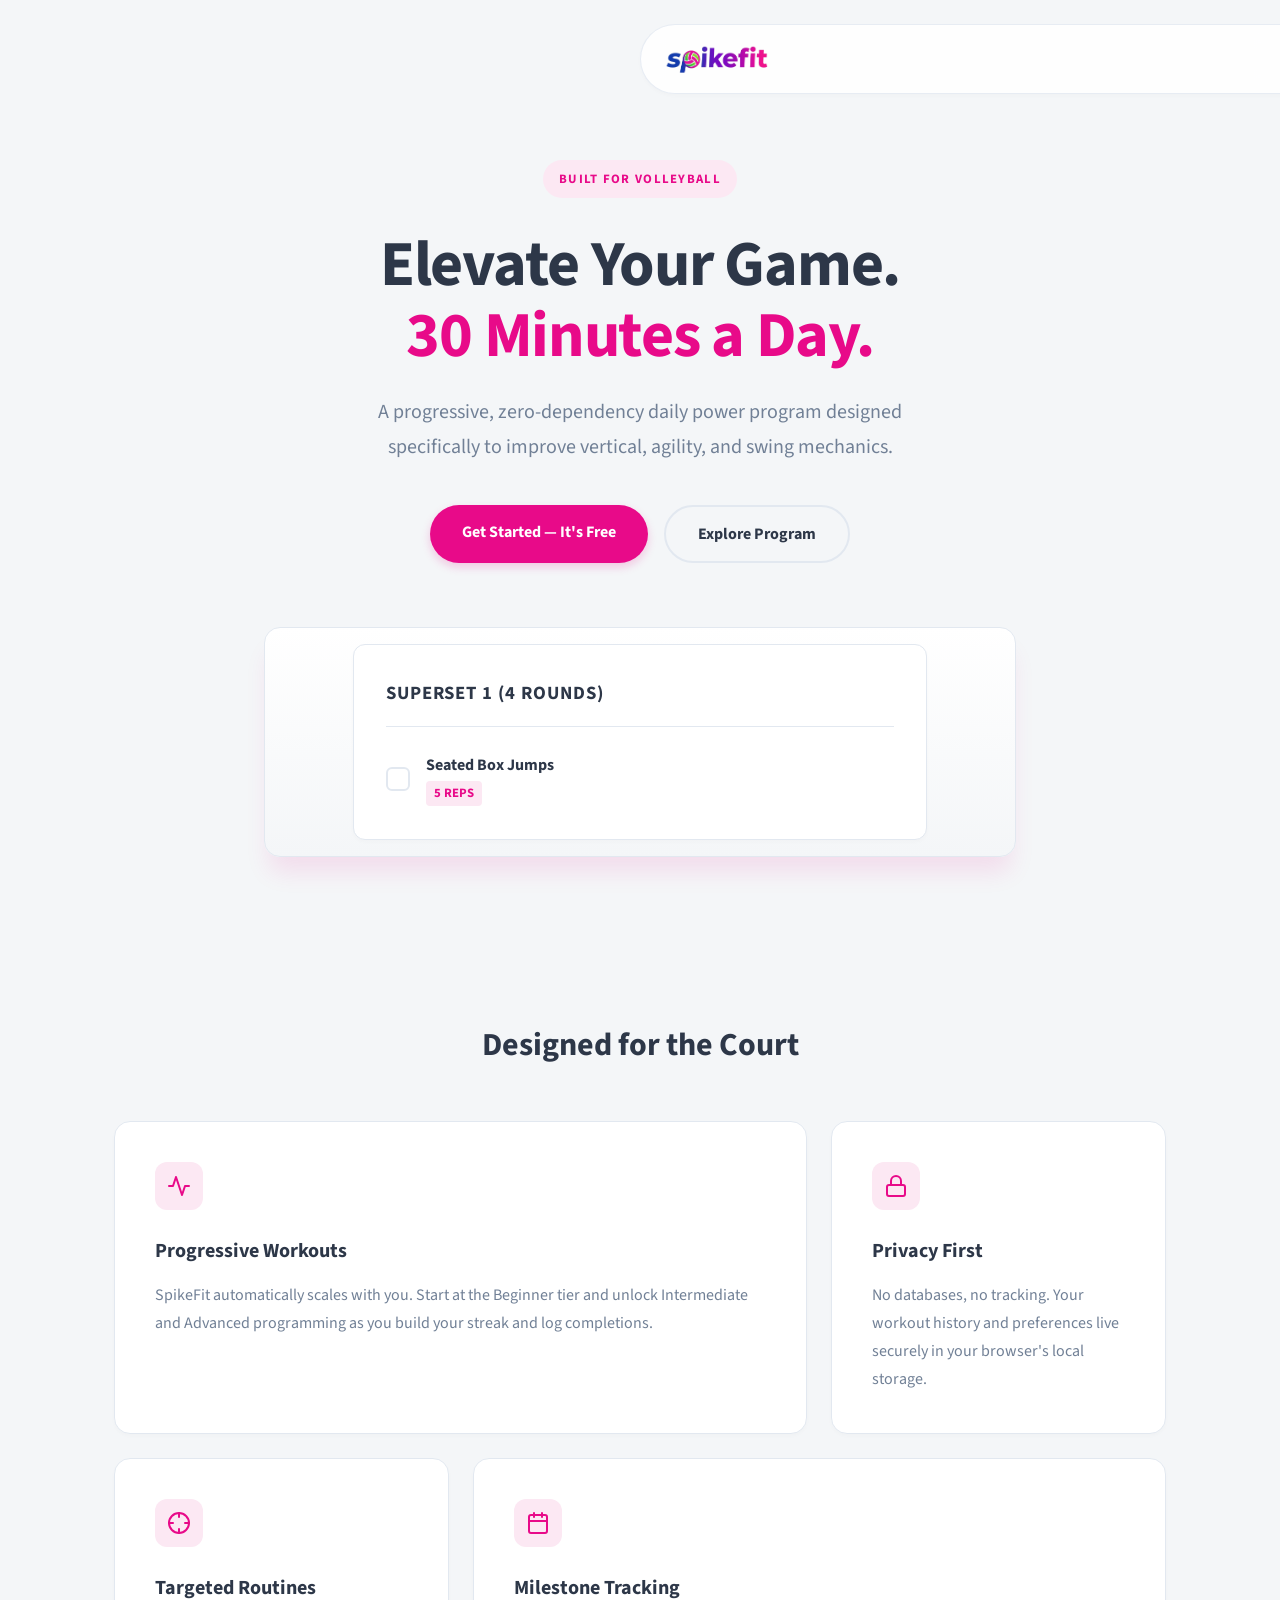
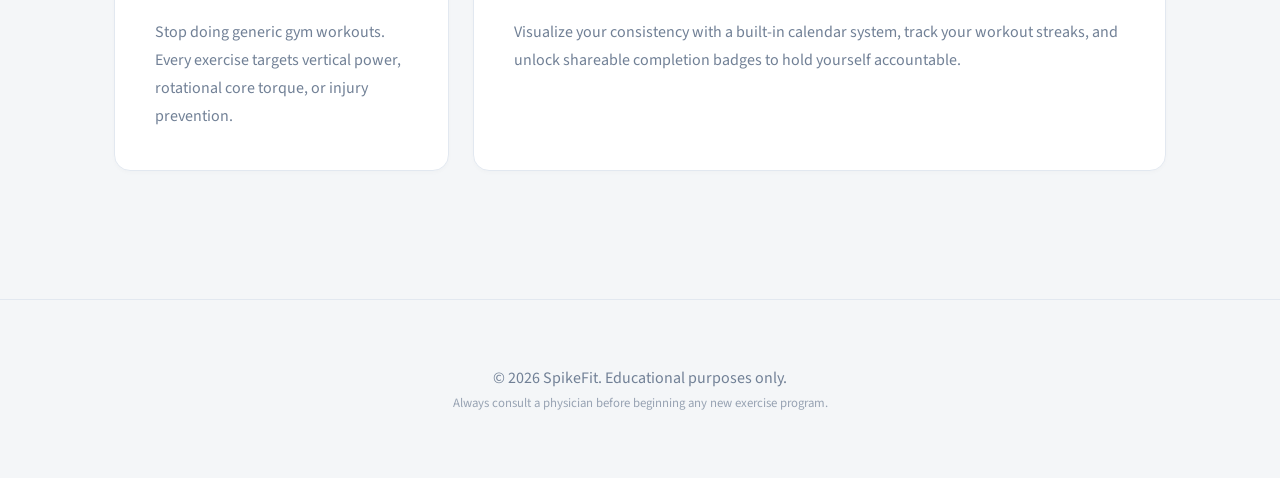
==== commit b8c2a619: "Update index.html" ====
--- a/index.html
+++ b/index.html
@@ -26,8 +26,8 @@
             <img src="logo.png" alt="SpikeFit" onerror="this.onerror=null; this.src='https://raw.githubusercontent.com/jfrappier/spikefit/refs/heads/main/logo.png'">
         </a>
         <div class="nav-actions">
-            <a href="/auth.html" class="btn-ghost">Log In</a>
-            <a href="/auth.html" class="btn-primary">Start Training</a>
+          <a href="/auth.html" class="nav-ghost">Log In</a>
+          <a href="/auth.html" class="btn-primary">Start Training</a>
         </div>
     </header>
 
@@ -100,7 +100,7 @@
         </section>
     </main>
 
-    <footer>
+    <footer class="landing-footer">
         <p>&copy; 2026 SpikeFit. Educational purposes only.</p>
         <p style="font-size: 0.8rem; opacity: 0.7;">Always consult a physician before beginning any new exercise program.</p>
     </footer>
--- a/css/base.css
+++ b/css/base.css
@@ -15,6 +15,7 @@
     --shadow-sm: 0 2px 4px rgba(0,0,0,0.02);
     --shadow-md: 0 4px 12px rgba(0,0,0,0.05);
     --shadow-hover: 0 10px 25px rgba(232, 10, 137, 0.15);
+    --shadow-lg: 0 20px 25px -5px rgba(232, 10, 137, 0.1);
 }
 
 *, *::before, *::after { 
@@ -70,4 +71,18 @@
 @keyframes fadeIn {
     from { opacity: 0; transform: translateY(15px); }
     to { opacity: 1; transform: translateY(0); }
-}+}
+
+/* --- Landing Page Utility Animations --- */
+.animate-up {
+    animation: fadeUpLanding 0.8s cubic-bezier(0.16, 1, 0.3, 1) forwards;
+    opacity: 0;
+}
+.delay-1 { animation-delay: 0.1s; }
+.delay-2 { animation-delay: 0.2s; }
+.delay-3 { animation-delay: 0.3s; }
+
+@keyframes fadeUpLanding {
+    from { opacity: 0; transform: translateY(20px); }
+    to { opacity: 1; transform: translateY(0); }
+}
--- a/css/components/buttons.css
+++ b/css/components/buttons.css
@@ -72,4 +72,33 @@
 @media screen and (max-width: 480px) {
     .level-toggle { flex-direction: column; border-radius: var(--radius-md); padding: 0.5em;}
     .level-toggle button { margin-bottom: 0.25em; }
-}+}
+
+/* --- Landing Page Buttons & Badges --- */
+.pill-badge {
+    background: var(--accent-light); color: var(--accent); padding: 0.5rem 1rem;
+    border-radius: 100px; font-size: 0.8rem; font-weight: 700;
+    letter-spacing: 0.1em; text-transform: uppercase; margin-bottom: 2rem;
+    display: inline-block;
+}
+
+.btn-primary {
+    background: var(--accent); color: white; text-decoration: none;
+    padding: 0.6rem 1.25rem; border-radius: 100px; font-weight: 700;
+    font-size: 0.9rem; transition: all 0.2s ease; box-shadow: 0 4px 10px rgba(232, 10, 137, 0.2);
+    display: inline-block;
+}
+.btn-primary:hover {
+    background: var(--accent-hover); transform: translateY(-2px); box-shadow: var(--shadow-lg); color: white;
+}
+
+.btn-outline {
+    background: transparent; color: var(--text-main); border: 2px solid var(--border);
+    text-decoration: none; padding: 0.8rem 1.5rem; border-radius: 100px;
+    font-weight: 700; transition: all 0.2s ease; display: inline-block;
+}
+.btn-outline:hover {
+    border-color: var(--text-main); background: var(--bg-panel); color: var(--text-main);
+}
+
+.hero-btn { padding: 0.8rem 2rem; font-size: 1rem; }
--- a/css/components/cards.css
+++ b/css/components/cards.css
@@ -48,4 +48,26 @@
     .exercise-card { flex-direction: column; position: relative; padding: 1.5em; }
     .checkbox-container { position: absolute; top: 1.5em; right: 1.25em; margin: 0; }
     .title { padding-right: 2.5em; font-size: 1.1em;}
-}+}
+
+/* --- Landing Page Cards --- */
+.hero-preview {
+    margin-top: 4rem; width: 100%; max-width: 900px; background: var(--bg-panel);
+    border: 1px solid var(--border); border-radius: var(--radius-lg); padding: 1rem;
+    box-shadow: var(--shadow-lg); position: relative;
+}
+.hero-preview img { width: 100%; border-radius: var(--radius-md); border: 1px solid var(--border); }
+
+.bento-card {
+    background: var(--bg-panel); border: 1px solid var(--border); border-radius: var(--radius-lg);
+    padding: 2.5rem; box-shadow: var(--shadow-sm); transition: transform 0.3s ease, box-shadow 0.3s ease;
+    position: relative; overflow: hidden;
+}
+.bento-card:hover { transform: translateY(-5px); box-shadow: var(--shadow-md); border-color: var(--accent-light); }
+.bento-card h3 { color: var(--text-main); font-size: 1.25rem; font-weight: 700; margin-bottom: 0.75rem; text-transform: none; letter-spacing: normal;}
+
+.icon-wrapper {
+    width: 48px; height: 48px; background: var(--accent-light); color: var(--accent);
+    border-radius: 12px; display: flex; align-items: center; justify-content: center; margin-bottom: 1.5rem;
+}
+.icon-wrapper svg { width: 24px; height: 24px; }
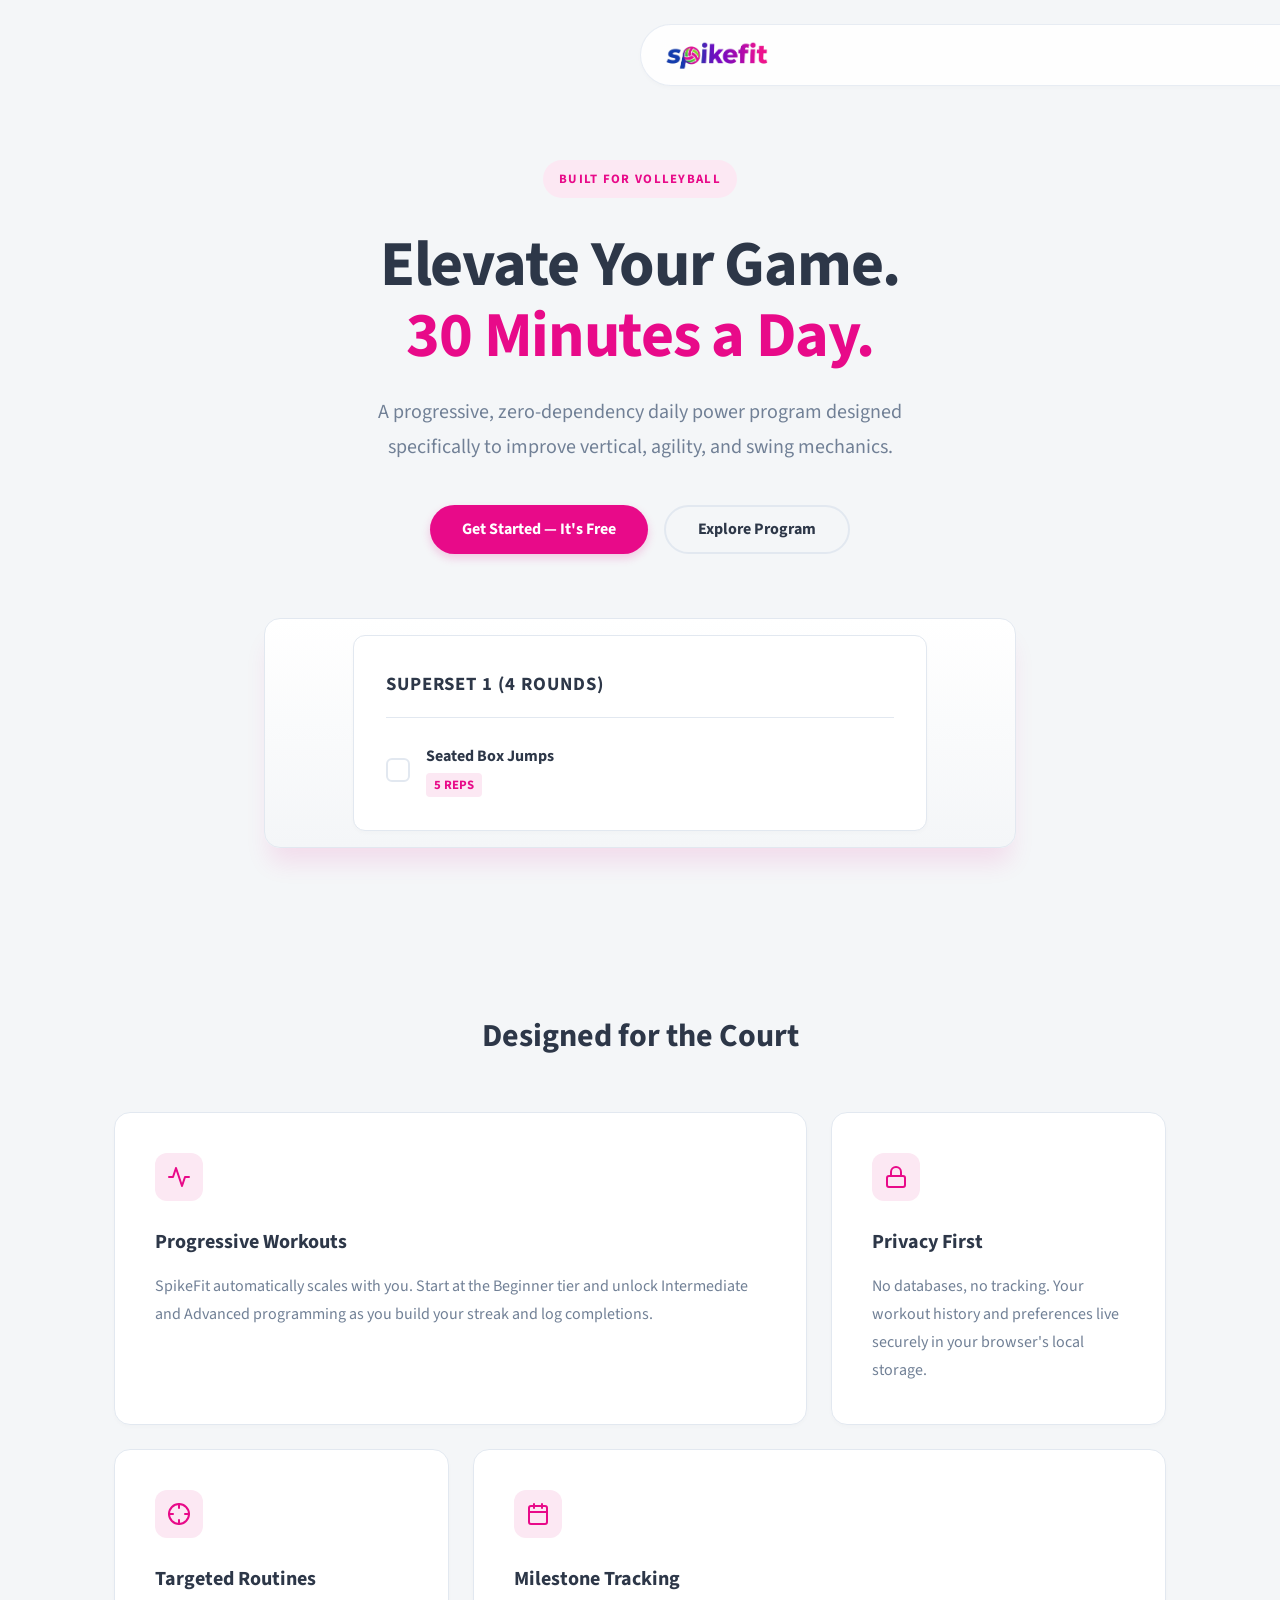
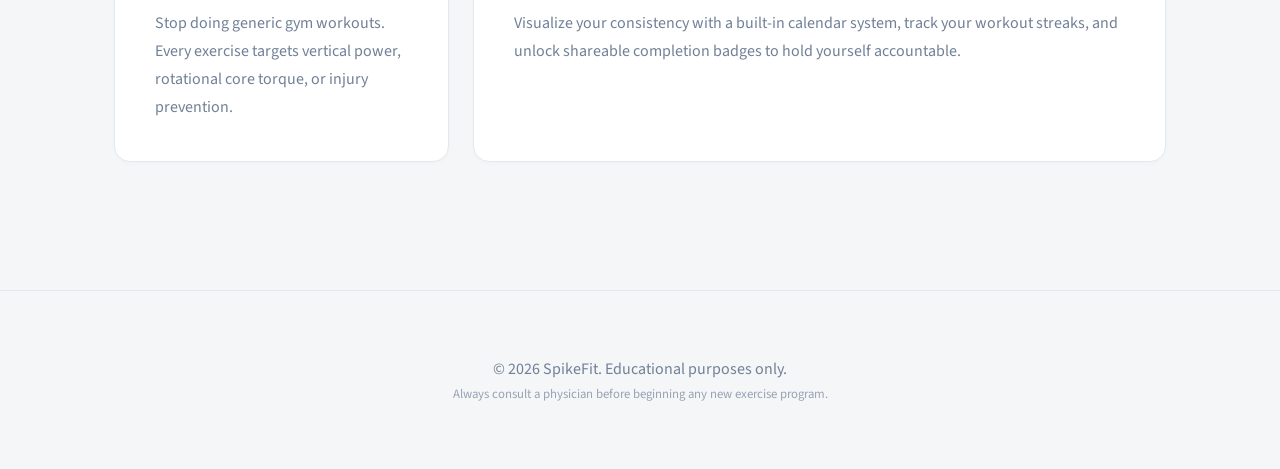
==== commit bb24e8d4: "Update index.html" ====
--- a/index.html
+++ b/index.html
@@ -26,8 +26,7 @@
             <img src="logo.png" alt="SpikeFit" onerror="this.onerror=null; this.src='https://raw.githubusercontent.com/jfrappier/spikefit/refs/heads/main/logo.png'">
         </a>
         <div class="nav-actions">
-          <a href="/auth.html" class="nav-ghost">Log In</a>
-          <a href="/auth.html" class="btn-primary">Start Training</a>
+            <a href="auth.html" class="btn-primary">Log In</a>
         </div>
     </header>
 
@@ -37,7 +36,7 @@
             <h1 class="animate-up delay-1">Elevate Your Game.<br><span>30 Minutes a Day.</span></h1>
             <p class="animate-up delay-2">A progressive, zero-dependency daily power program designed specifically to improve vertical, agility, and swing mechanics.</p>
             <div class="hero-ctas animate-up delay-3">
-                <a href="/auth.html" class="btn-primary hero-btn">Get Started — It's Free</a>
+                <a href="auth.html" class="btn-primary hero-btn">Get Started — It's Free</a>
                 <a href="#features" class="btn-outline hero-btn">Explore Program</a>
             </div>
 
--- a/css/components/buttons.css
+++ b/css/components/buttons.css
@@ -82,11 +82,23 @@
     display: inline-block;
 }
 
+/* New, dedicated landing page ghost link */
+.nav-ghost {
+    color: var(--text-main); text-decoration: none;
+    font-weight: 600; font-size: 0.9rem; transition: color 0.2s;
+    margin: 0; padding: 0.6rem 0; line-height: 1.2;
+}
+.nav-ghost:hover {
+    color: var(--accent);
+}
+
+/* Updated buttons with inline-flex and locked line-height */
 .btn-primary {
     background: var(--accent); color: white; text-decoration: none;
     padding: 0.6rem 1.25rem; border-radius: 100px; font-weight: 700;
     font-size: 0.9rem; transition: all 0.2s ease; box-shadow: 0 4px 10px rgba(232, 10, 137, 0.2);
-    display: inline-block;
+    display: inline-flex; align-items: center; justify-content: center;
+    line-height: 1.2; margin: 0;
 }
 .btn-primary:hover {
     background: var(--accent-hover); transform: translateY(-2px); box-shadow: var(--shadow-lg); color: white;
@@ -95,7 +107,9 @@
 .btn-outline {
     background: transparent; color: var(--text-main); border: 2px solid var(--border);
     text-decoration: none; padding: 0.8rem 1.5rem; border-radius: 100px;
-    font-weight: 700; transition: all 0.2s ease; display: inline-block;
+    font-weight: 700; transition: all 0.2s ease; 
+    display: inline-flex; align-items: center; justify-content: center; 
+    line-height: 1.2; margin: 0;
 }
 .btn-outline:hover {
     border-color: var(--text-main); background: var(--bg-panel); color: var(--text-main);
